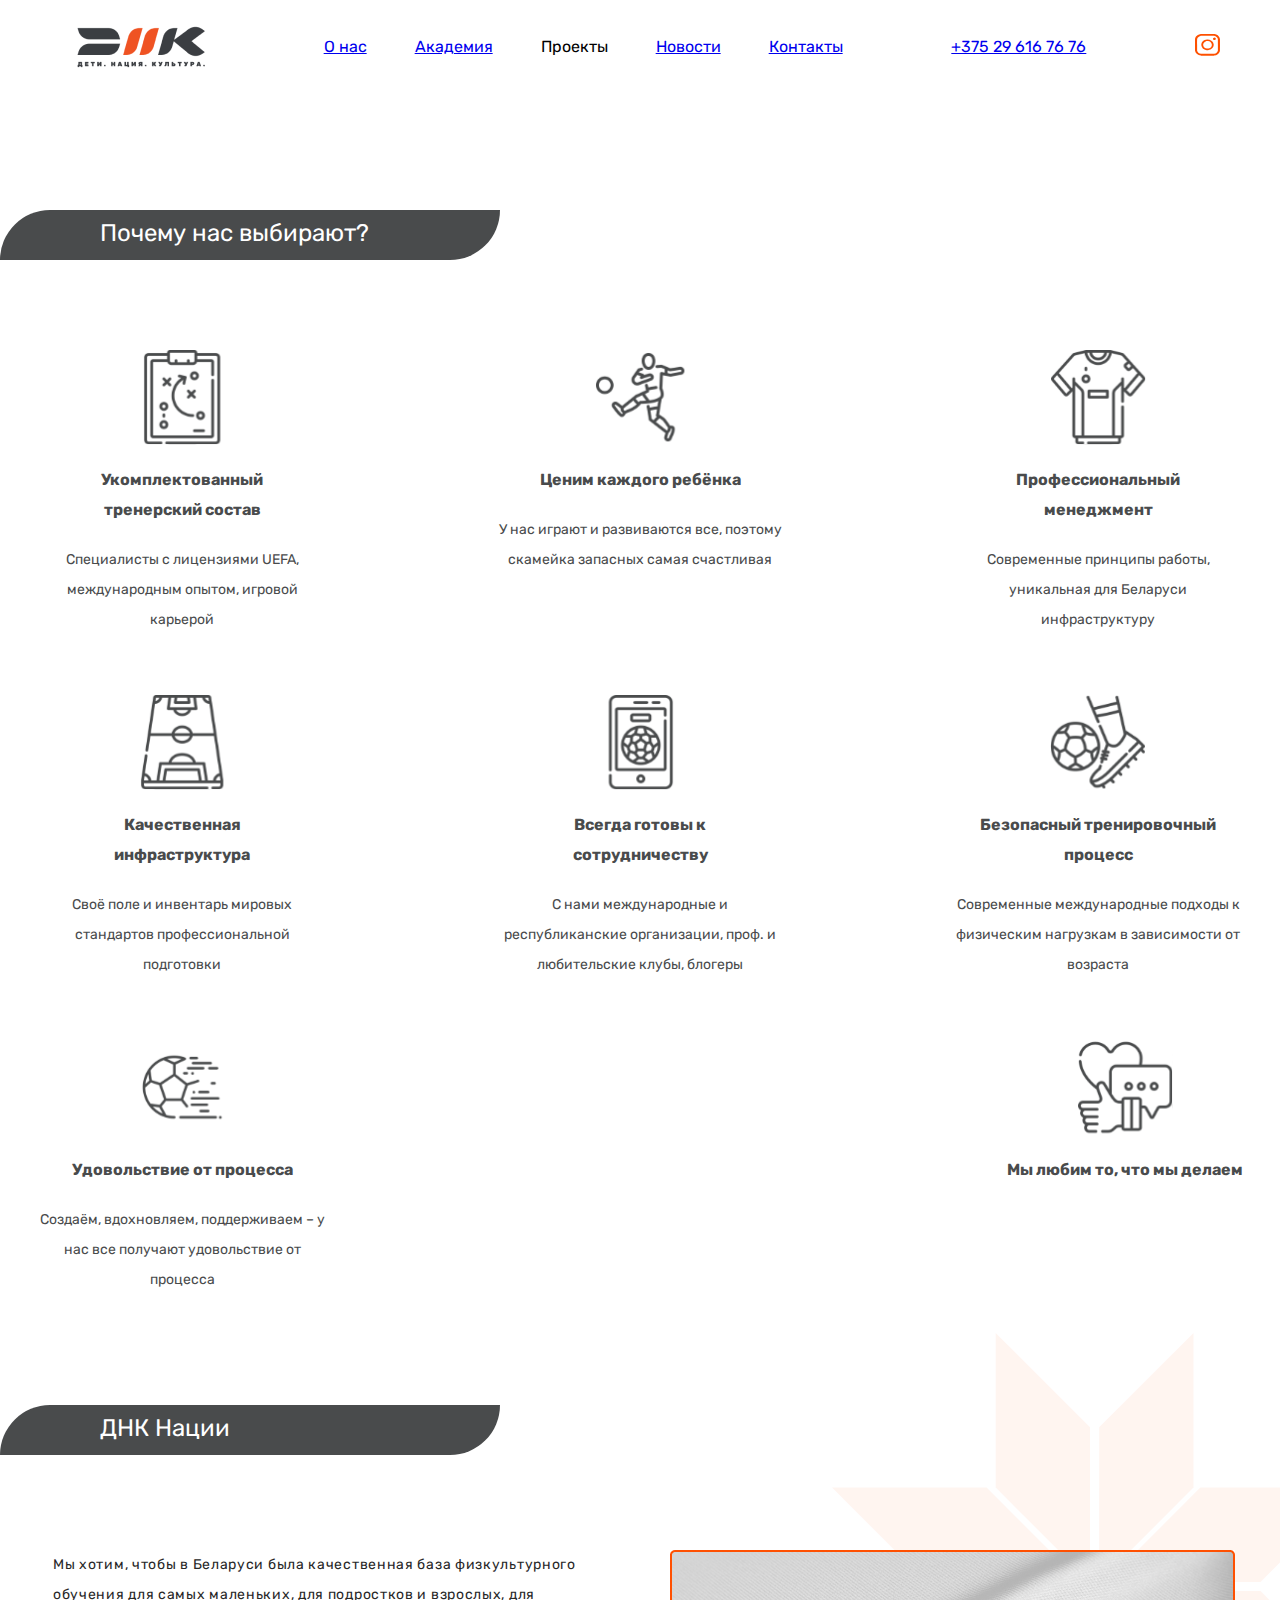
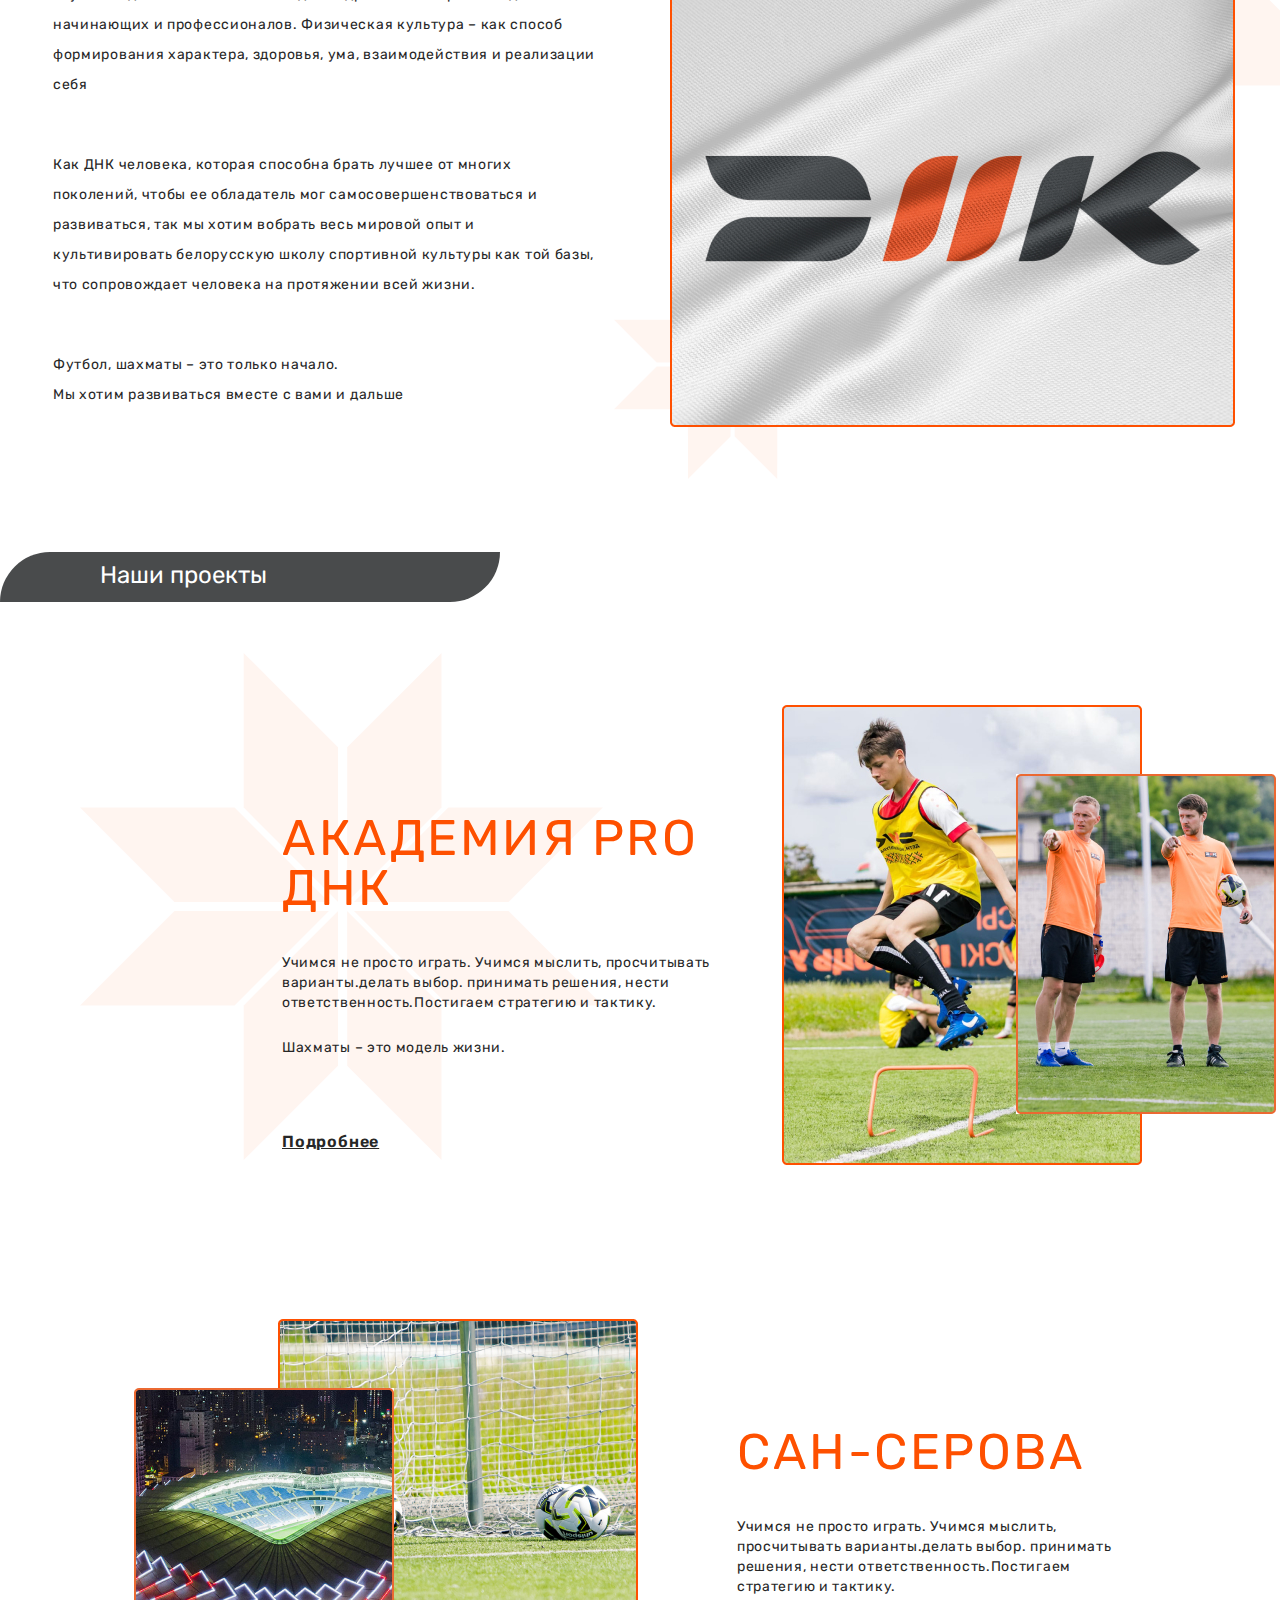
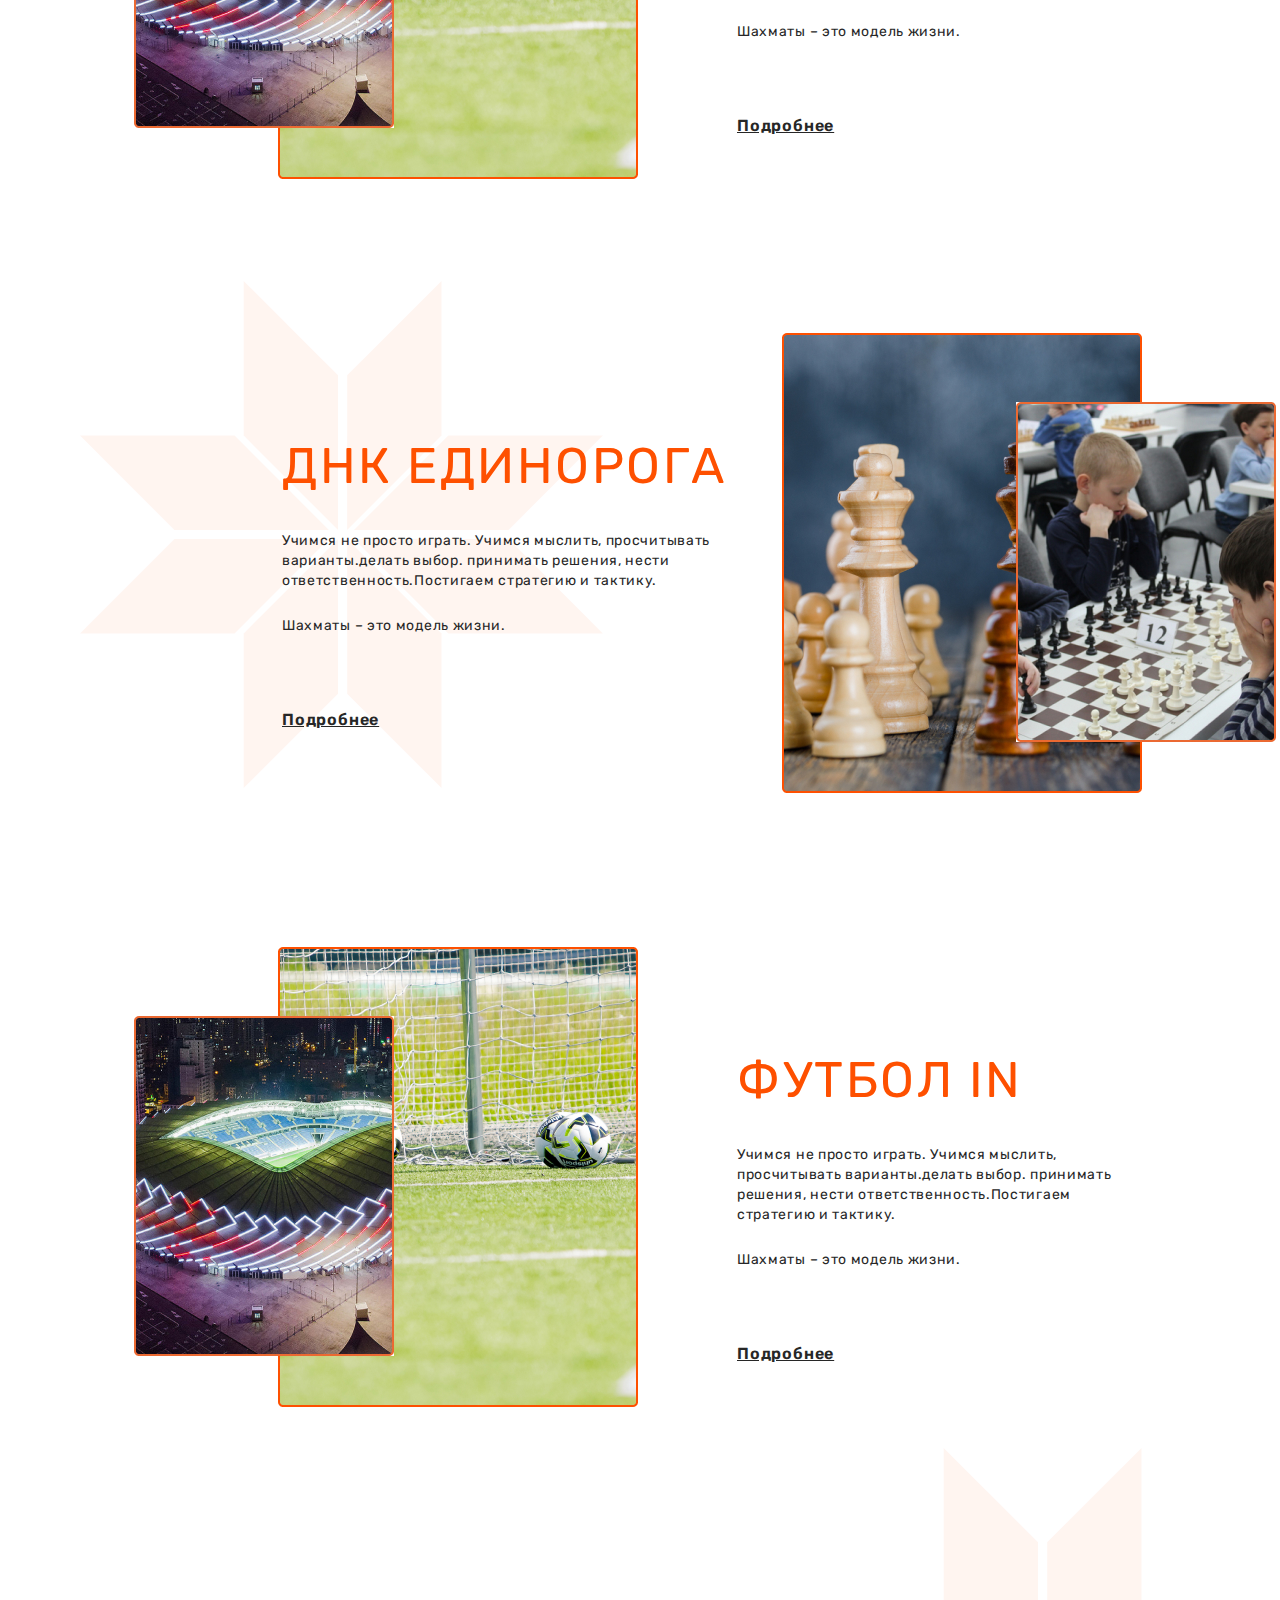
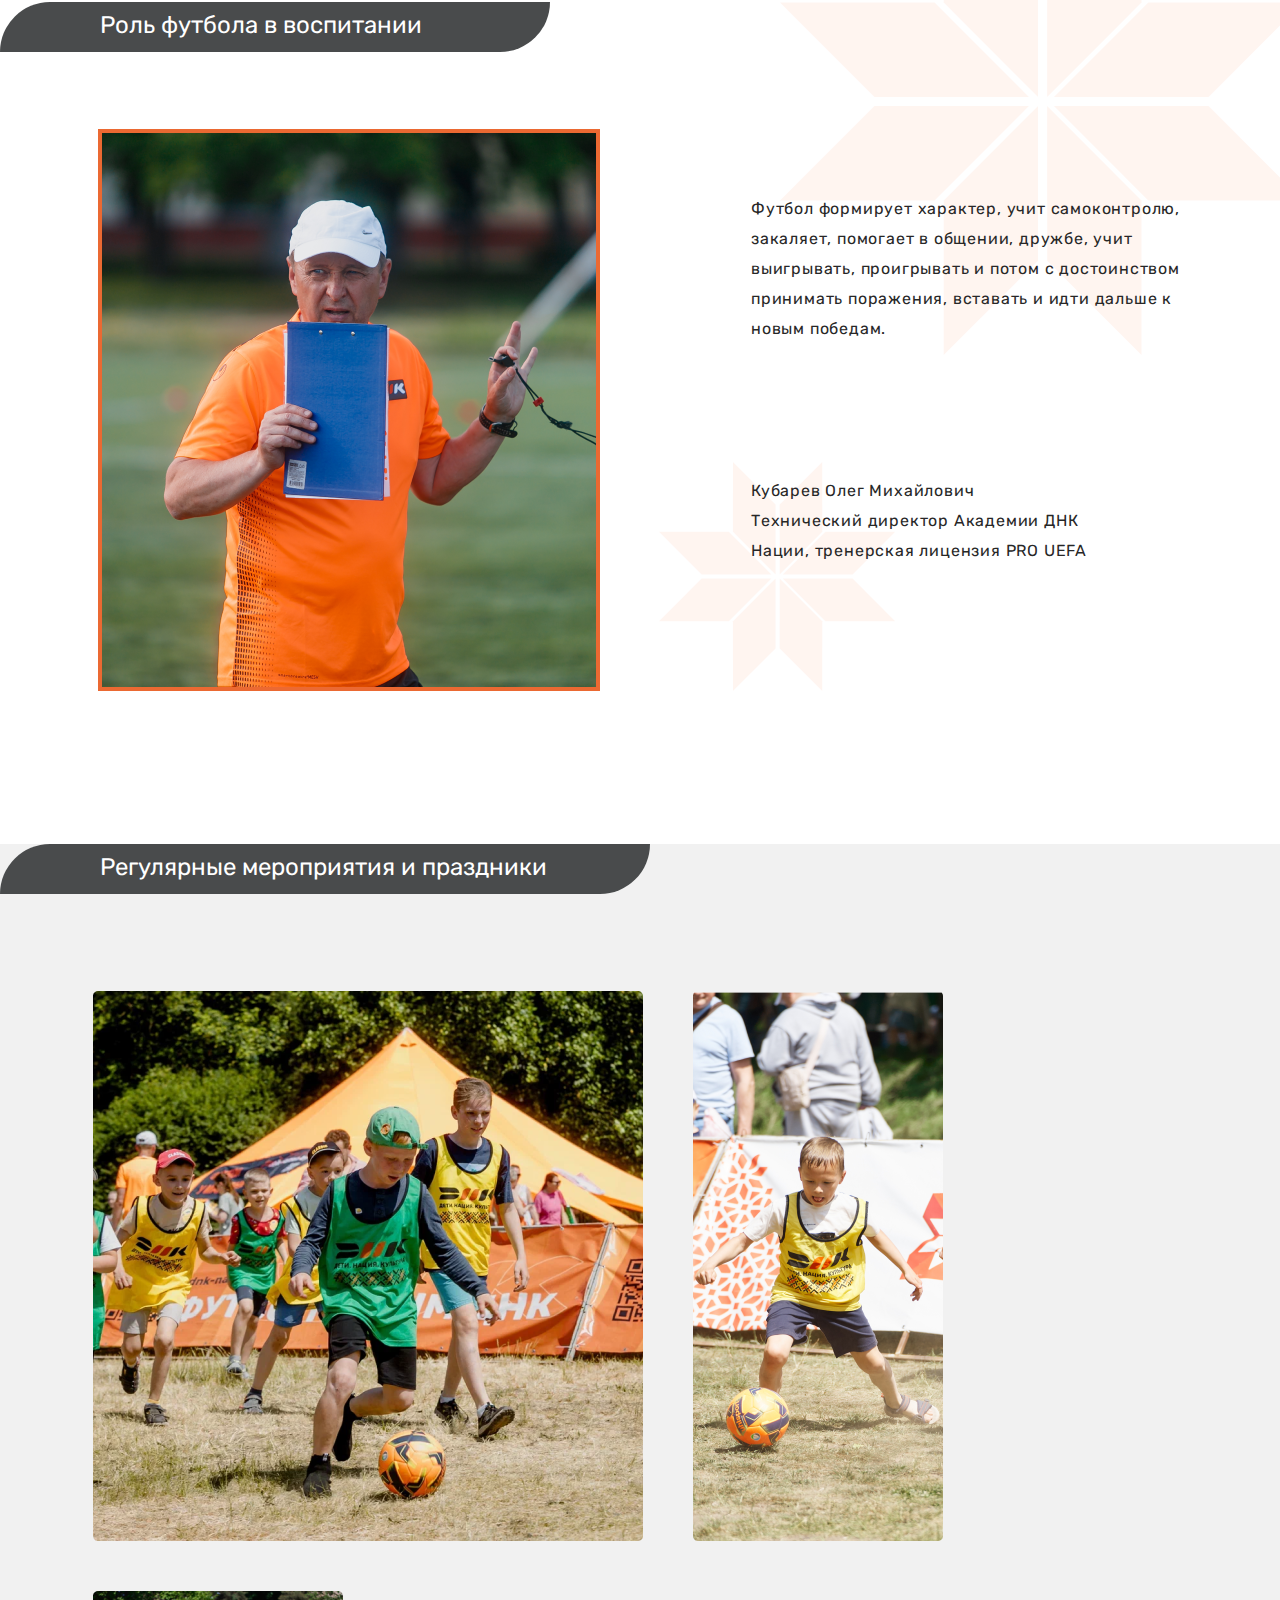
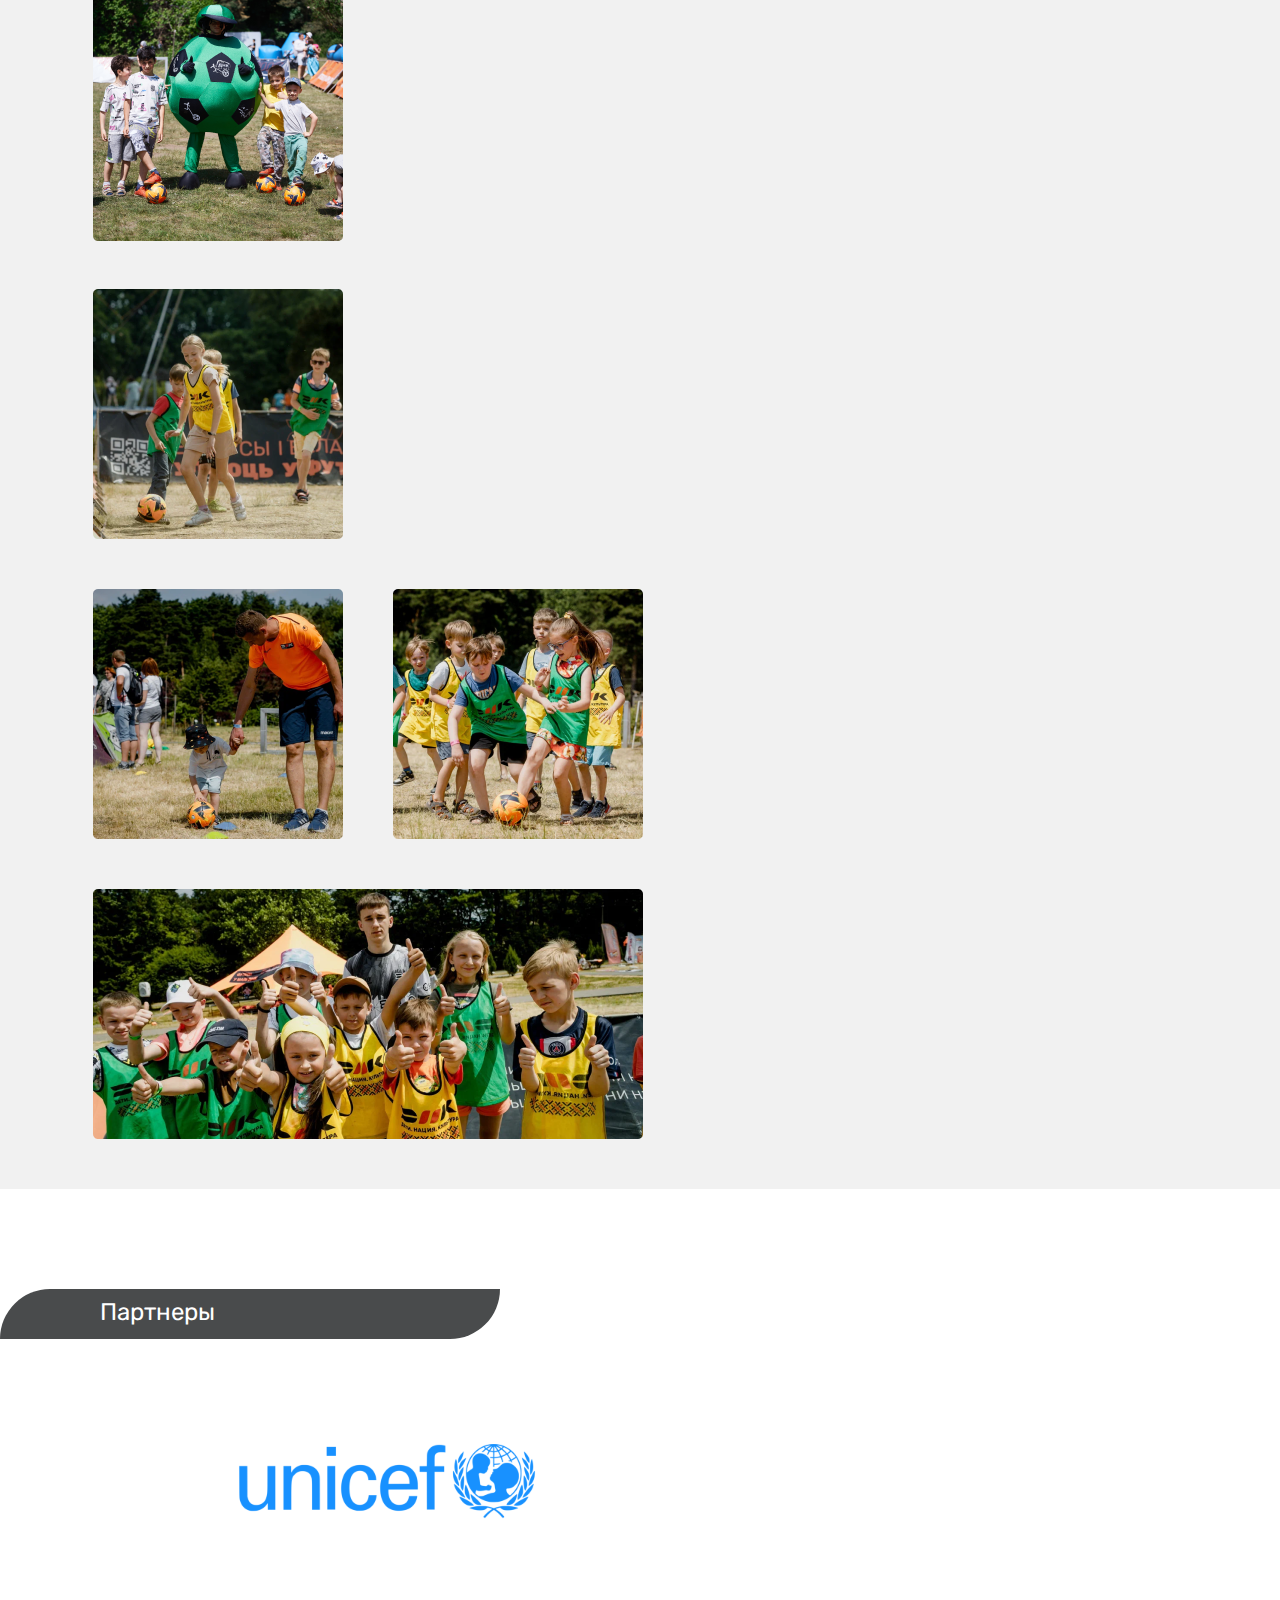
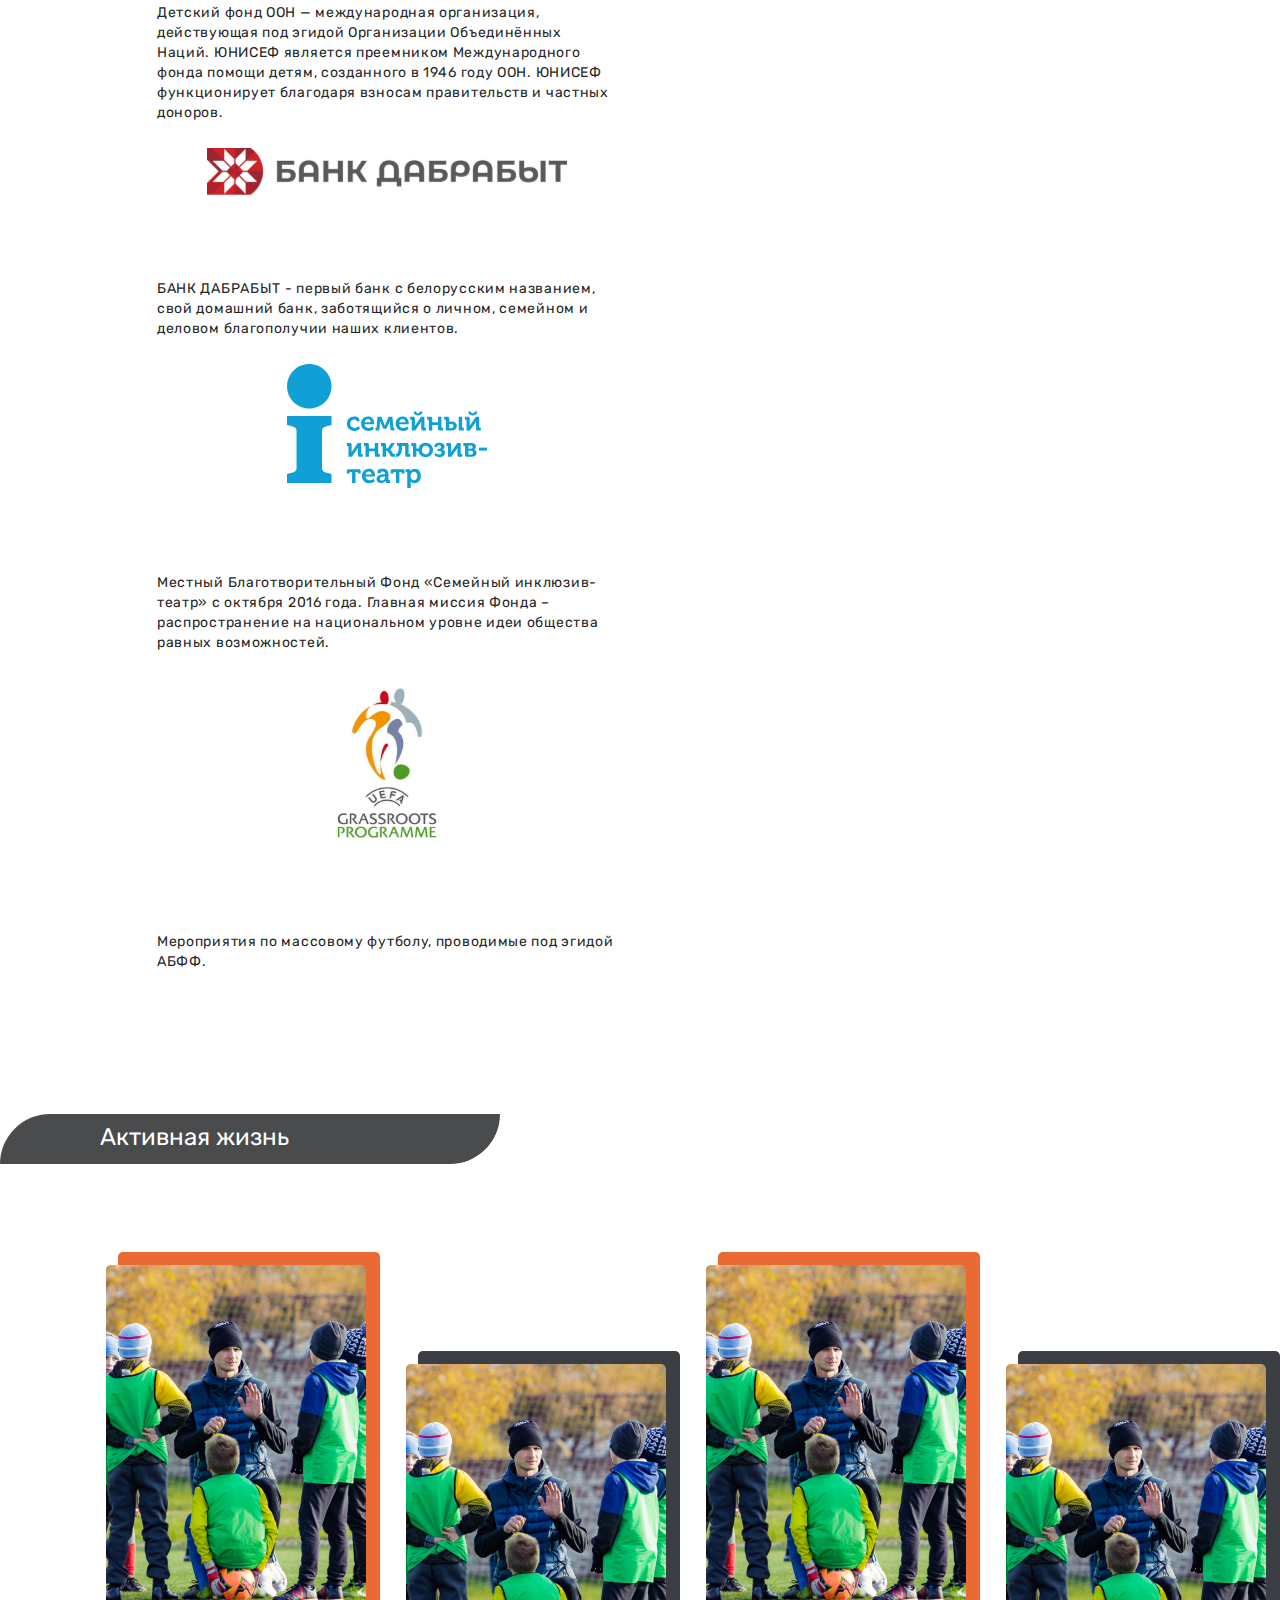
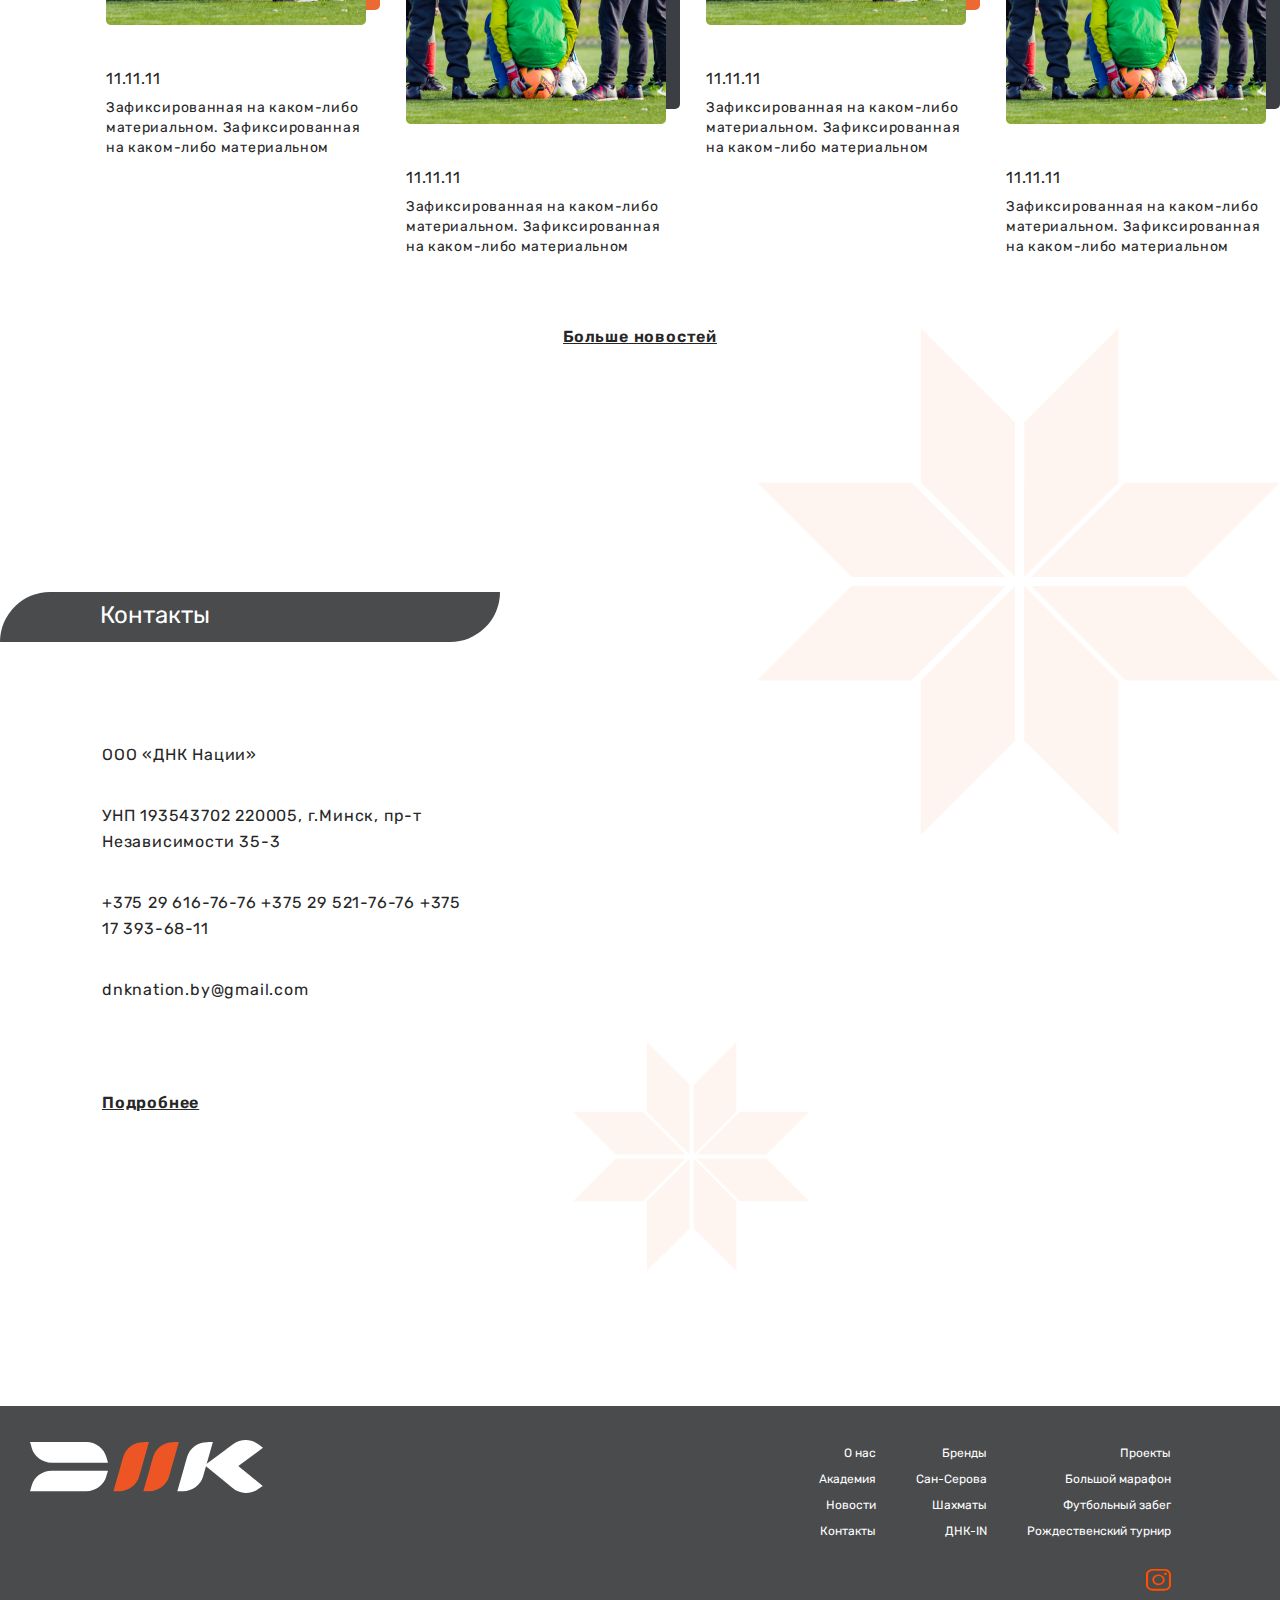
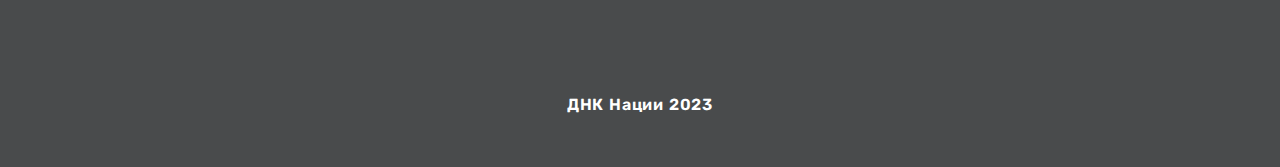
==== index.html @ 90536e95 "did some work with first page" ====
<!DOCTYPE html>
<html lang="en">

<head>
    <meta charset="UTF-8">
    <meta http-equiv="X-UA-Compatible" content="IE=edge">
    <meta name="viewport" content="width=device-width, initial-scale=1.0">
    <link rel="stylesheet" href="styles/global.css">
    <link rel="stylesheet" href="styles/header.css">
    <link rel="stylesheet" href="styles/advantages.css">
    <link rel="stylesheet" href="styles/about.css">
    <link rel="stylesheet" href="styles/projects.css">
    <link rel="stylesheet" href="styles/role.css">
    <link rel="stylesheet" href="styles/events.css">
    <link rel="stylesheet" href="styles/partners.css">
    <link rel="stylesheet" href="styles/activeLife.css">
    <link rel="stylesheet" href="styles/contacts.css">
    <link rel="stylesheet" href="styles/footer.css">
    <link rel="preconnect" href="https://fonts.googleapis.com">
    <link rel="preconnect" href="https://fonts.gstatic.com" crossorigin>
    <link href="https://fonts.googleapis.com/css2?family=Rubik:wght@400;500;600;700&display=swap" rel="stylesheet">
    <title>DNK</title>
</head>

<body>
    <header class="header">
        <img src="images/header-logo.png" alt="logo">
        <nav>
            <ul class="header-list">
                <li><a href="index.html">О нас</a></li>
                <li><a href="acadimia.html">Академия</a></li>
                <li>Проекты</li>
                <li><a href="news.html">Новости</a></li>
                <li><a href="contacts.html">Контакты</a></li>
            </ul>
        </nav>
        <a href="tel:+375296167676">+375 29 616 76 76</a>
        <a href="https://www.instagram.com/danila.knptski/"><img src="images/icons/inst.svg" alt="instagram"></a>
    </header>
    <section class="advantages">
        <div class="title-wrapper">
            <h2 class="advantages-title title">Почему нас выбирают?</h2>
        </div>
        <ul class="advantages-list">
            <li class="advantages-list__item">
                <img class="advantages-list__item-img" src="images/icons/advantages-1.svg" alt="">
                <h3 class="advantages-list__item-title">
                    Укомплектованный тренерский состав
                </h3>
                <p class="advantages-list__item-text">
                    Специалисты с лицензиями UEFA,
                    международным опытом, игровой карьерой
                </p>
            </li>
            <li class="advantages-list__item">
                <img src="images/icons/advantages-2.svg" alt="">
                <h3 class="advantages-list__item-title">
                    Ценим каждого ребёнка
                </h3>
                <p class="advantages-list__item-text">
                    У нас играют и развиваются все, поэтому скамейка запасных самая счастливая
                </p>
            </li>
            <li class="advantages-list__item">
                <img src="images/icons/advantages-3.svg" alt="">
                <h3 class="advantages-list__item-title">
                    Профессиональный менеджмент
                </h3>
                <p class="advantages-list__item-text">
                    Cовременные принципы работы,
                    уникальная для Беларуси инфраструктуру
                </p>
            </li>
            <li class="advantages-list__item">
                <img src="images/icons/advantages-4.svg" alt="">
                <h3 class="advantages-list__item-title">
                    Качественная инфраструктура
                </h3>
                <p class="advantages-list__item-text">
                    Своё поле и инвентарь мировых стандартов профессиональной подготовки
                </p>
            </li>
            <li class="advantages-list__item">
                <img src="images/icons/advantages-5.svg" alt="">
                <h3 class="advantages-list__item-title">
                    Всегда готовы
                    к сотрудничеству
                </h3>
                <p class="advantages-list__item-text">
                    С нами международные и республиканские организации, проф. и любительские клубы, блогеры
                </p>
            </li>
            <li class="advantages-list__item">
                <img src="images/icons/advantages-6.svg" alt="">
                <h3 class="advantages-list__item-title">
                    Безопасный
                    тренировочный процесс
                </h3>
                <p class="advantages-list__item-text">
                    Современные международные подходы
                    к физическим нагрузкам в зависимости
                    от возраста
                </p>
            </li>
            <li class="advantages-list__item">
                <img src="images/icons/advantages-7.svg" alt="">
                <h3 class="advantages-list__item-title">
                    Удовольствие
                    от процесса
                </h3>
                <p class="advantages-list__item-text">
                    Cоздаём, вдохновляем, поддерживаем – у нас все получают удовольствие от процесса
                </p>
            </li>
            <li class="advantages-list__item">
                <img src="images/icons/advantages-8.svg" alt="">
                <h3 class="advantages-list__item-title">
                    Мы любим то, что мы делаем
                </h3>
            </li>
        </ul>
    </section>
    <section class="about">
        <img class="about-mini" src="images/icons/mini-star.svg" alt="">
        <img class="about-big" src="images/icons/big-star.svg" alt="">
        <div class="title-wrapper">
            <h2 class="about-title title">ДНК Нации</h2>
        </div>
        <div class="about-wrapper">
            <div class="about-text">
                <p>
                    Мы хотим, чтобы в Беларуси была качественная база физкультурного обучения для самых маленьких, для
                    подростков и взрослых, для начинающих и профессионалов.
                    Физическая культура – как способ формирования характера, здоровья, ума, взаимодействия и реализации
                    себя
                </p>
                <p>Как ДНК человека, которая способна брать лучшее от многих поколений, чтобы
                    ее обладатель мог
                    самосовершенствоваться и развиваться,
                    так мы хотим вобрать весь мировой опыт и культивировать белорусскую школу спортивной культуры как
                    той
                    базы,
                    что сопровождает человека на протяжении всей жизни.
                </p>
                <p> Футбол, шахматы – это только начало.
                    <br>Мы хотим развиваться вместе с вами и дальше
                </p>
            </div>
            <img src="images/about.jpg" alt="">
        </div>
    </section>
    <section class="projects">
        <div class="title-wrapper">
            <h2 class="title">Наши проекты</h2>
        </div>
        <div class="projects-wrapper">
            <div class="projects-description__block-1">
                <img class="projects-text__star" src="images/icons/big-star.svg" alt="">
                <div class="projects-text">
                    <h2 class="projects-text__title">академия pro днк</h2>
                    <p class="projects-text__desc text">Учимся не просто играть. Учимся мыслить, просчитывать
                        варианты.делать выбор. принимать решения, нести ответственность.Постигаем стратегию и тактику.</p>
                    <p class="text">Шахматы – это модель жизни.</p>
                    <a class="projects-text__link link" href="#">Подробнее</a>
                </div>
                <div class="projects-images">
                    <img src="images/projects-1.jpg" alt="">
                    <img class="projects-2" src="images/projects-2.jpg" alt="">
                </div>
            </div>
            <div class="projects-description__block-2">
                <div class="projects-images">
                    <img src="images/projects-3.jpg" alt="">
                    <img class="projects-1" src="images/projects-4.jpg" alt="">
                </div>
                <div class="projects-text">
                    <h2 class="projects-text__title">сан-серова</h2>
                    <p class="projects-text__desc text">Учимся не просто играть. Учимся мыслить, просчитывать
                        варианты.делать выбор. принимать решения, нести ответственность.Постигаем стратегию и тактику.</p>
                    <p class="text">Шахматы – это модель жизни.</p>
                    <a class="projects-text__link link" href="#">Подробнее</a>
                </div>
            </div>
            <div class="projects-description__block-1">
                <img class="projects-text__star" src="images/icons/big-star.svg" alt="">
                <div class="projects-text">
                    <h2 class="projects-text__title">днк
                        единорога</h2>
                    <p class="projects-text__desc text">Учимся не просто играть. Учимся мыслить, просчитывать
                        варианты.делать выбор. принимать решения, нести ответственность.Постигаем стратегию и тактику.</p>
                    <p class="text">Шахматы – это модель жизни.</p>
                    <a class="projects-text__link link" href="#">Подробнее</a>
                </div>
                <div class="projects-images">
                    <img src="images/projects-5.jpg" alt="">
                    <img class="projects-2" src="images/projects-6.jpg" alt="">
                </div>
            </div>
            <div class="projects-description__block-2">
                <div class="projects-images">
                    <img src="images/projects-7.jpg" alt="">
                    <img class="projects-1" src="images/projects-8.jpg" alt="">
                </div>
                <div class="projects-text">
                    <h2 class="projects-text__title">Футбол IN</h2>
                    <p class="projects-text__desc text">Учимся не просто играть. Учимся мыслить, просчитывать
                        варианты.делать выбор. принимать решения, нести ответственность.Постигаем стратегию и тактику.</p>
                    <p class="text">Шахматы – это модель жизни.</p>
                    <a class="projects-text__link link" href="#">Подробнее</a>
                </div>
            </div>
        </div>
    </section>
    <section class="role">
        <div class="title-wrapper role-wrapper">
            <h2 class="title">Роль футбола в воспитании</h2>
        </div>
        <div class="role-content">
            <img src="images/role.png" alt="">
            <div class="role-content__text">
                <img class="role-content__text-big" src="images/icons/big-star.svg" alt="">
                <div class="role-content__text-wrapper">
                    <p class="role-content__text-1">Футбол формирует характер, учит самоконтролю, закаляет, помогает в
                        общении, дружбе, учит выигрывать, проигрывать и потом с достоинством принимать поражения,
                        вставать и
                        идти дальше к новым победам. </p>
                </div>
                <p class="role-content__text-2">Кубарев Олег Михайлович<br>
                    Технический директор Академии ДНК Нации, тренерская лицензия PRO UEFA
                </p>
                <img class="role-content__text-mini" src="images/icons/mini-star.svg" alt="">
            </div>
        </div>
    </section>
    <section class="events">
        <div class="title-wrapper events-wrapper">
            <h2 class="title">Регулярные мероприятия и праздники</h2>
        </div>
        <div class="events-list">
            <img class="event-1" src="images/event-1.png" alt="">
            <img class="event-2" src="images/event-2.png" alt="">
            <div class="events-list__block-1">
                <img class="event-3" src="images/event-3.png" alt="">
                <img class="event-4" src="images/event-4.png" alt="">
            </div>
            <div class="events-list__block-2">
                <img class="event-5" src="images/event-5.png" alt="">
                <img class="event-6" src="images/event-6.png" alt="">
                <img class="event-7" src="images/event-7.png" alt="">
            </div>
        </div>
    </section>
    <section class="partners">
        <div class="title-wrapper">
            <h2 class="title">Партнеры</h2>
        </div>
        <ul class="partners-list">
            <li class="partners-list__item">
                <img src="images/icons/partners-1.svg" alt="">
                <p class="partners-list__item-text text">Детский фонд ООН — международная организация, действующая под
                    эгидой Организации Объединённых Наций.
                    ЮНИСЕФ является преемником Международного фонда помощи детям, созданного в 1946 году ООН. ЮНИСЕФ
                    функционирует благодаря взносам правительств и частных доноров.</p>
            </li>
            <li class="partners-list__item">
                <img src="images/icons/partners-2.svg" alt="">
                <p class="partners-list__item-text text">БАНК ДАБРАБЫТ - первый банк с белорусским названием, свой
                    домашний банк, заботящийся о личном,
                    семейном и деловом благополучии наших клиентов.</p>
            </li>
            <li class="partners-list__item">
                <img src="images/icons/partners-3.svg" alt="">
                <p class="partners-list__item-text text">Местный Благотворительный Фонд «Семейный инклюзив-театр» с
                    октября 2016 года. Главная миссия Фонда –
                    распространение на национальном уровне идеи общества равных возможностей.</p>
            </li>
            <li class="partners-list__item">
                <img src="images/icons/partners-4.svg" alt="">
                <p class="partners-list__item-text text">Мероприятия по массовому футболу, проводимые под эгидой АБФФ.
                </p>
            </li>
        </ul>
    </section>
    <section class="activeLife">
        <div class="title-wrapper">
            <h2 class="title">Активная жизнь</h2>
        </div>
        <ul class="activeLife-list">
            <li class="activeLife-list__item">
                <div class="activeLife-list__image-wrapper"><img src="images/activeLife-1.png" alt="">
                    <div class="activeLife-list__image-back"></div>
                </div>
                <p class="activeLife-list__item-data">11.11.11</p>
                <p class="activeLife-list__item-text text">Зафиксированная на каком-либо материальном. Зафиксированная
                    на каком-либо материальном </p>
            </li>
            <li class="activeLife-list__item second">
                <div class="activeLife-list__image-wrapper"><img src="images/activeLife-1.png" alt="">
                    <div class="activeLife-list__image-back sec"></div>
                </div>
                <p class="activeLife-list__item-data">11.11.11</p>
                <p class="activeLife-list__item-text text">Зафиксированная на каком-либо материальном. Зафиксированная
                    на каком-либо материальном </p>
            </li>
            <li class="activeLife-list__item">
                <div class="activeLife-list__image-wrapper"><img src="images/activeLife-1.png" alt="">
                    <div class="activeLife-list__image-back"></div>
                </div>
                <p class="activeLife-list__item-data">11.11.11</p>
                <p class="activeLife-list__item-text text">Зафиксированная на каком-либо материальном. Зафиксированная
                    на каком-либо материальном </p>
            </li>
            <li class="activeLife-list__item second">
                <div class="activeLife-list__image-wrapper"><img src="images/activeLife-1.png" alt="">
                    <div class="activeLife-list__image-back sec"></div>
                </div>
                <p class="activeLife-list__item-data">11.11.11</p>
                <p class="activeLife-list__item-text text">Зафиксированная на каком-либо материальном. Зафиксированная
                    на каком-либо материальном </p>
            </li>
        </ul>
        <a href="#" class="activeLife-link link">Больше новостей</a>
    </section>
    <section class="contacts">
        <img class="contacts-big" src="images/icons/big-star.svg" alt="">
        <div class="title-wrapper">
            <h2 class="contacts-title title">Контакты</h2>
        </div>
        <div class="contacts-wrapper">
            <div class="contacts-content">
                <p>ООО «ДНК Нации»</p>

                <p>
                    УНП 193543702
                    220005, г.Минск, пр-т Независимости 35-3
                </p>

                <p>
                    +375 29 616-76-76
                    +375 29 521-76-76
                    +375 17 393-68-11
                </p>

                <p>dnknation.by@gmail.com</p>
                <a class="contacts-content__link link" href="#">Подробнее</a>
            </div>

            <iframe
                src="https://yandex.ru/map-widget/v1/?um=constructor%3A367e653623deb127f77fef96b96131113038ef31e78b0b1a073032bc90ac327a&amp;source=constructor"
                width="500" height="500" frameborder="0"></iframe>
        </div>
        <img class="contacts-mini" src="images/icons/mini-star.svg" alt="">
    </section>
    <footer class="footer">
        <div class="footer-wrapper">
            <img src="images/icons/footer.svg" alt="">
            <ul class="footer-list">
                <li class="footer-list__item">
                    <p>О нас</p>
                    <p>Академия</p>
                    <p>Новости</p>
                    <p>Контакты</p>
                </li>
                <li class="footer-list__item">
                    <p>Бренды</p>
                    <p>Сан-Серова</p>
                    <p>Шахматы</p>
                    <p>ДНК-IN</p>
                </li>
                <li class="footer-list__item">
                    <p>Проекты</p>
                    <p>Большой марафон</p>
                    <p>Футбольный забег</p>
                    <p>Рождественский турнир</p>
                </li>
            </ul>
        </div>
        <a class="footer-img" href="https://www.instagram.com/danila.knptski/"><img src="images/icons/inst.svg"
                alt="instagram"></a>
        <h3 class="footer-text">ДНК Нации 2023</h3>
    </footer>
</body>

</html>
---- styles/global.css ----
* {
    box-sizing: border-box;
    margin: 0;
    padding: 0;
    list-style: none;
    font-family: 'Rubik', sans-serif;
    font-weight: 400;
}

h1,
h2,
h3,
h4,
h5,
h6 {
    margin: 0;
    padding: 0;
}

.title {
    color: #FFF;
    font-size: 24px;
    padding: 9px 100px 9px 100px;
}

.text {
    color: #272727;
    font-size: 14px;
    font-weight: 400;
    line-height: 20px;
    letter-spacing: 0.7px;
}

.link {
    color: #272727;
    font-size: 16px;
    font-family: Rubik;
    font-style: normal;
    font-weight: 600;
    line-height: normal;
    letter-spacing: 0.8px;
    text-decoration-line: underline;
}

.title-wrapper {
    width: 500px;
    height: 50px;
    border-radius: 100px 0;
    background: #494B4C;
}
---- styles/header.css ----
.header {
    display: flex;
    align-items: center;
    justify-content: space-between;
    padding: 15px 60px 31.6px 65px;
}

.header-list {
    display: flex;
    justify-content: space-between;
    gap: 48px;
}
---- styles/advantages.css ----
.advantages {
    margin-top: 100px;
}

.advantages-list {
    margin-top: 90px;
    gap: 60px 20px;
    display: flex;
    flex-wrap: wrap;
    text-align: center;
    justify-content: space-between;
    align-items: baseline;
    padding: 0 37px;
}

.advantages-list__item {
    max-width: 290px;
    display: flex;
    align-items: center;
    flex-direction: column;
    gap: 20px;
}

.advantages-list__item-title {
    max-width: 240px;
    color: #494B4C;
    text-align: center;
    font-size: 16px;
    font-weight: 700;
    line-height: 30px;
}

.advantages-list__item-text {
    color: #494B4C;
    text-align: center;
    font-size: 14px;
    font-weight: 400;
    line-height: 30px;
}
---- styles/about.css ----
.about {
    margin-top: 110px;
    position: relative;
}

.about-wrapper {
    margin-top: 95px;
    padding: 0 45px 97px 53px;
    display: flex;
    gap: 72px;
}

.about-text {
    display: flex;
    flex-direction: column;
    gap: 50px;
    color: #272727;
    font-size: 14px;
    font-weight: 400;
    line-height: 30px;
    letter-spacing: 0.7px;
}

.about-mini {
    position: absolute;
    top: 62%;
    left: 48%;
    z-index: -1;
}

.about-big {
    position: absolute;
    top: -10%;
    left: 65%;
    z-index: -1;
}
---- styles/projects.css ----
.projects {
    margin-top: 28px;
    position: relative;
}

.projects-wrapper {
    margin-top: 51px;
    display: flex;
    flex-direction: column;
    gap: 98px;
}

.projects-description__block-1 {
    display: flex;
    gap: 40px;
    padding: 0 80px 0 282px;
}

.projects-description__block-2 {
    display: flex;
    gap: 99px;
    padding: 0 163px 0 278px;
}

.projects-images {
    position: relative;
    margin-top: 52px;
}

.projects-2 {
    position: absolute;
    left: 65%;
    top: 15%;
    z-index: 100;
}

.projects-1 {
    position: absolute;
    left: -40%;
    top: 15%;
    z-index: 100;
}

.projects-text {
    position: relative;
    padding-top: 160px;
    max-width: 460px;
}

.projects-text__desc {
    margin-top: 40px;
    margin-bottom: 25px;
}

.projects-text__link {
    display: block;
    margin-top: 74px;
}

.projects-text__star {
    position: absolute;
    left: 80px;
}

.projects-text__title {
    color: #FE5000;
    font-size: 50px;
    font-weight: 400;
    line-height: 50px;
    letter-spacing: 2.5px;
    text-transform: uppercase;
}
---- styles/role.css ----
.role {
    margin-top: 191px;
}

.role-wrapper {
    width: 550px;
}

.role-content {
    margin-top: 77px;
    display: flex;
    gap: 85px;
    padding: 0 80px 43px 98px;
}

.role-content__text {
    position: relative;
    color: #272727;
    font-size: 16px;
    font-weight: 400;
    line-height: 30px;
    letter-spacing: 0.8px;
    display: flex;
    flex-direction: column;
    gap: 80px;
}

.role-content__text-mini {
    position: absolute;
    z-index: -1;
    bottom: 0;
    left: -5%;
}

.role-content__text-big {
    position: absolute;
    right: -20%;
    top: -50%;
    z-index: -1;
}

.role-content__text-1 {
    max-width: 510px;
}

.role-content__text-2 {
    max-width: 428px;
   padding-left: 66px; 
}

.role-content__text-wrapper {
    position: relative;
    padding: 65px 0 52px 66px;
}

.role-content__text-wrapper ::before {
    position: absolute;
    content: url(/DNK/images/icons/kav.svg);
    top: 26px;
    left: 0;
}

.role-content__text-wrapper ::after {
    position: absolute;
    content: url(/DNK/images/icons/kav.svg);
    bottom: 0;
    right: 0;
}
---- styles/events.css ----
.events {
    margin-top: 110px;
    background: rgba(235, 235, 235, 0.68);
}

.events-wrapper {
    width: 650px;
}

.events-list {
    margin-top: 97px;
    padding: 0 114px 50px 93px;
    display: flex;
    flex-wrap: wrap;
    gap: 50px;
}

.events-list__block-1 {
    display: flex;
    flex-direction: column;
    gap: 48px;
}

.events-list__block-2 {
    display: flex;
    gap: 50px;
    flex-wrap: wrap;
}
---- styles/partners.css ----
.partners {
    margin-top: 100px;
}

.partners-list {
    text-align: center;
    margin-top: 105px;
    display: flex;
    gap: 25px 148px;
    padding: 0 135px 0 157px;
    flex-wrap: wrap;
    align-items: baseline;
}

.partners-list__item-text {
    max-width: 460px;
    margin-top: 80px;
    text-align: left;
}
---- styles/activeLife.css ----
.activeLife {
    margin-top: 142px;
}

.activeLife-list {
    margin-top: 101px;
    display: flex;
    gap: 40px;
    padding: 0 92px 0 106px;
}

.activeLife-list__image-wrapper {
    position: relative;
}

.activeLife-list__image-back {
    position: absolute;
    top: -13px;
    left: 12px;
    z-index: -1;
    width: 262px;
    height: 358px;
    border-radius: 5px;
    background: #EB6932;
}

.activeLife-list__item-text {
    margin-top: 10px;
    max-width: 260px;
}

.activeLife-list__item-data {
    margin-top: 40px;
    font-size: 16px;
    letter-spacing: 0.8px;
    color: #272727;
}

.activeLife-link {
    display: block;
    margin-top: 70px;
    text-align: center;
}

.second {
    margin-top: 99px;
}

.sec {
    background: #3B3E42;
}
---- styles/contacts.css ----
.contacts {
    position: relative;
    margin-top: 246px;
}

.contacts-big {
    position: absolute;
    z-index: -1;
    top: -264px;
    right: 0px;
}

.contacts-mini {
    position: absolute;
    z-index: -1;
    right: 470px;
    bottom: 135px;
}

.contacts-wrapper {
    display: flex;
    gap: 226px;
    margin-top: 100px;
    padding: 0 110px 164px 102px;
}

.contacts-content {
    display: flex;
    max-width: 372px;
    flex-direction: column;
    gap: 35px;
    color: #272727;
    font-size: 16px;
    line-height: 26px;
    letter-spacing: 0.8px;
    align-items: flex-start;
}

.contacts-content__link {
    display: block;
    margin-top: 55px;
}
---- styles/footer.css ----
.footer {
    background: #494B4C;
}

.footer-wrapper {
    display: flex;
    padding: 34px 109px 0 30px;
    align-items: flex-start;
    justify-content: space-between;
}

.footer-list {
    color: #FFF;
    line-height: 26px;
    font-size: 12px;
    text-align: right;
    display: flex;
    gap: 40px;
}

.footer-img {
    margin-top: 25px;
    margin-right: 109px;
    display: block;
    text-align: right;
}

.footer-text {
    color: #FFF;
    font-size: 16px;
    font-weight: 600;
    letter-spacing: 0.8px;
    text-align: center;
    padding-bottom: 53px;
    margin-top: 100px;
}
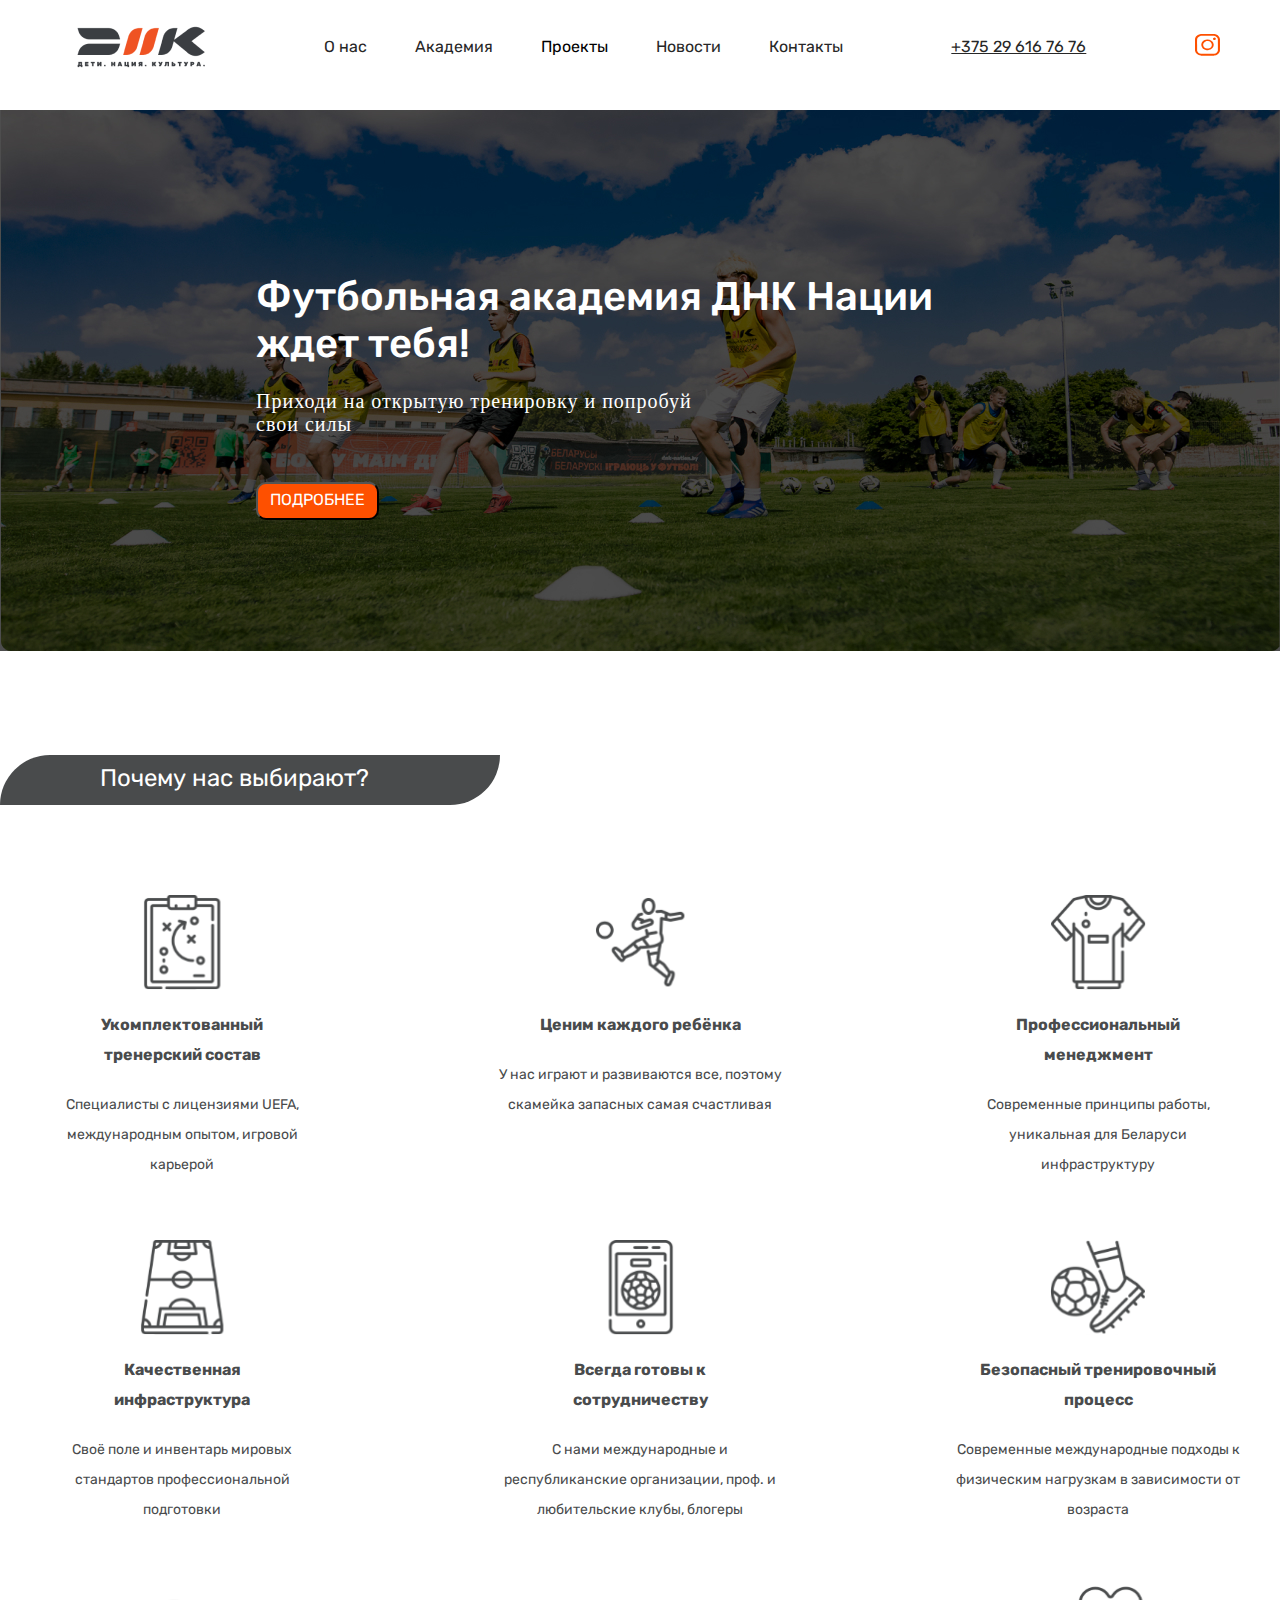
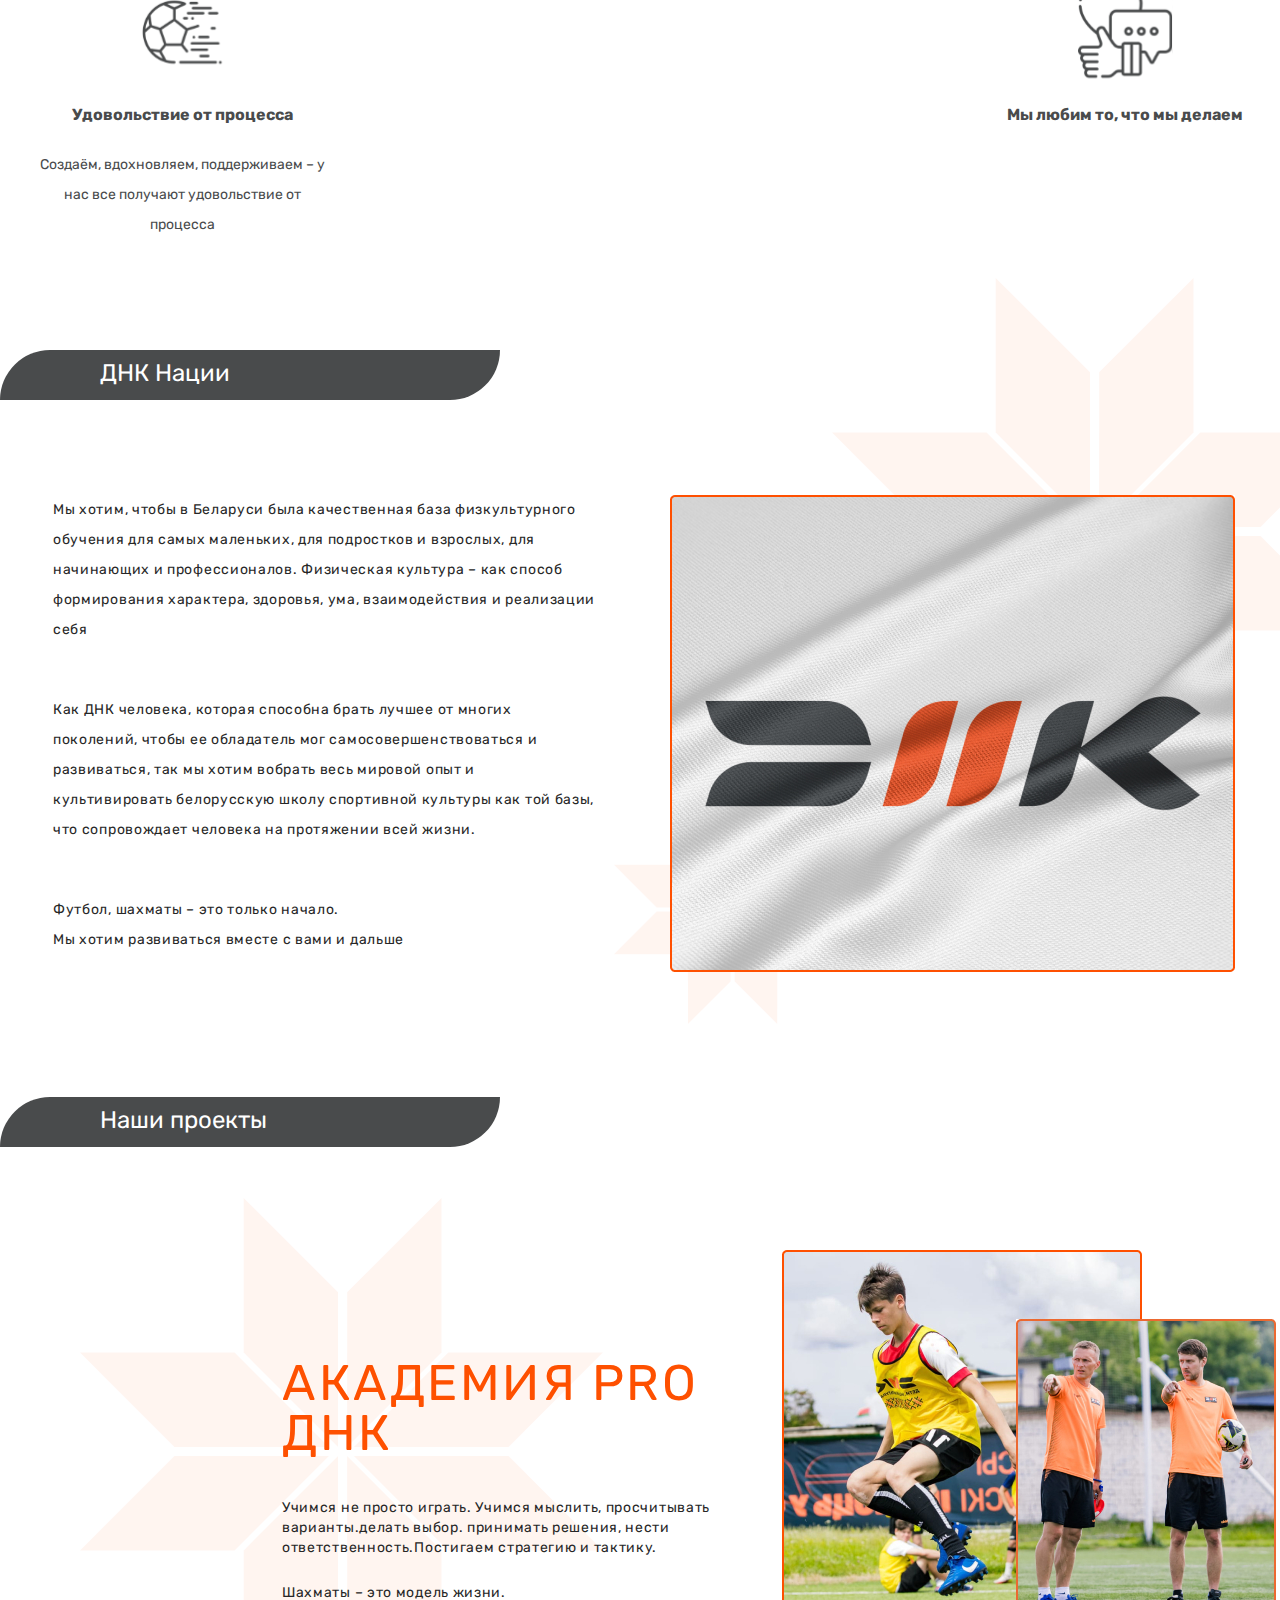
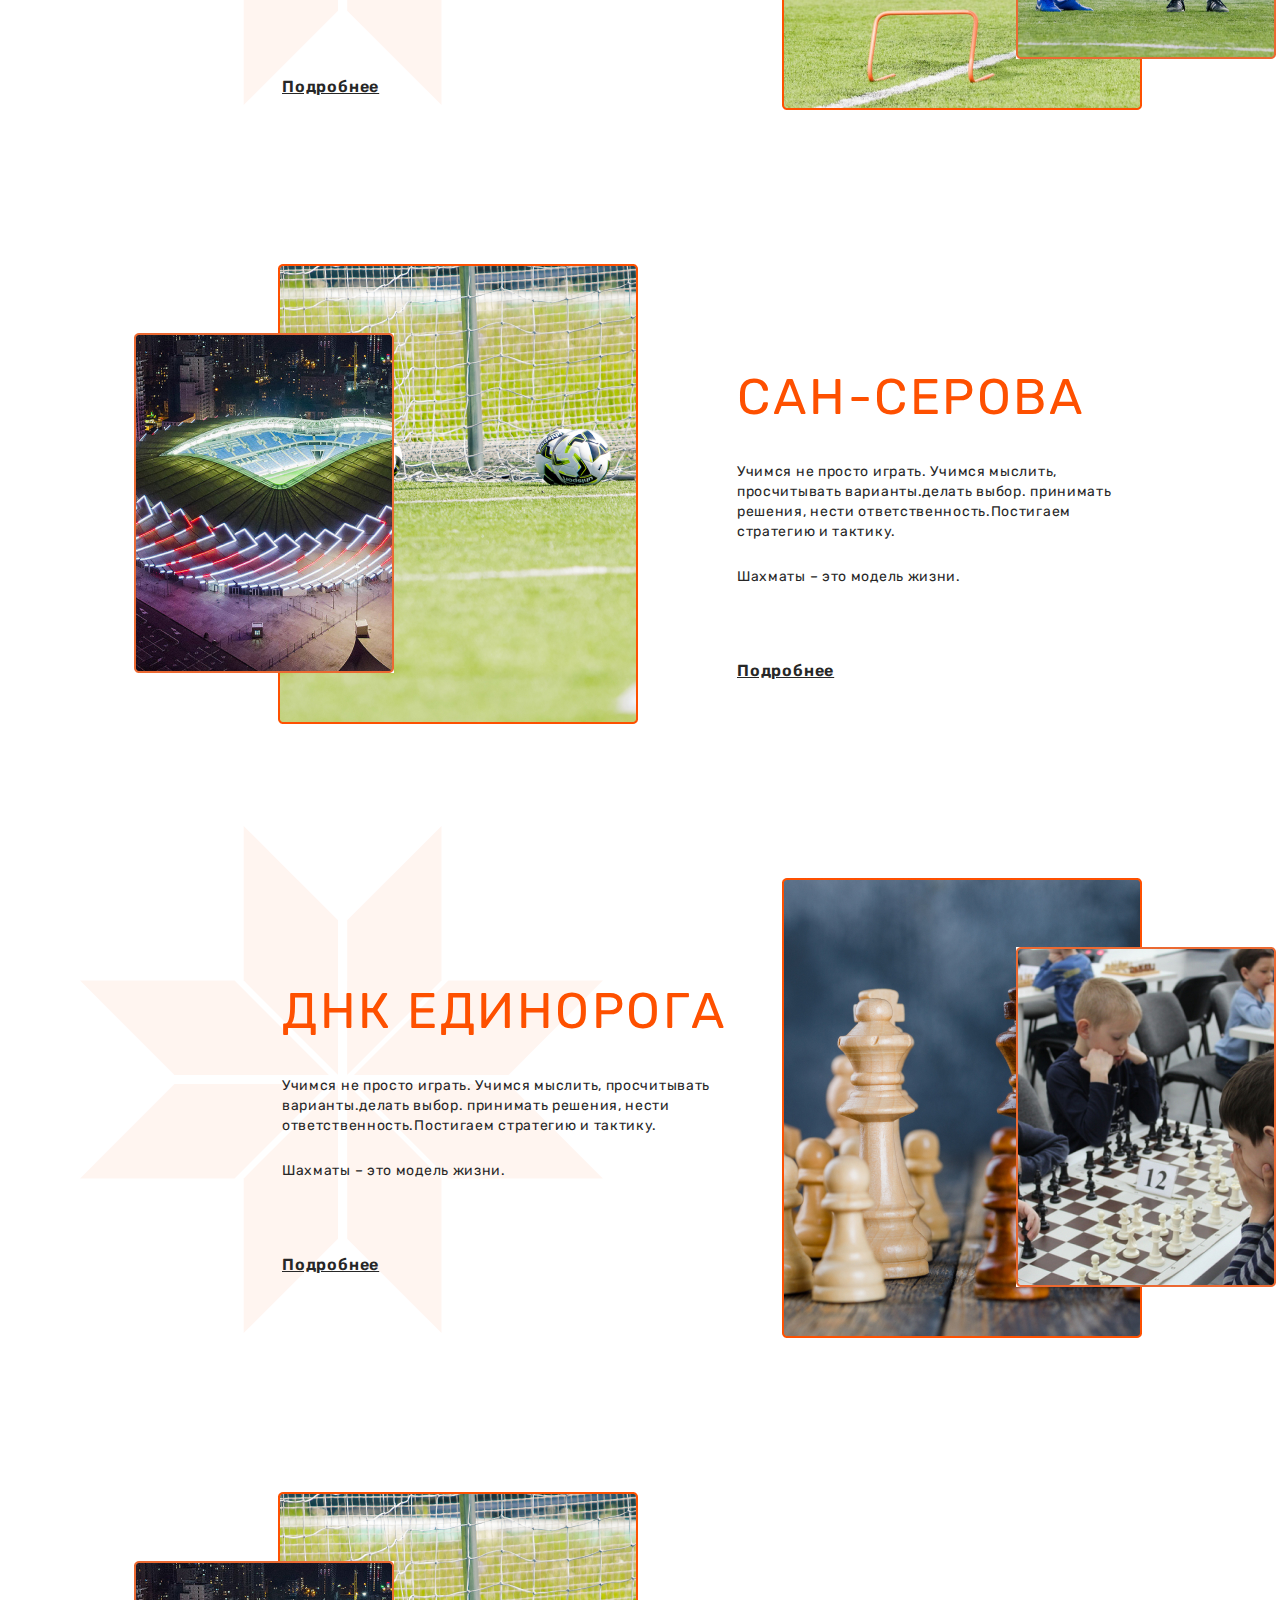
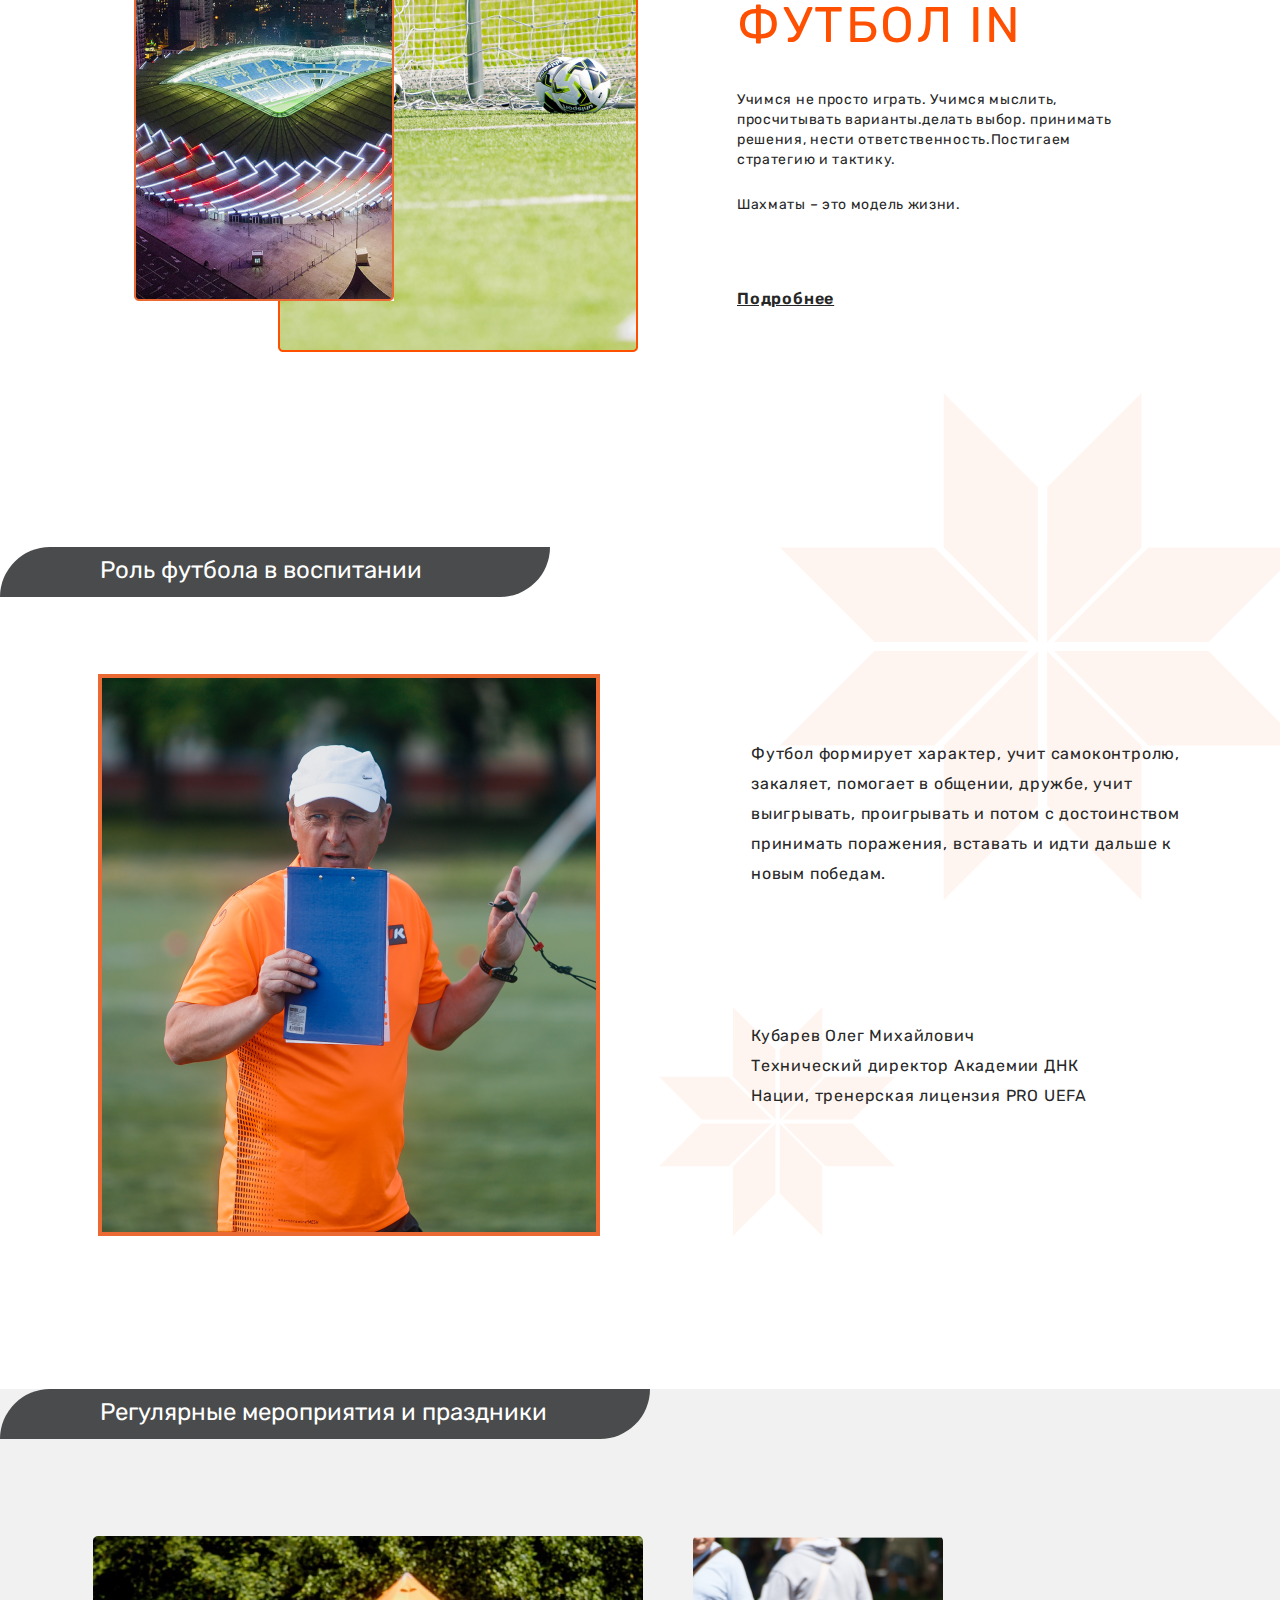
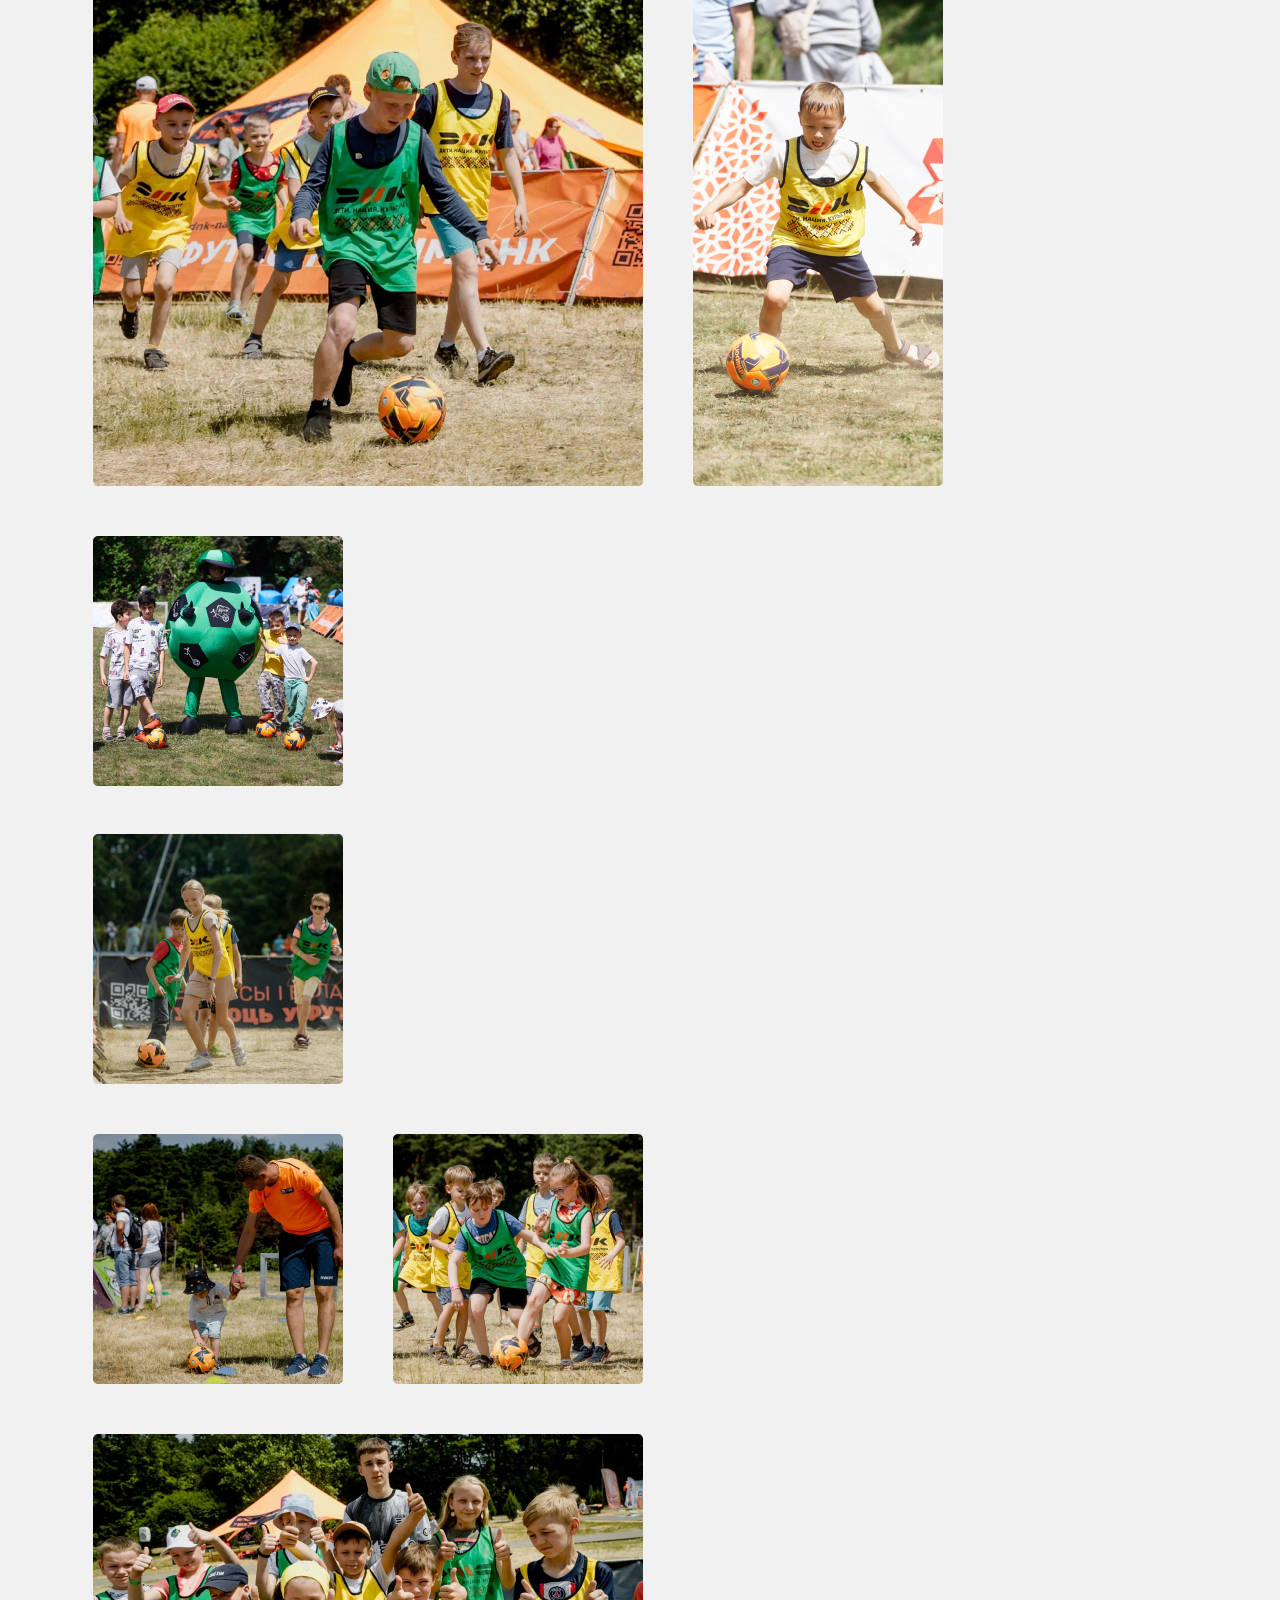
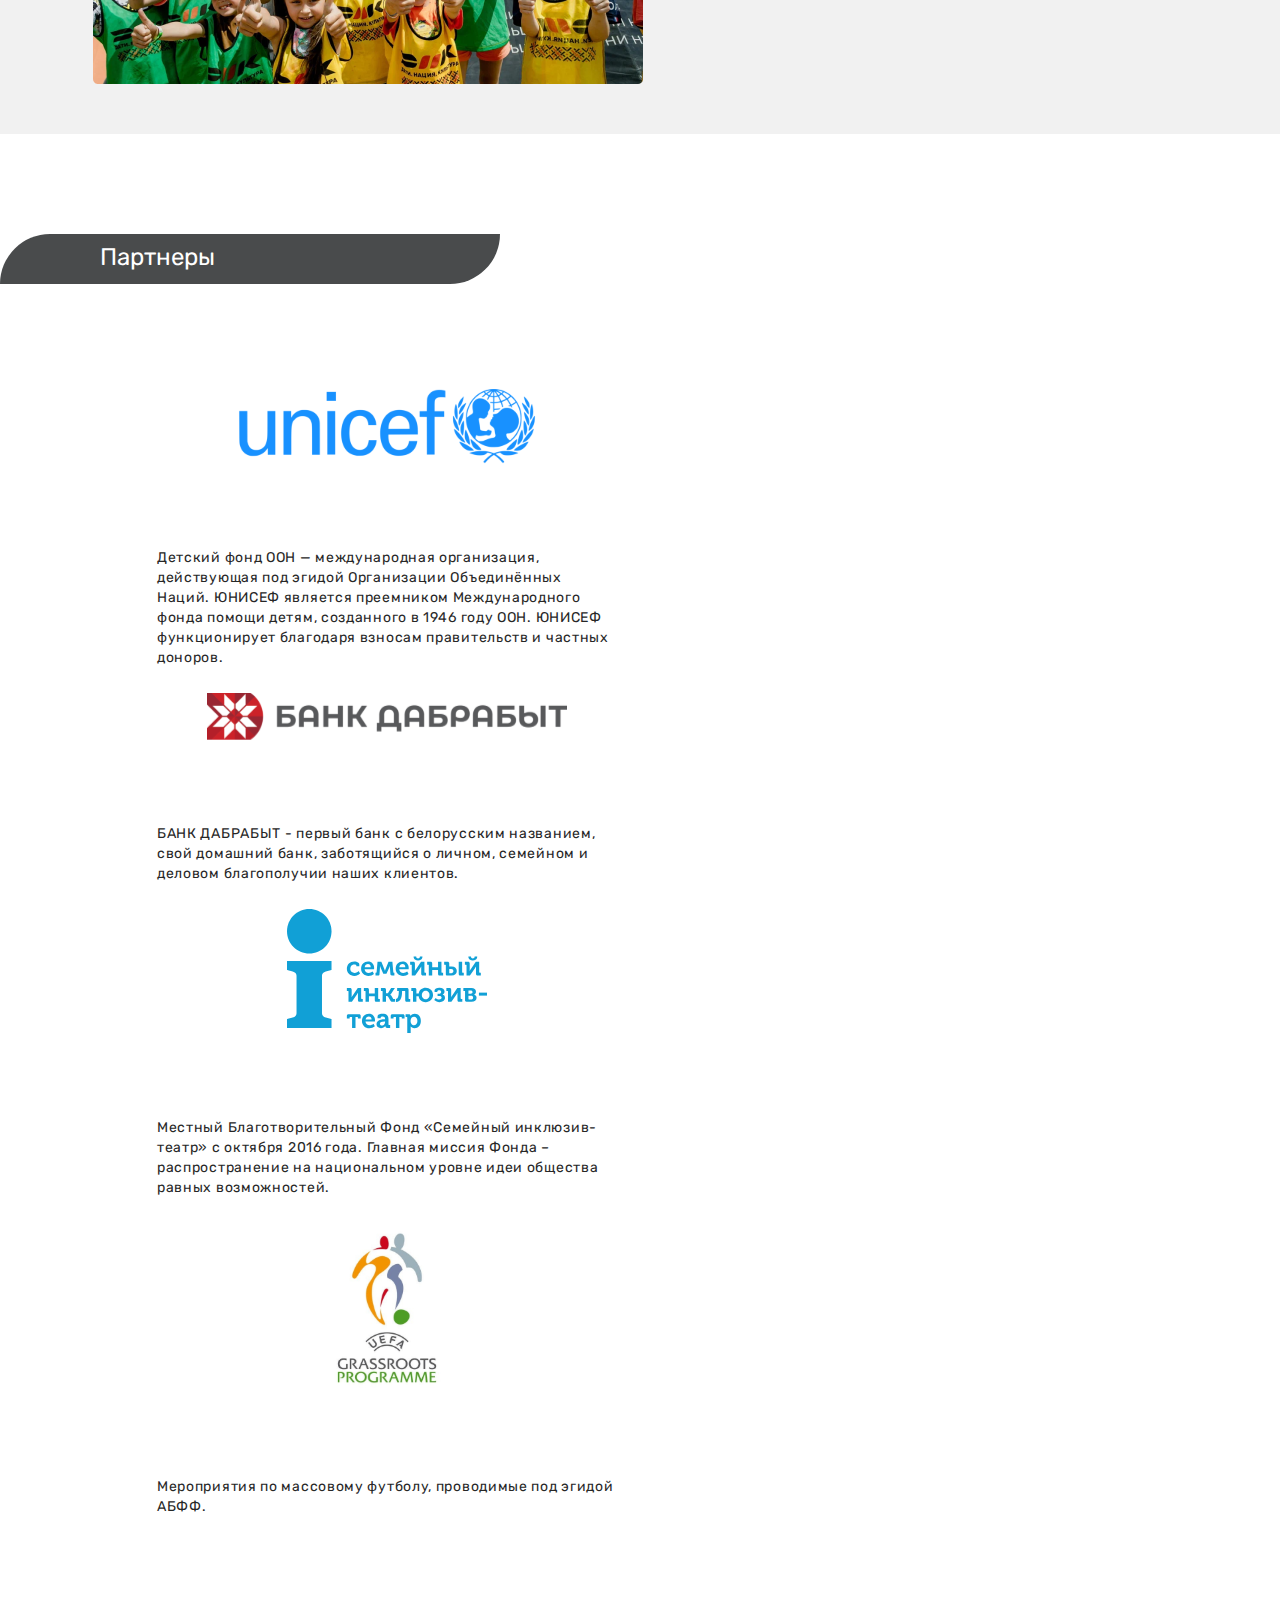
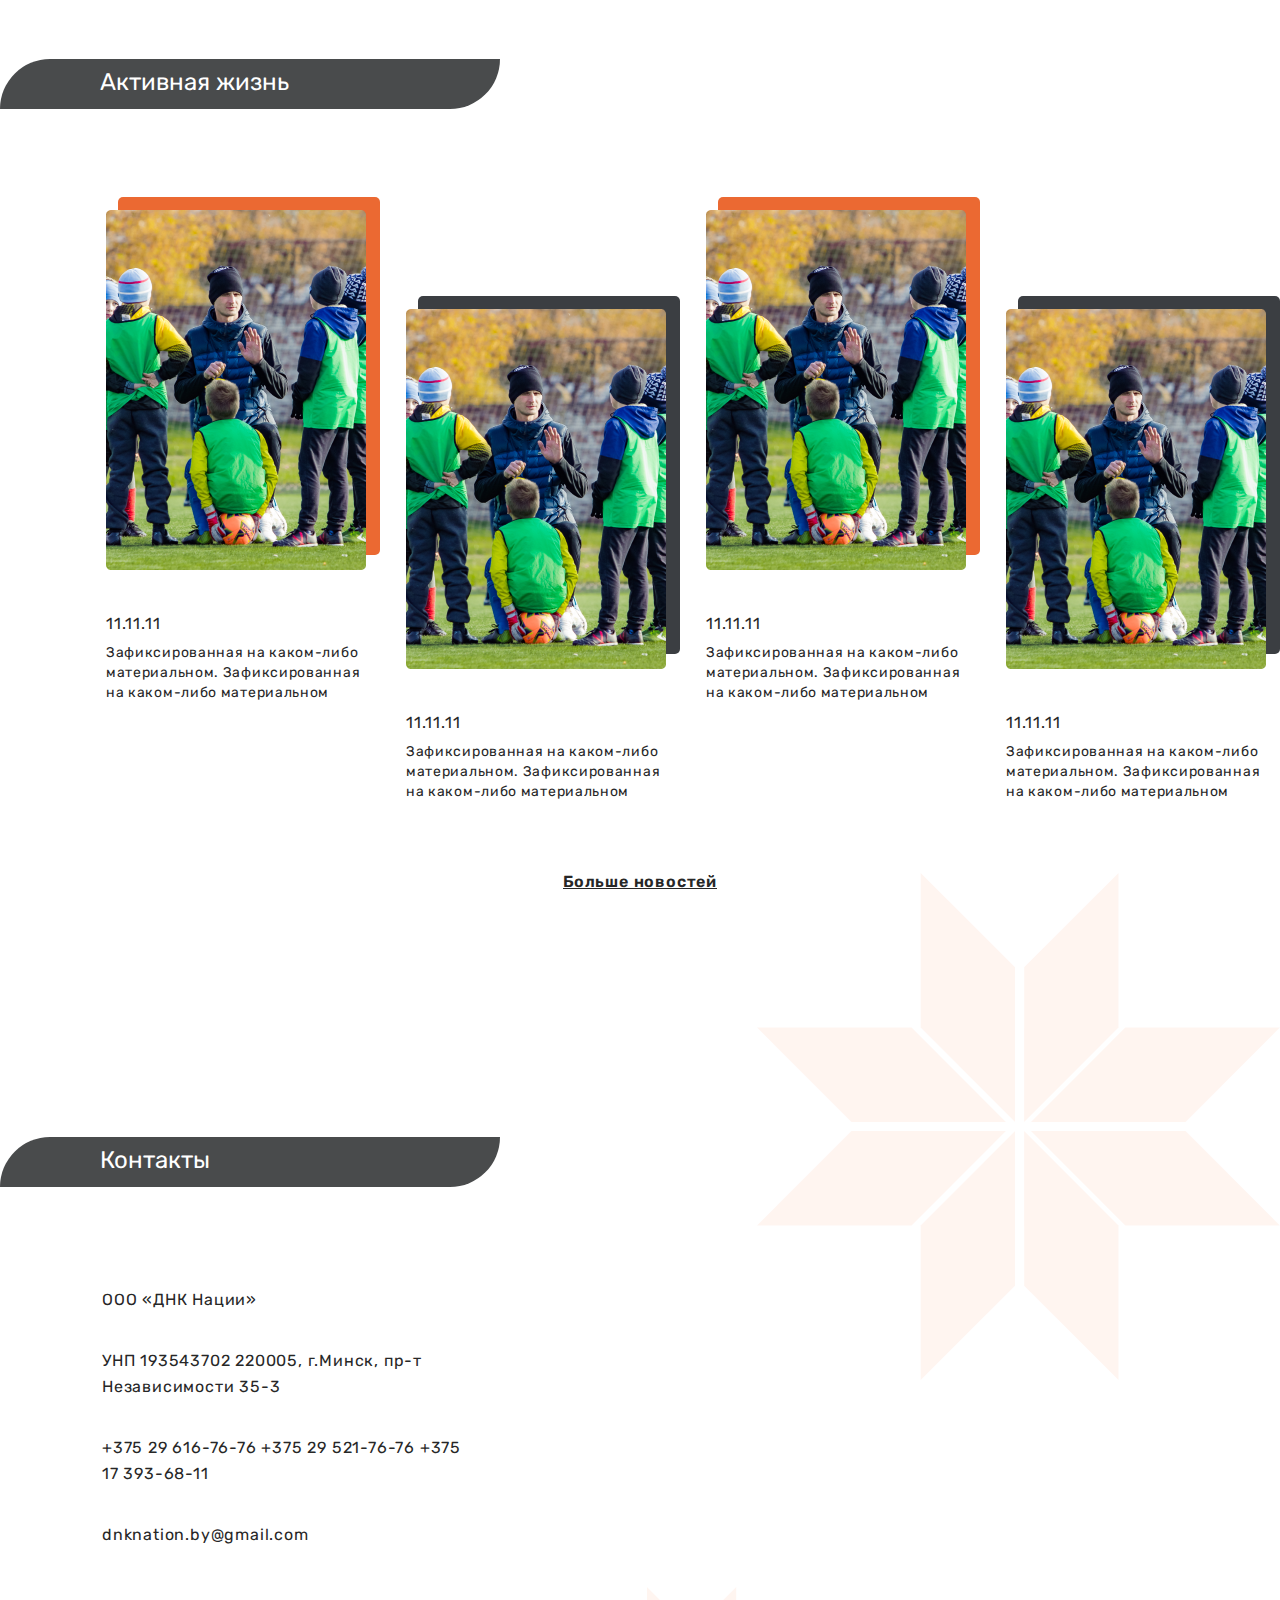
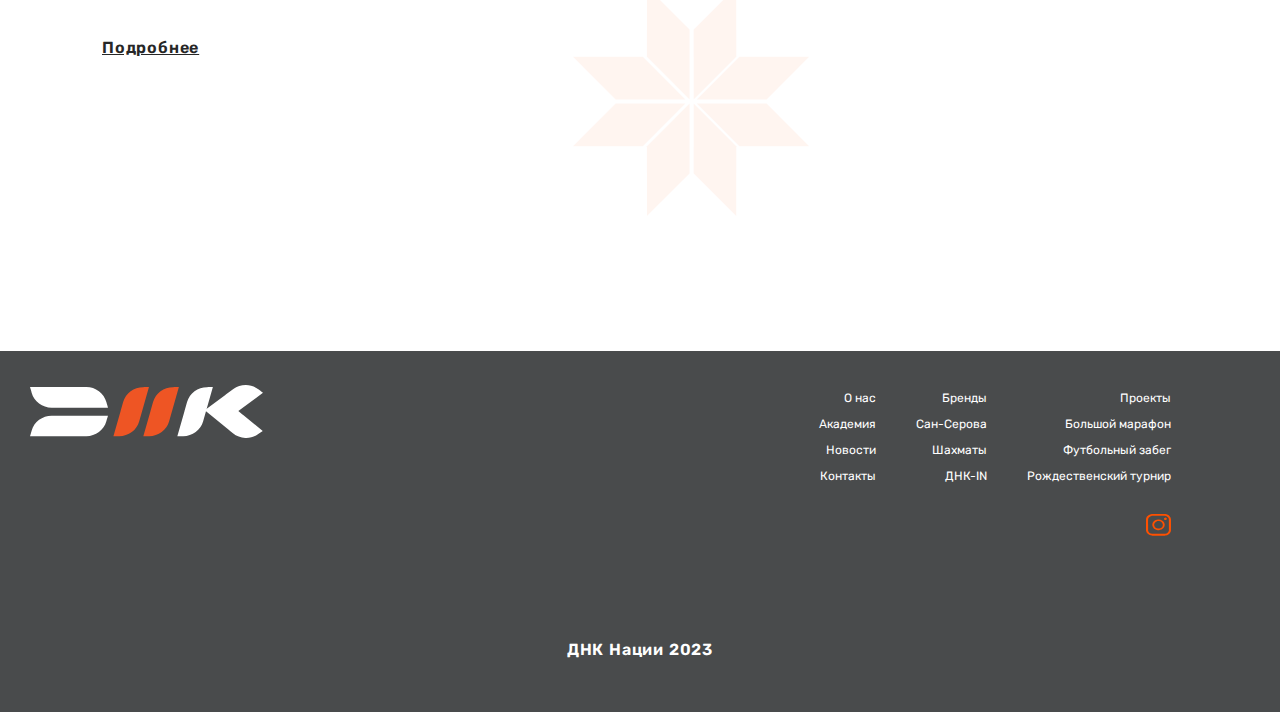
==== commit 7afe8107: "ended first page" ====
--- a/index.html
+++ b/index.html
@@ -5,6 +5,7 @@
     <meta charset="UTF-8">
     <meta http-equiv="X-UA-Compatible" content="IE=edge">
     <meta name="viewport" content="width=device-width, initial-scale=1.0">
+    <link rel="stylesheet" href="https://cdn.jsdelivr.net/npm/swiper@10/swiper-bundle.min.css" />
     <link rel="stylesheet" href="styles/global.css">
     <link rel="stylesheet" href="styles/header.css">
     <link rel="stylesheet" href="styles/advantages.css">
@@ -23,19 +24,59 @@
 </head>
 
 <body>
+
     <header class="header">
-        <img src="images/header-logo.png" alt="logo">
-        <nav>
-            <ul class="header-list">
-                <li><a href="index.html">О нас</a></li>
-                <li><a href="acadimia.html">Академия</a></li>
-                <li>Проекты</li>
-                <li><a href="news.html">Новости</a></li>
-                <li><a href="contacts.html">Контакты</a></li>
-            </ul>
-        </nav>
-        <a href="tel:+375296167676">+375 29 616 76 76</a>
-        <a href="https://www.instagram.com/danila.knptski/"><img src="images/icons/inst.svg" alt="instagram"></a>
+        <div class="header-wrapper">
+            <img src="images/header-logo.png" alt="logo">
+            <nav>
+                <ul class="header-list">
+                    <li><a href="index.html">О нас</a></li>
+                    <li><a href="acadimia.html">Академия</a></li>
+                    <li>Проекты</li>
+                    <li><a href="news.html">Новости</a></li>
+                    <li><a href="contacts.html">Контакты</a></li>
+                </ul>
+            </nav>
+            <a class="tel" href="tel:+375296167676">+375 29 616 76 76</a>
+            <a href="https://www.instagram.com/danila.knptski/"><img src="images/icons/inst.svg" alt="instagram"></a>
+        </div>
+        <div class="image-slider swiper">
+            <!-- Additional required wrapper -->
+            <div class="image-slider__wrapper swiper-wrapper">
+                <!-- Slides -->
+                <div class="image-slider__slide swiper-slide">
+                    <div class="image-slider__image">
+                    <div class="swiper-slide__info">
+                        <h2 class="swiper-slide__info-title">Футбольная академия ДНК Нации ждет тебя!</h2>
+                        <p class="swiper-slide__info-desc">Приходи на открытую тренировку и попробуй свои силы</p>
+                        <button class="swiper-slide__info-btn">Подробнее</button>
+                    </div>
+                    <img src="images/swiper-1.jpg" alt=""></div>
+                </div>
+                <div class="image-slider__slide swiper-slide">
+                    <div class="image-slider__image">
+                    <div class="swiper-slide__info">
+                        <h2 class="swiper-slide__info-title">Футбольная академия ДНК Нации ждет тебя!</h2>
+                        <p class="swiper-slide__info-desc">Приходи на открытую тренировку и попробуй свои силы</p>
+                        <button class="swiper-slide__info-btn">Подробнее</button>
+                    </div>
+                    <img src="images/swiper-1.jpg" alt=""></div>
+                </div>
+                <div class="image-slider__slide swiper-slide">
+                    <div class="image-slider__image">
+                    <div class="swiper-slide__info">
+                        <h2 class="swiper-slide__info-title">Футбольная академия ДНК Нации ждет тебя!</h2>
+                        <p class="swiper-slide__info-desc">Приходи на открытую тренировку и попробуй свои силы</p>
+                        <button class="swiper-slide__info-btn">Подробнее</button>
+                    </div>
+                    <img src="images/swiper-1.jpg" alt=""></div>
+                </div>
+            </div>
+            <div class="swiper-button-prev"></div>
+            <div class="swiper-button-next"></div>
+        </div>
+        <script src="https://cdn.jsdelivr.net/npm/swiper@10/swiper-bundle.min.js"></script>
+        <script src="js/swiper.js"></script>
     </header>
     <section class="advantages">
         <div class="title-wrapper">
@@ -159,7 +200,8 @@
                 <div class="projects-text">
                     <h2 class="projects-text__title">академия pro днк</h2>
                     <p class="projects-text__desc text">Учимся не просто играть. Учимся мыслить, просчитывать
-                        варианты.делать выбор. принимать решения, нести ответственность.Постигаем стратегию и тактику.</p>
+                        варианты.делать выбор. принимать решения, нести ответственность.Постигаем стратегию и тактику.
+                    </p>
                     <p class="text">Шахматы – это модель жизни.</p>
                     <a class="projects-text__link link" href="#">Подробнее</a>
                 </div>
@@ -176,7 +218,8 @@
                 <div class="projects-text">
                     <h2 class="projects-text__title">сан-серова</h2>
                     <p class="projects-text__desc text">Учимся не просто играть. Учимся мыслить, просчитывать
-                        варианты.делать выбор. принимать решения, нести ответственность.Постигаем стратегию и тактику.</p>
+                        варианты.делать выбор. принимать решения, нести ответственность.Постигаем стратегию и тактику.
+                    </p>
                     <p class="text">Шахматы – это модель жизни.</p>
                     <a class="projects-text__link link" href="#">Подробнее</a>
                 </div>
@@ -187,7 +230,8 @@
                     <h2 class="projects-text__title">днк
                         единорога</h2>
                     <p class="projects-text__desc text">Учимся не просто играть. Учимся мыслить, просчитывать
-                        варианты.делать выбор. принимать решения, нести ответственность.Постигаем стратегию и тактику.</p>
+                        варианты.делать выбор. принимать решения, нести ответственность.Постигаем стратегию и тактику.
+                    </p>
                     <p class="text">Шахматы – это модель жизни.</p>
                     <a class="projects-text__link link" href="#">Подробнее</a>
                 </div>
@@ -204,7 +248,8 @@
                 <div class="projects-text">
                     <h2 class="projects-text__title">Футбол IN</h2>
                     <p class="projects-text__desc text">Учимся не просто играть. Учимся мыслить, просчитывать
-                        варианты.делать выбор. принимать решения, нести ответственность.Постигаем стратегию и тактику.</p>
+                        варианты.делать выбор. принимать решения, нести ответственность.Постигаем стратегию и тактику.
+                    </p>
                     <p class="text">Шахматы – это модель жизни.</p>
                     <a class="projects-text__link link" href="#">Подробнее</a>
                 </div>
--- a/styles/global.css
+++ b/styles/global.css
@@ -47,4 +47,84 @@
     height: 50px;
     border-radius: 100px 0;
     background: #494B4C;
+}
+
+.image-slider__image {
+    text-align: center;
+    position: relative;
+}
+
+.swiper-slide__info {
+    position: absolute;
+    top: 30%;
+    left: 20%;
+}
+
+.image-slider__image img {
+    max-width: 100%;
+}
+
+.image-slider .swiper-button-prev {
+    margin-left: 14px;
+    content: url(/DNK/images/icons/slider-1.svg);
+    width: 11px;
+    height: 18px;
+    left: 0;
+}
+
+.image-slider .swiper-button-next {
+    margin-right: 14px;
+    content: url(/DNK/images/icons/slider-2.svg);
+    width: 11px;
+    height: 18px;
+    right: 0;
+}
+
+.swiper-slide__info-title {
+    text-align: left;
+    max-width: 686px;
+    color: #FFF;
+    font-family: Rubik;
+    font-size: 40px;
+    font-style: normal;
+    font-weight: 500;
+    line-height: normal;
+}
+
+.swiper-slide__info-desc {
+    text-align: left;
+    max-width: 473px;
+    margin-top: 23px;
+    color: #FFF;
+    font-family: Verdana;
+    font-size: 20px;
+    font-style: normal;
+    font-weight: 400;
+    line-height: normal;
+    letter-spacing: 1px;
+}
+
+.swiper-slide__info-btn {
+    display: block;
+    padding: 8px 12px 10px;
+    margin-top: 46px;
+    color: #FFF;
+    text-transform: uppercase;
+    /* text-align: center; */
+    font-size: 16px;
+    font-weight: 400;
+    line-height: 16px;
+    border-radius: 10px;
+    background: #FE5000;
+    max-width: 130px;
+}
+
+.tel {
+    color: #272727;
+    font-family: Rubik;
+    font-size: 16px;
+    font-style: normal;
+    font-weight: 400;
+    line-height: 18px;
+    text-decoration-line: underline;
 }--- a/styles/header.css
+++ b/styles/header.css
@@ -1,4 +1,4 @@
-.header {
+.header-wrapper {
     display: flex;
     align-items: center;
     justify-content: space-between;
@@ -9,4 +9,15 @@
     display: flex;
     justify-content: space-between;
     gap: 48px;
+}
+
+.header-list a {
+    color: #272727;
+    font-family: Rubik;
+    font-size: 16px;
+    font-style: normal;
+    font-weight: 400;
+    line-height: 18px;
+    text-decoration: none;
+    cursor: pointer;
 }--- a/styles/partners.css
+++ b/styles/partners.css
@@ -7,6 +7,7 @@
     margin-top: 105px;
     display: flex;
     gap: 25px 148px;
+    justify-content: space-between;
     padding: 0 135px 0 157px;
     flex-wrap: wrap;
     align-items: baseline;
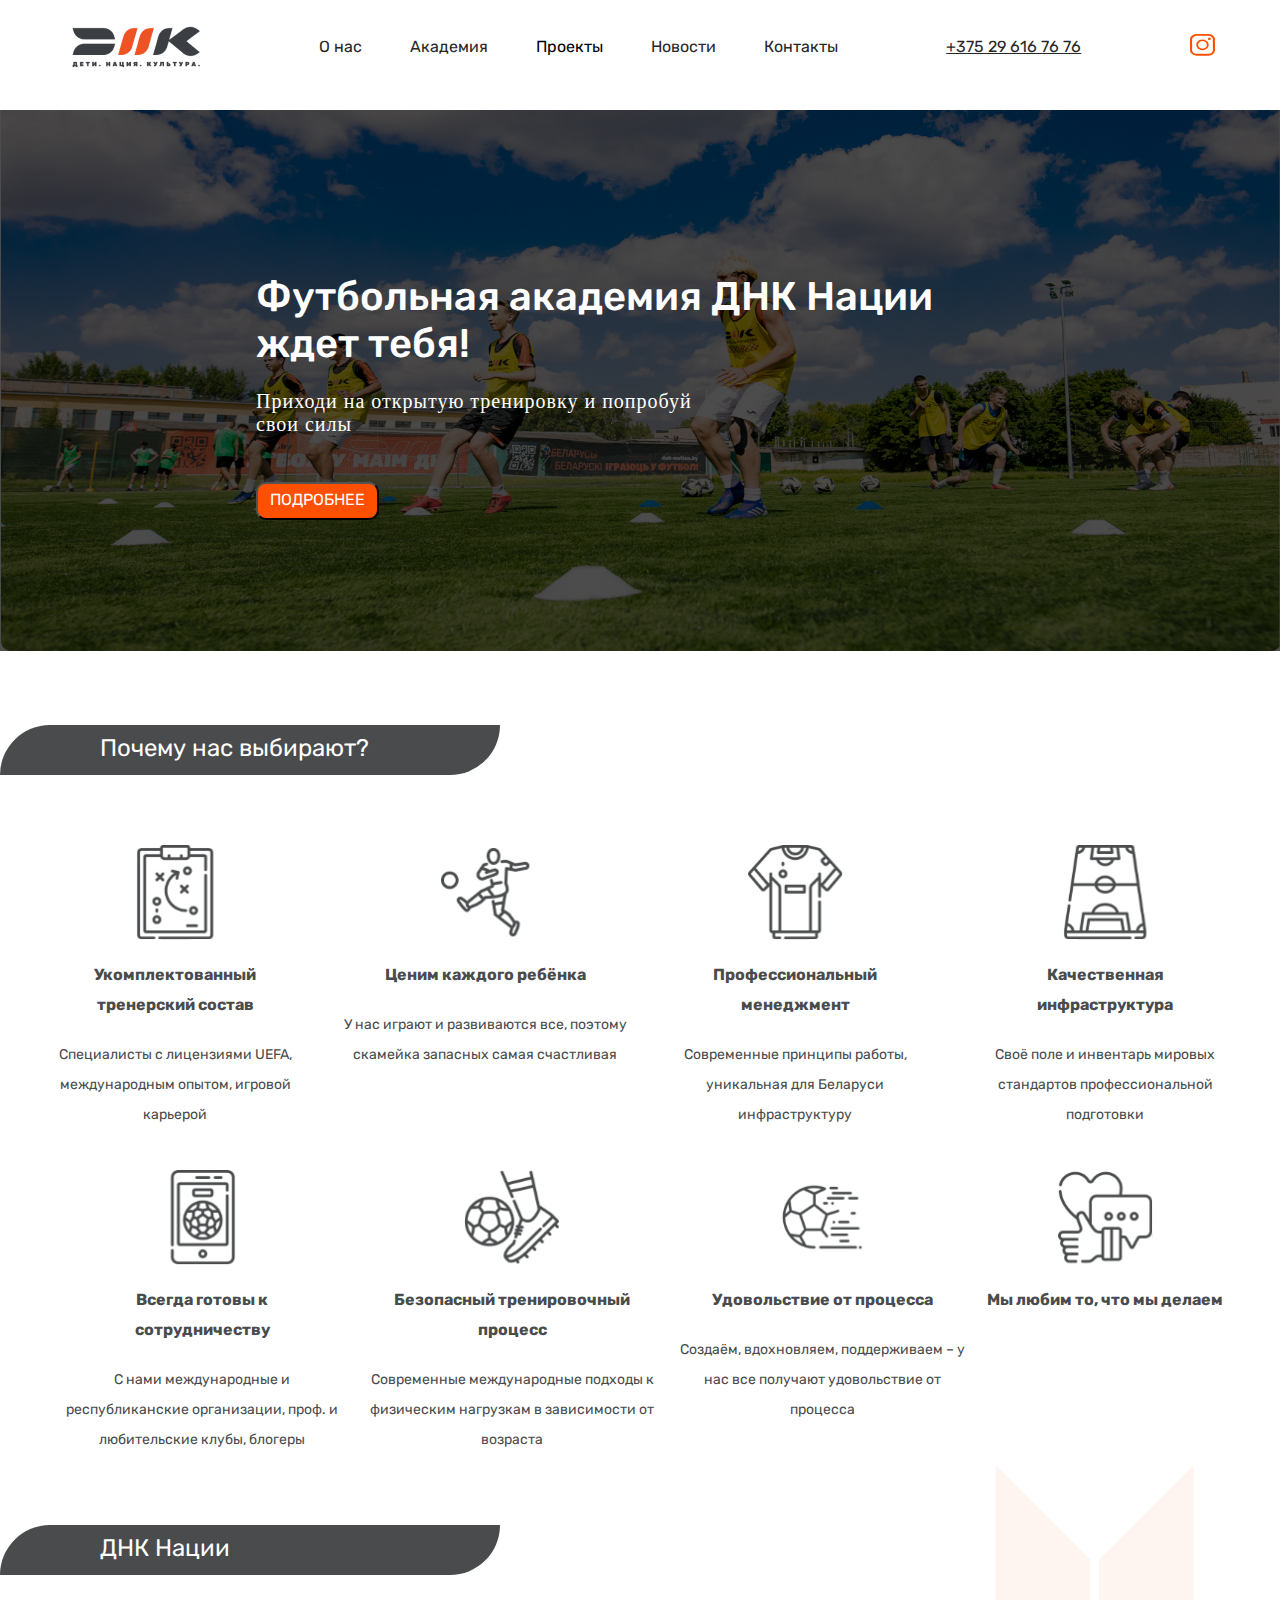
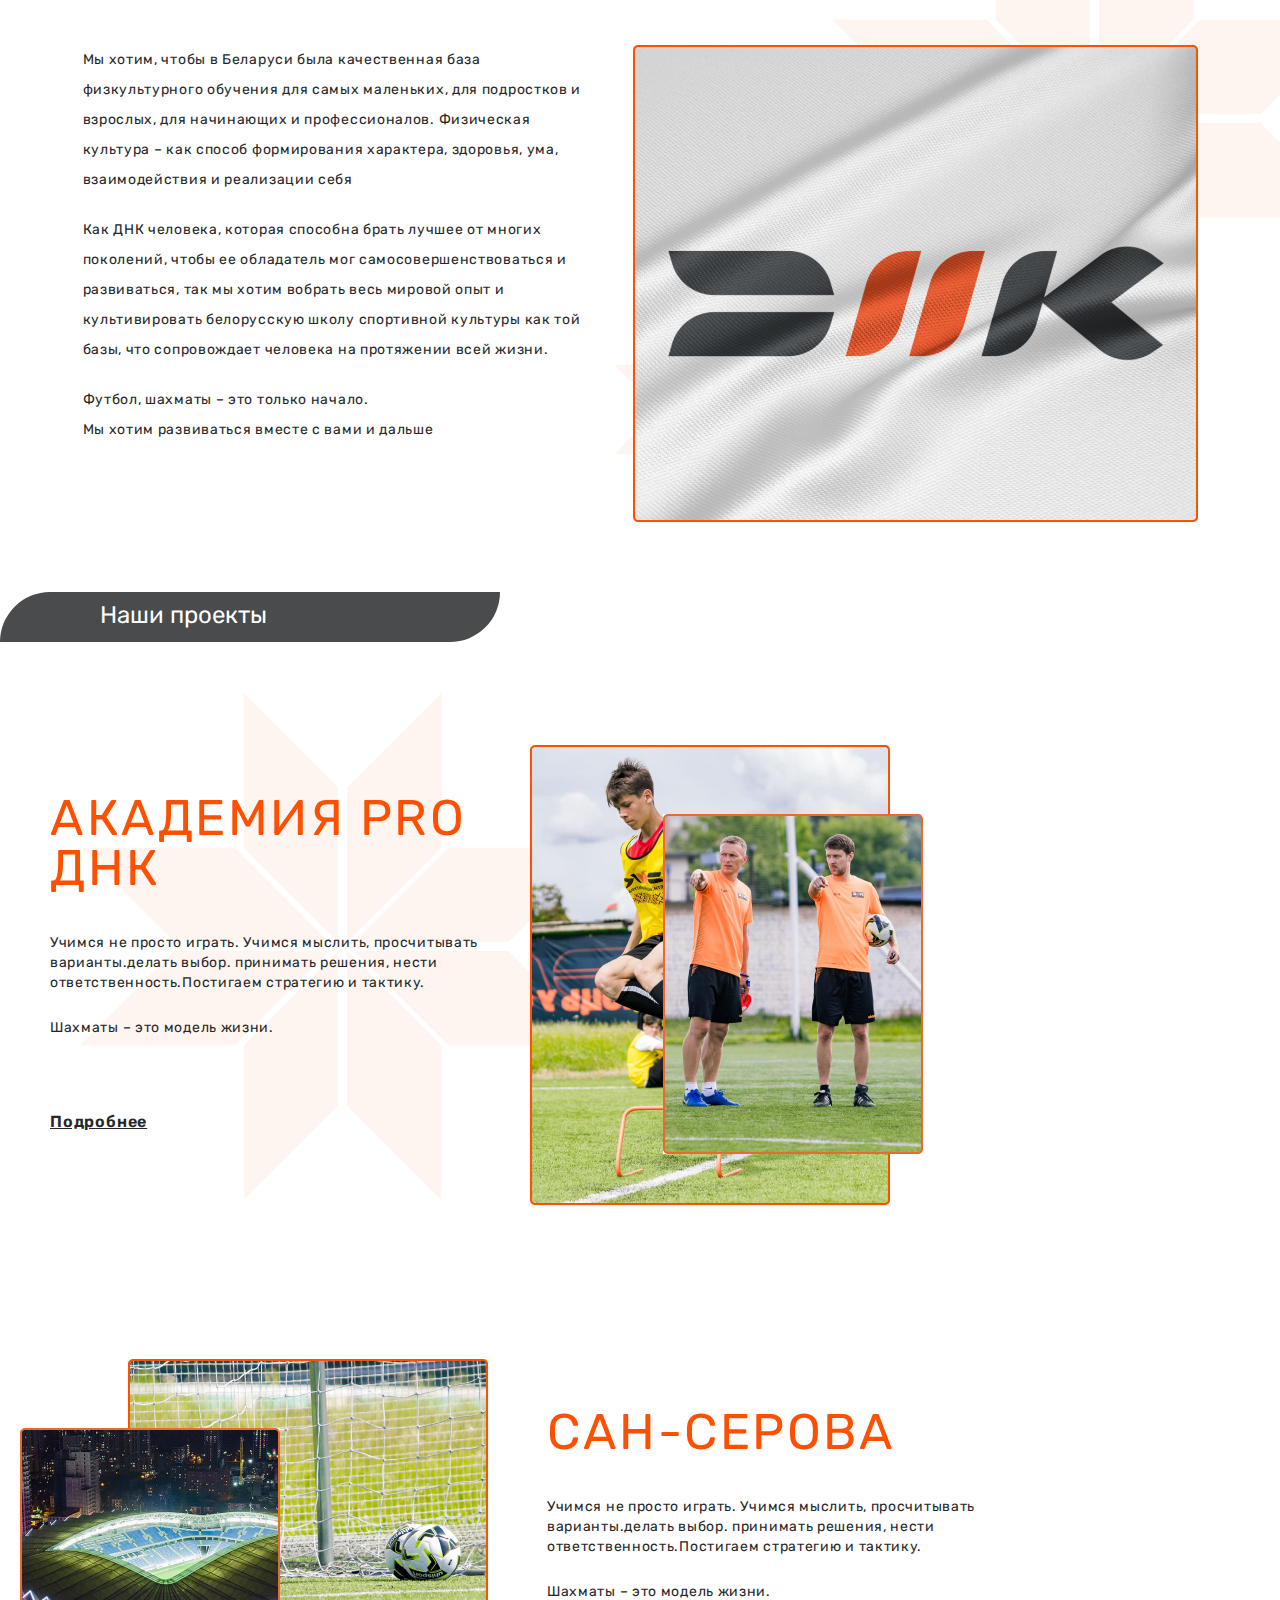
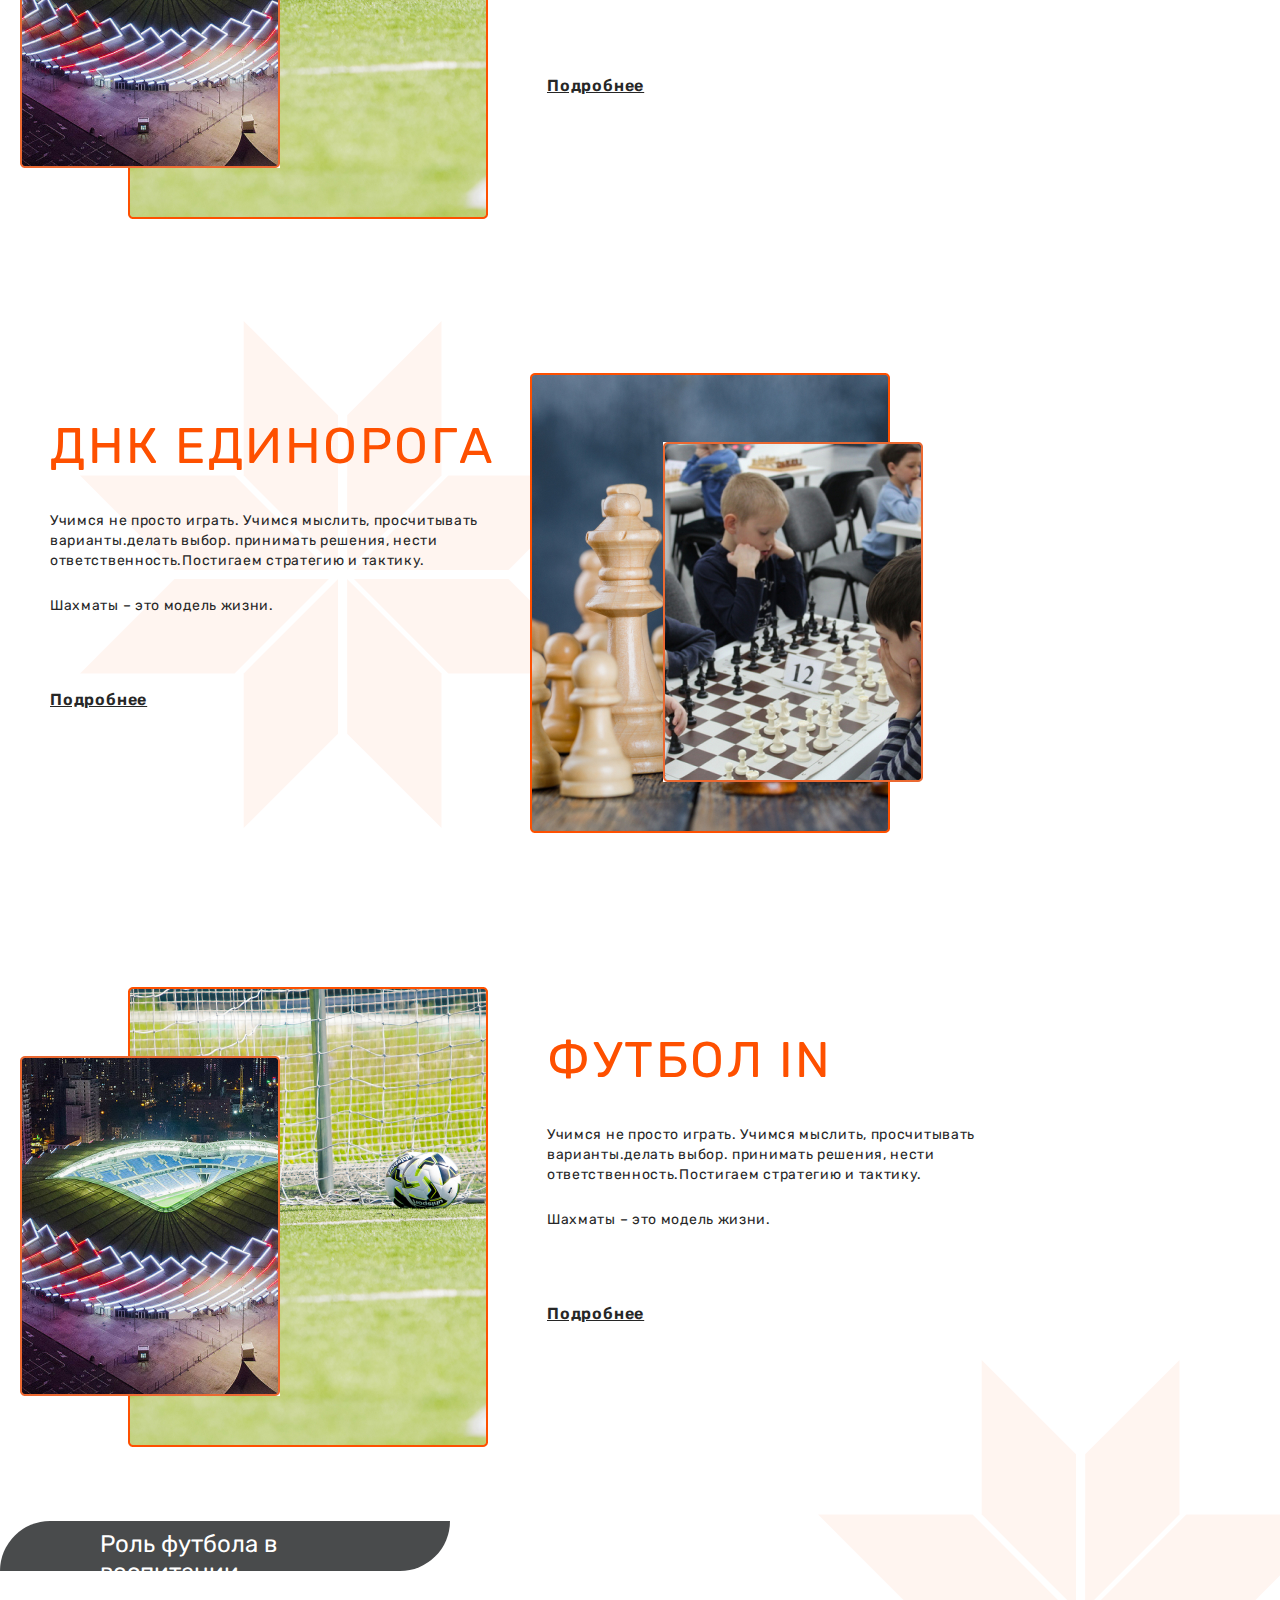
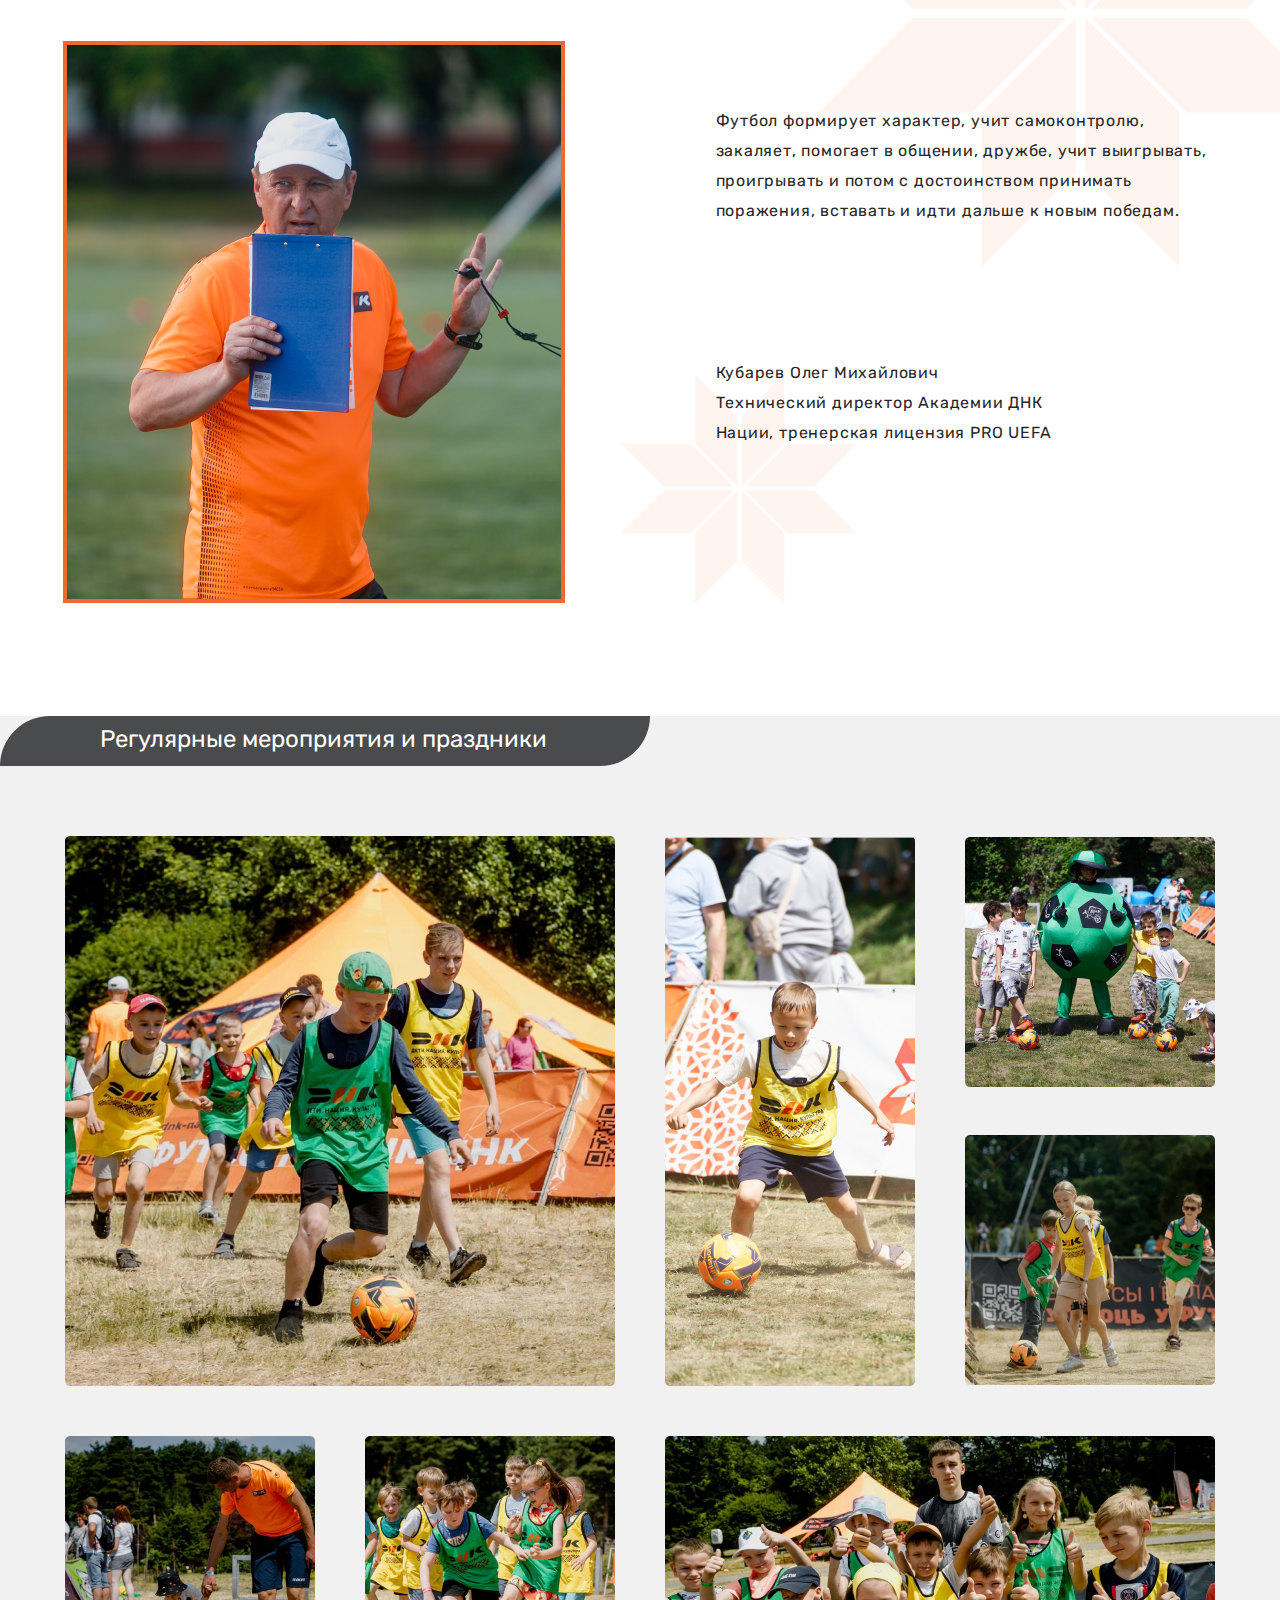
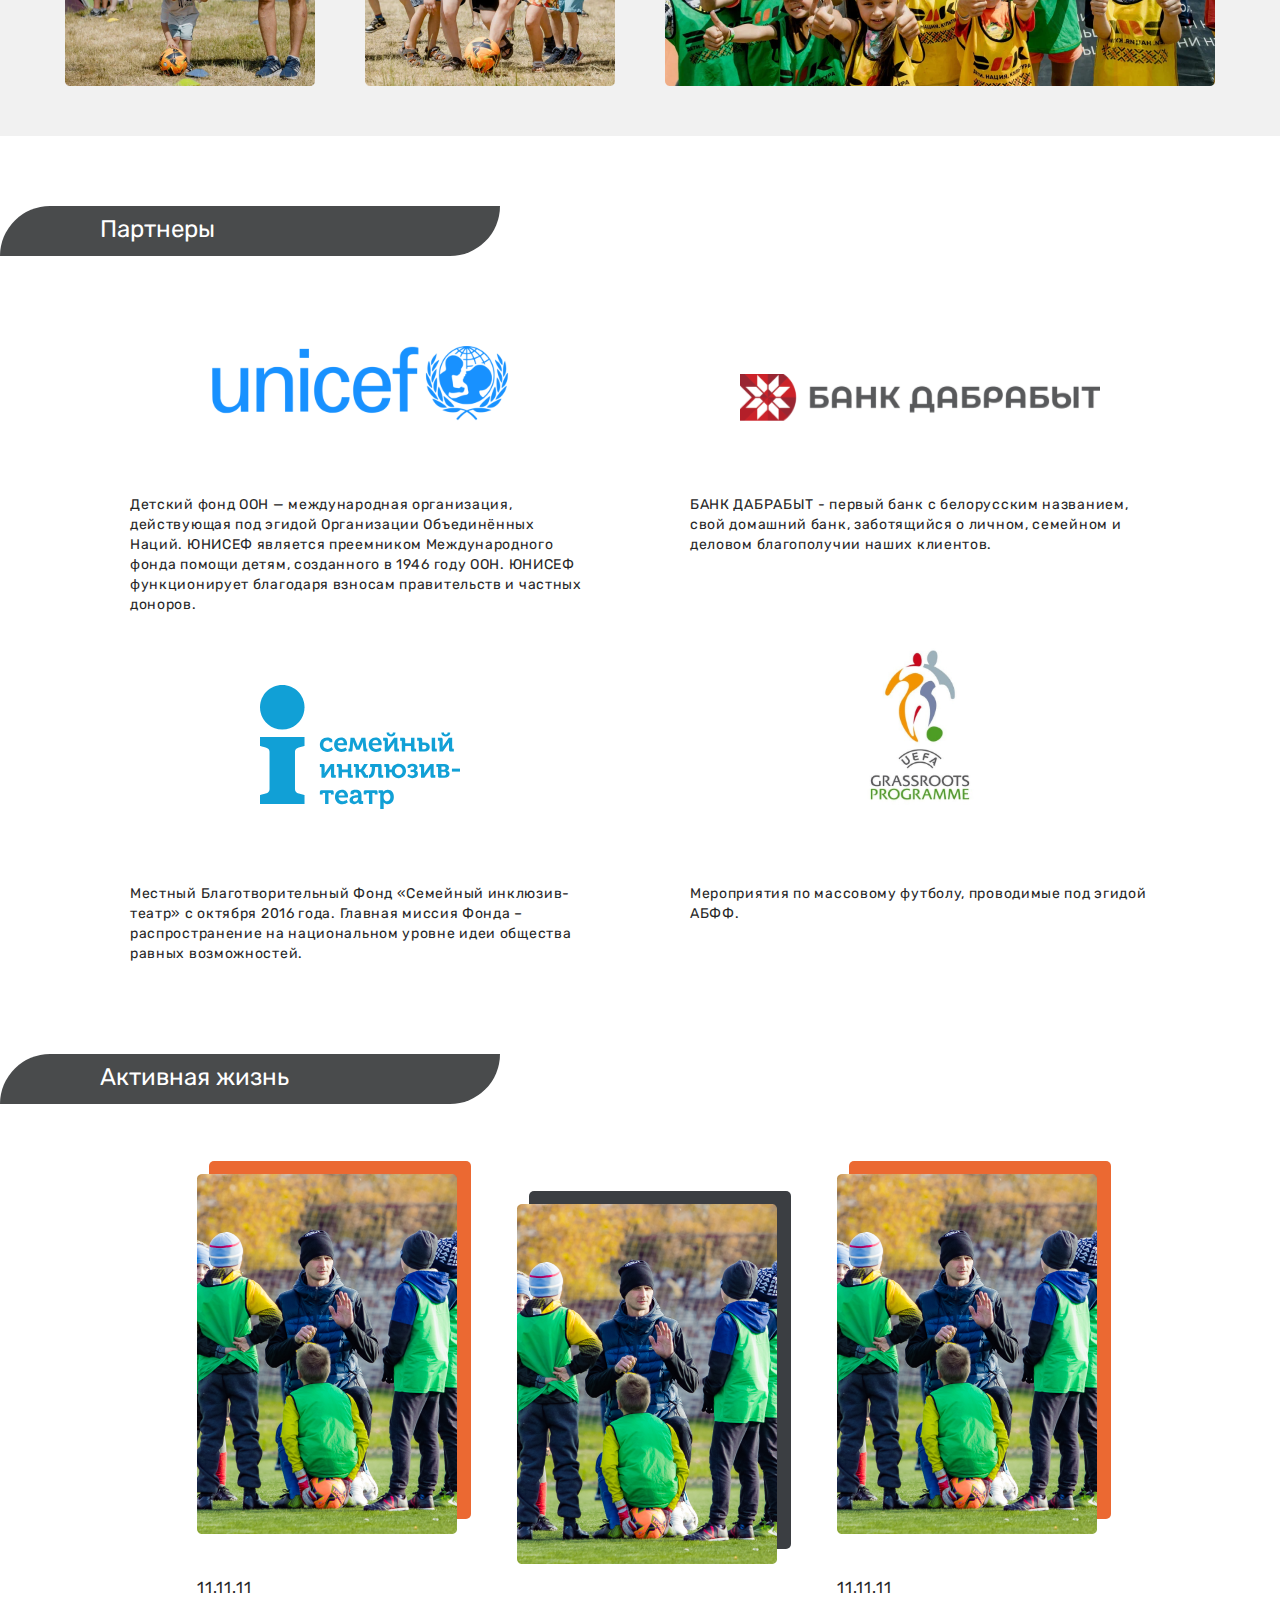
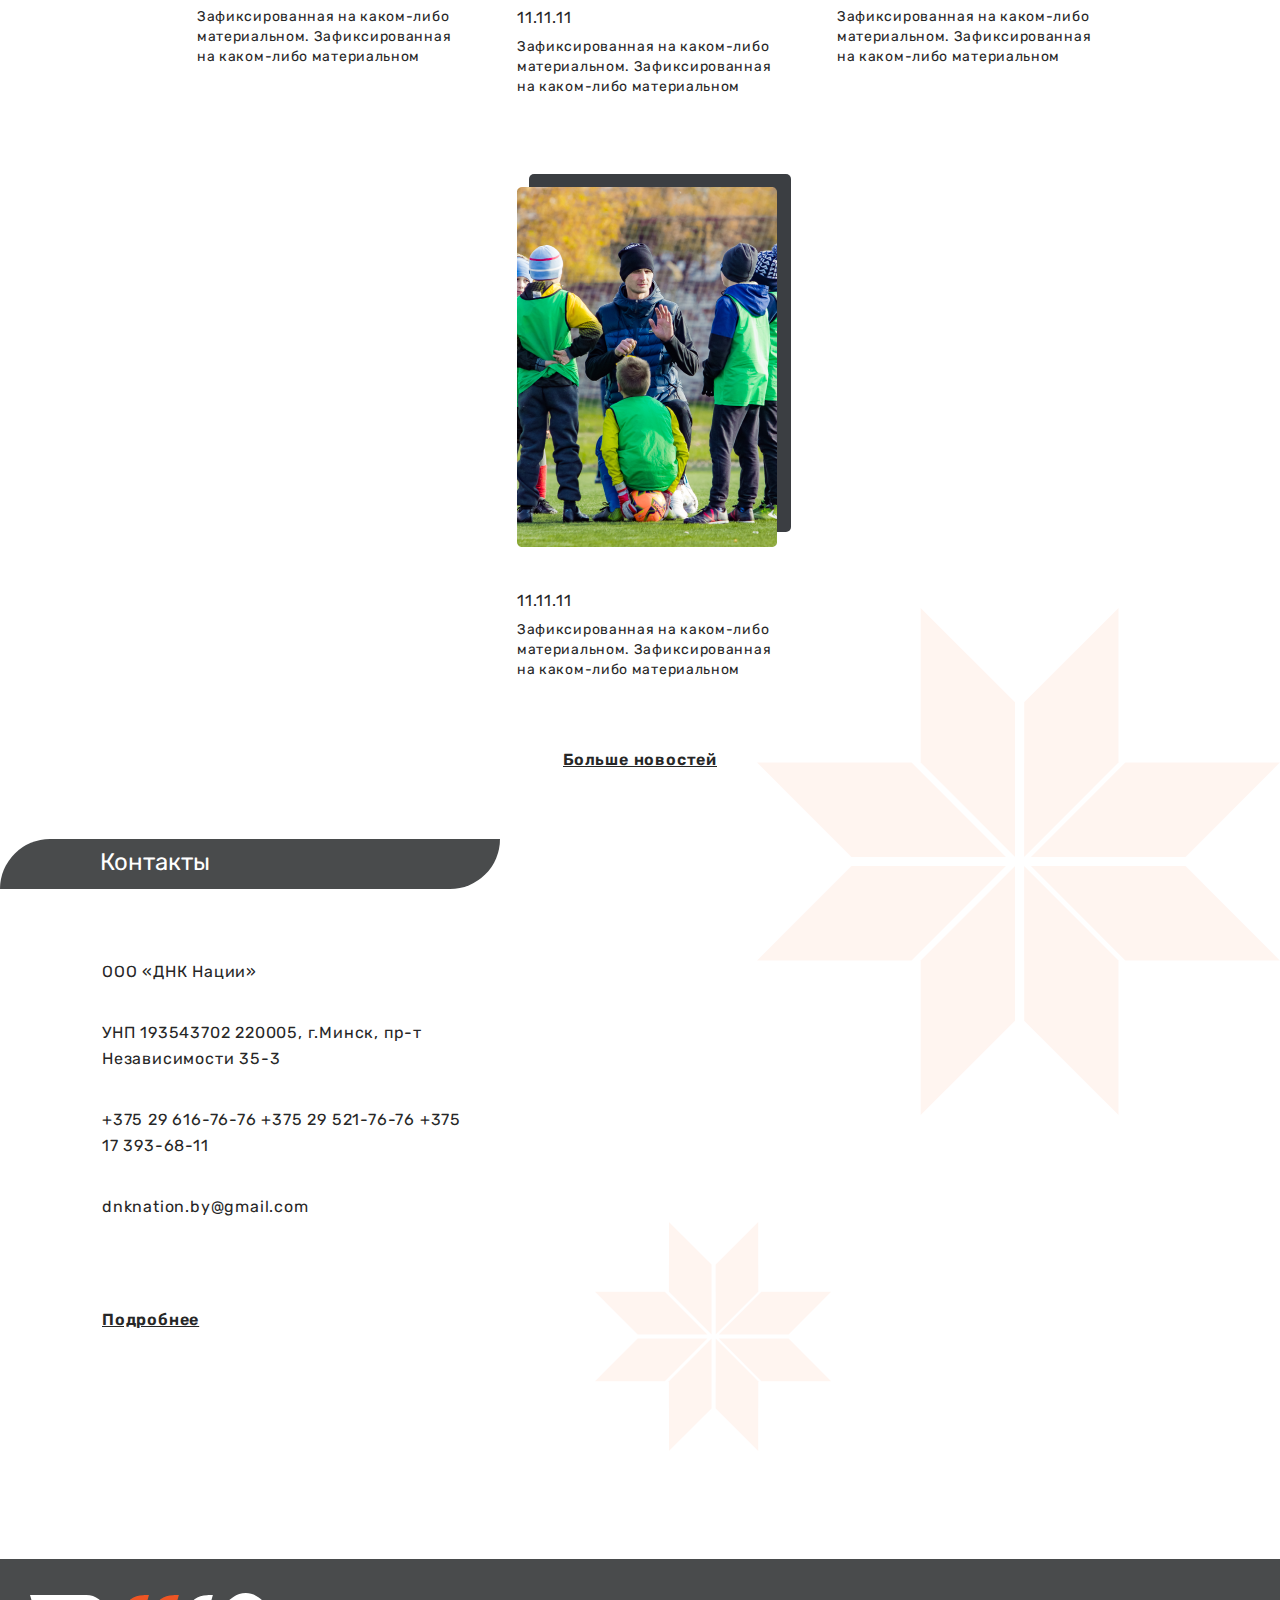
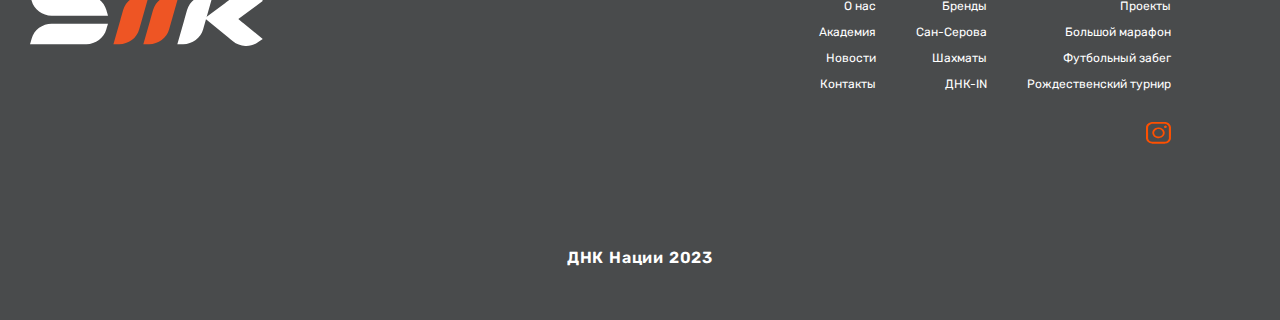
==== commit f57af0cd: "added adaptive layout to the first page" ====
--- a/index.html
+++ b/index.html
@@ -8,14 +8,15 @@
     <link rel="stylesheet" href="https://cdn.jsdelivr.net/npm/swiper@10/swiper-bundle.min.css" />
     <link rel="stylesheet" href="styles/global.css">
     <link rel="stylesheet" href="styles/header.css">
-    <link rel="stylesheet" href="styles/advantages.css">
-    <link rel="stylesheet" href="styles/about.css">
-    <link rel="stylesheet" href="styles/projects.css">
-    <link rel="stylesheet" href="styles/role.css">
-    <link rel="stylesheet" href="styles/events.css">
-    <link rel="stylesheet" href="styles/partners.css">
-    <link rel="stylesheet" href="styles/activeLife.css">
-    <link rel="stylesheet" href="styles/contacts.css">
+    <link rel="stylesheet" href="styles/aboutPage/swiper.css">
+    <link rel="stylesheet" href="styles/aboutPage/advantages.css">
+    <link rel="stylesheet" href="styles/aboutPage/about.css">
+    <link rel="stylesheet" href="styles/aboutPage/projects.css">
+    <link rel="stylesheet" href="styles/aboutPage/role.css">
+    <link rel="stylesheet" href="styles/aboutPage/events.css">
+    <link rel="stylesheet" href="styles/aboutPage/partners.css">
+    <link rel="stylesheet" href="styles/aboutPage/activeLife.css">
+    <link rel="stylesheet" href="styles/aboutPage/contacts.css">
     <link rel="stylesheet" href="styles/footer.css">
     <link rel="preconnect" href="https://fonts.googleapis.com">
     <link rel="preconnect" href="https://fonts.gstatic.com" crossorigin>
@@ -31,10 +32,10 @@
             <nav>
                 <ul class="header-list">
                     <li><a href="index.html">О нас</a></li>
-                    <li><a href="acadimia.html">Академия</a></li>
+                    <li><a href="pages/academy.html">Академия</a></li>
                     <li>Проекты</li>
-                    <li><a href="news.html">Новости</a></li>
-                    <li><a href="contacts.html">Контакты</a></li>
+                    <li><a href="pages/news.html">Новости</a></li>
+                    <li><a href="pages/contacts.html">Контакты</a></li>
                 </ul>
             </nav>
             <a class="tel" href="tel:+375296167676">+375 29 616 76 76</a>
@@ -76,7 +77,7 @@
             <div class="swiper-button-next"></div>
         </div>
         <script src="https://cdn.jsdelivr.net/npm/swiper@10/swiper-bundle.min.js"></script>
-        <script src="js/swiper.js"></script>
+        <script src="js/swiperFirstPage.js"></script>
     </header>
     <section class="advantages">
         <div class="title-wrapper">
@@ -206,13 +207,13 @@
                     <a class="projects-text__link link" href="#">Подробнее</a>
                 </div>
                 <div class="projects-images">
-                    <img src="images/projects-1.jpg" alt="">
+                    <img class="hide" src="images/projects-1.jpg" alt="">
                     <img class="projects-2" src="images/projects-2.jpg" alt="">
                 </div>
             </div>
             <div class="projects-description__block-2">
                 <div class="projects-images">
-                    <img src="images/projects-3.jpg" alt="">
+                    <img class="hide" src="images/projects-3.jpg" alt="">
                     <img class="projects-1" src="images/projects-4.jpg" alt="">
                 </div>
                 <div class="projects-text">
@@ -236,13 +237,13 @@
                     <a class="projects-text__link link" href="#">Подробнее</a>
                 </div>
                 <div class="projects-images">
-                    <img src="images/projects-5.jpg" alt="">
+                    <img class="hide" src="images/projects-5.jpg" alt="">
                     <img class="projects-2" src="images/projects-6.jpg" alt="">
                 </div>
             </div>
             <div class="projects-description__block-2">
                 <div class="projects-images">
-                    <img src="images/projects-7.jpg" alt="">
+                    <img class="hide" src="images/projects-7.jpg" alt="">
                     <img class="projects-1" src="images/projects-8.jpg" alt="">
                 </div>
                 <div class="projects-text">
@@ -282,7 +283,7 @@
             <h2 class="title">Регулярные мероприятия и праздники</h2>
         </div>
         <div class="events-list">
-            <img class="event-1" src="images/event-1.png" alt="">
+            <img class="event-1 hide" src="images/event-1.png" alt="">
             <img class="event-2" src="images/event-2.png" alt="">
             <div class="events-list__block-1">
                 <img class="event-3" src="images/event-3.png" alt="">
@@ -291,7 +292,7 @@
             <div class="events-list__block-2">
                 <img class="event-5" src="images/event-5.png" alt="">
                 <img class="event-6" src="images/event-6.png" alt="">
-                <img class="event-7" src="images/event-7.png" alt="">
+                <img class="event-7 hide" src="images/event-7.png" alt="">
             </div>
         </div>
     </section>
@@ -308,7 +309,7 @@
                     функционирует благодаря взносам правительств и частных доноров.</p>
             </li>
             <li class="partners-list__item">
-                <img src="images/icons/partners-2.svg" alt="">
+                <img class="fix" src="images/icons/partners-2.svg" alt="">
                 <p class="partners-list__item-text text">БАНК ДАБРАБЫТ - первый банк с белорусским названием, свой
                     домашний банк, заботящийся о личном,
                     семейном и деловом благополучии наших клиентов.</p>
@@ -390,7 +391,7 @@
                 <a class="contacts-content__link link" href="#">Подробнее</a>
             </div>
 
-            <iframe
+            <iframe class="hide"
                 src="https://yandex.ru/map-widget/v1/?um=constructor%3A367e653623deb127f77fef96b96131113038ef31e78b0b1a073032bc90ac327a&amp;source=constructor"
                 width="500" height="500" frameborder="0"></iframe>
         </div>
--- a/styles/global.css
+++ b/styles/global.css
@@ -49,82 +49,47 @@
     background: #494B4C;
 }
 
-.image-slider__image {
-    text-align: center;
-    position: relative;
+.tel {
+    color: #272727;
+    font-size: 16px;
+    font-weight: 400;
+    line-height: 18px;
+    text-decoration-line: underline;
 }
 
-.swiper-slide__info {
-    position: absolute;
-    top: 30%;
-    left: 20%;
+.desc {
+    color: #494B4C;
+    font-size: 14px;
+    font-weight: 600;
+    line-height: 27.5px;
+    letter-spacing: 0.7px;
 }
 
-.image-slider__image img {
-    max-width: 100%;
-}
-
-.image-slider .swiper-button-prev {
-    margin-left: 14px;
-    content: url(/DNK/images/icons/slider-1.svg);
-    width: 11px;
-    height: 18px;
-    left: 0;
-}
-
-.image-slider .swiper-button-next {
-    margin-right: 14px;
-    content: url(/DNK/images/icons/slider-2.svg);
-    width: 11px;
-    height: 18px;
-    right: 0;
-}
-
-.swiper-slide__info-title {
-    text-align: left;
-    max-width: 686px;
+.btn {
     color: #FFF;
-    font-family: Rubik;
-    font-size: 40px;
-    font-style: normal;
-    font-weight: 500;
-    line-height: normal;
-}
-
-.swiper-slide__info-desc {
-    text-align: left;
-    max-width: 473px;
-    margin-top: 23px;
-    color: #FFF;
-    font-family: Verdana;
-    font-size: 20px;
-    font-style: normal;
-    font-weight: 400;
-    line-height: normal;
-    letter-spacing: 1px;
-}
-
-.swiper-slide__info-btn {
-    display: block;
-    padding: 8px 12px 10px;
-    margin-top: 46px;
-    color: #FFF;
-    text-transform: uppercase;
-    /* text-align: center; */
+    text-align: center;
     font-size: 16px;
     font-weight: 400;
     line-height: 16px;
     border-radius: 10px;
     background: #FE5000;
-    max-width: 130px;
+    padding: 8px 12px 10px;
+    border-width: 0;
+    display: block;
 }
 
-.tel {
-    color: #272727;
-    font-family: Rubik;
-    font-size: 16px;
-    font-style: normal;
-    font-weight: 400;
-    line-height: 18px;
-    text-decoration-line: underline;
+@media (min-width: 320px) and (max-width: 900px) {
+
+    .title {
+        color: #FFF;
+        font-size: 18px;
+        padding: 9px 50px 9px 50px;
+    }
+
+    .title-wrapper {
+        width: 320px;
+        height: 40px;
+        border-radius: 100px 0;
+        background: #494B4C;
+    }
 }--- a/styles/header.css
+++ b/styles/header.css
@@ -2,7 +2,7 @@
     display: flex;
     align-items: center;
     justify-content: space-between;
-    padding: 15px 60px 31.6px 65px;
+    padding: 15px 65px 31.6px 60px;
 }
 
 .header-list {
@@ -12,12 +12,40 @@
 }
 
 .header-list a {
+    padding: 20px 0 24.43px;
     color: #272727;
-    font-family: Rubik;
     font-size: 16px;
-    font-style: normal;
     font-weight: 400;
     line-height: 18px;
     text-decoration: none;
     cursor: pointer;
-}+}
+
+@media (max-width: 1100px) {
+   
+    .header-wrapper {
+        padding: 15px 35px 31.6px 30px;
+    }
+}
+
+@media (max-width: 960px) {
+    .header-wrapper {
+        padding: 15px 35px 31.6px 30px;
+    }
+
+    .tel {
+        display: none;
+    }
+}
+
+@media (max-width: 768px) {
+    .header-wrapper {
+        padding: 0;
+    }
+
+    .header-list {
+        gap: 30px;
+    }
+}
+
+/* burger <660px*/--- a/styles/aboutPage/advantages.css
+++ b/styles/aboutPage/advantages.css
@@ -0,0 +1,117 @@
+.advantages {
+    margin-top: 100px;
+}
+
+.advantages-list {
+    margin-top: 90px;
+    gap: 60px 20px;
+    display: flex;
+    flex-wrap: wrap;
+    text-align: center;
+    justify-content: space-between;
+    align-items: baseline;
+    padding: 0 37px;
+}
+
+.advantages-list__item {
+    max-width: 290px;
+    display: flex;
+    align-items: center;
+    flex-direction: column;
+    gap: 20px;
+}
+
+.advantages-list__item-title {
+    max-width: 240px;
+    color: #494B4C;
+    text-align: center;
+    font-size: 16px;
+    font-weight: 700;
+    line-height: 30px;
+}
+
+.advantages-list__item-text {
+    color: #494B4C;
+    text-align: center;
+    font-size: 14px;
+    font-weight: 400;
+    line-height: 30px;
+}
+
+@media (min-width: 320px) and (max-width: 768px) {
+
+    .advantages {
+        margin-top: 50px;
+    }
+    
+    .advantages-list {
+        margin-top: 50px;
+        gap: 40px 20px;
+        text-align: center;
+        justify-content: center;
+        align-items: baseline;
+        padding: 0 30px;
+    }
+    
+    .advantages-list__item {
+        max-width: 290px;
+        display: flex;
+        align-items: center;
+        flex-direction: column;
+        gap: 20px;
+    }
+    
+    .advantages-list__item-title {
+        max-width: 240px;
+        text-align: center;
+        font-size: 16px;
+        font-weight: 700;
+        line-height: 30px;
+    }
+    
+    .advantages-list__item-text {
+        text-align: center;
+        font-size: 14px;
+        font-weight: 400;
+        line-height: 30px;
+    }
+}
+
+@media (min-width: 769px) and (max-width: 1359px) {
+
+    .advantages {
+        margin-top: 70px;
+    }
+    
+    .advantages-list {
+        margin-top: 70px;
+        gap: 40px 20px;
+        text-align: center;
+        justify-content: center;
+        align-items: baseline;
+        padding: 0 30px;
+    }
+    
+    .advantages-list__item {
+        max-width: 290px;
+        display: flex;
+        align-items: center;
+        flex-direction: column;
+        gap: 20px;
+    }
+    
+    .advantages-list__item-title {
+        max-width: 240px;
+        text-align: center;
+        font-size: 16px;
+        font-weight: 700;
+        line-height: 30px;
+    }
+    
+    .advantages-list__item-text {
+        text-align: center;
+        font-size: 14px;
+        font-weight: 400;
+        line-height: 30px;
+    }
+}--- a/styles/aboutPage/about.css
+++ b/styles/aboutPage/about.css
@@ -0,0 +1,119 @@
+.about {
+    margin-top: 110px;
+    position: relative;
+}
+
+.about-wrapper {
+    margin-top: 95px;
+    padding: 0 45px 97px 53px;
+    display: flex;
+    gap: 72px;
+    justify-content: space-between;
+}
+
+.about-text {
+    display: flex;
+    flex-direction: column;
+    gap: 50px;
+    color: #272727;
+    font-size: 14px;
+    font-weight: 400;
+    line-height: 30px;
+    letter-spacing: 0.7px;
+}
+
+.about-mini {
+    position: absolute;
+    top: 62%;
+    left: 48%;
+    z-index: -1;
+}
+
+.about-big {
+    position: absolute;
+    top: -10%;
+    left: 65%;
+    z-index: -1;
+}
+
+@media (min-width: 320px) and (max-width: 768px) {
+    .about {
+        margin-top: 50px;
+        position: relative;
+    }
+    
+    .about-wrapper {
+        margin-top: 50px;
+        padding: 0 30px;
+        display: flex;
+        flex-direction: column;
+        gap: 50px;
+    }
+    
+    .about-text {
+        display: flex;
+        flex-direction: column;
+        gap: 20px;
+        color: #272727;
+        font-size: 14px;
+        font-weight: 400;
+        line-height: 30px;
+        letter-spacing: 0.7px;
+    }
+    
+    .about-mini {
+        position: absolute;
+        top: 62%;
+        left: 48%;
+        z-index: -1;
+    }
+    
+    .about-big {
+        position: absolute;
+        top: -10%;
+        left: 65%;
+        z-index: -1;
+    }
+}
+
+@media (min-width: 769px) and (max-width: 1359px) {
+    .about {
+        margin-top: 70px;
+        position: relative;
+    }
+    
+    .about-wrapper {
+        margin-top: 70px;
+        padding: 0 30px;
+        display: flex;
+        flex-wrap: wrap;
+        justify-content: center;
+        gap: 50px;
+    }
+    
+    .about-text {
+        max-width: 500px;
+        display: flex;
+        flex-direction: column;
+        gap: 20px;
+        color: #272727;
+        font-size: 14px;
+        font-weight: 400;
+        line-height: 30px;
+        letter-spacing: 0.7px;
+    }
+    
+    .about-mini {
+        position: absolute;
+        top: 62%;
+        left: 48%;
+        z-index: -1;
+    }
+    
+    .about-big {
+        position: absolute;
+        top: -10%;
+        left: 65%;
+        z-index: -1;
+    }
+}--- a/styles/aboutPage/projects.css
+++ b/styles/aboutPage/projects.css
@@ -0,0 +1,237 @@
+.projects {
+    margin-top: 28px;
+    position: relative;
+}
+
+.projects-wrapper {
+    margin-top: 51px;
+    display: flex;
+    flex-direction: column;
+    gap: 98px;
+}
+
+.projects-description__block-1 {
+    display: flex;
+    gap: 40px;
+    padding: 0 80px 0 282px;
+}
+
+.projects-description__block-2 {
+    display: flex;
+    gap: 99px;
+    padding: 0 163px 0 278px;
+}
+
+.projects-images {
+    position: relative;
+    margin-top: 52px;
+}
+
+.projects-2 {
+    position: absolute;
+    left: 65%;
+    top: 15%;
+    z-index: 100;
+}
+
+.projects-1 {
+    position: absolute;
+    left: -40%;
+    top: 15%;
+    z-index: 100;
+}
+
+.projects-text {
+    position: relative;
+    padding-top: 160px;
+    max-width: 460px;
+}
+
+.projects-text__desc {
+    margin-top: 40px;
+    margin-bottom: 25px;
+}
+
+.projects-text__link {
+    display: block;
+    margin-top: 74px;
+}
+
+.projects-text__star {
+    position: absolute;
+    left: 80px;
+}
+
+.projects-text__title {
+    color: #FE5000;
+    font-size: 50px;
+    font-weight: 400;
+    line-height: 50px;
+    letter-spacing: 2.5px;
+    text-transform: uppercase;
+}
+
+@media (min-width: 320px) and (max-width: 768px) {
+
+    .projects {
+        margin-top: 50px;
+        position: relative;
+    }
+    
+    .projects-wrapper {
+        margin-top: 50px;
+        display: flex;
+        justify-content: center;
+        flex-direction: column;
+        gap: 20px;
+        padding: 0 30px;
+    }
+    
+    .projects-description__block-1 {
+        display: flex;
+        flex-direction: column;
+        justify-content: center;
+        align-items: center;
+        gap: 0;
+        padding: 0;
+    }
+    
+    .projects-description__block-2 {
+        display: flex;
+        gap: 40px;
+        flex-direction: column;
+        justify-content: center;
+        align-items: center;
+        padding: 0;
+    }
+    
+    .projects-images {
+        position: relative;
+        margin-top: 30px;
+    }
+    
+    .projects-2 {
+        position: relative;
+        left: 0;
+        top: 0;
+        z-index: 100;
+    }
+    
+    .projects-1 {
+        position: relative;;
+        left: 0;
+        top: 0;
+        z-index: 100;
+    }
+    
+    .projects-text {
+        position: relative;
+        padding-top: 10px;
+        max-width: 460px;
+    }
+    
+    .projects-text__desc {
+        margin-top: 40px;
+        margin-bottom: 25px;
+    }
+    
+    .projects-text__link {
+        display: block;
+        margin-top: 50px;
+    }
+    
+    .projects-text__star {
+        position: absolute;
+        left: 80px;
+    }
+    
+    .projects-text__title {
+        color: #FE5000;
+        font-size: 30px;
+        font-weight: 400;
+        line-height: 30px;
+        letter-spacing: 2.5px;
+        text-transform: uppercase;
+    }
+
+    .hide {
+        display: none;
+    }
+}
+
+@media (min-width: 769px) and (max-width: 1359px) {
+    .projects {
+        margin-top: 70px;
+        position: relative;
+    }
+    
+    .projects-wrapper {
+        max-width: 1359px;
+        margin-top: 51px;
+        display: flex;
+        justify-content: center;
+        flex-direction: column;
+        gap: 98px;
+    }
+    
+    .projects-description__block-1 {
+        display: flex;
+        gap: 20px;
+        padding: 0 50px 0 50px;
+    }
+    
+    .projects-description__block-2 {
+        display: flex;
+        gap: 59px;
+        padding: 0 133px 0 128px;
+    }
+    
+    .projects-images {
+        position: relative;
+        margin-top: 52px;
+    }
+    
+    .projects-2 {
+        position: absolute;
+        left: 37%;
+        top: 15%;
+        z-index: 100;
+    }
+    
+    .projects-1 {
+        position: absolute;
+        left: -30%;
+        top: 15%;
+        z-index: 100;
+    }
+    
+    .projects-text {
+        position: relative;
+        padding-top: 100px;
+        max-width: 460px;
+    }
+    
+    .projects-text__desc {
+        margin-top: 40px;
+        margin-bottom: 25px;
+    }
+    
+    .projects-text__link {
+        display: block;
+        margin-top: 74px;
+    }
+    
+    .projects-text__star {
+        position: absolute;
+        left: 80px;
+    }
+    
+    .projects-text__title {
+        color: #FE5000;
+        font-size: 50px;
+        font-weight: 400;
+        line-height: 50px;
+        letter-spacing: 2.5px;
+        text-transform: uppercase;
+    }
+}--- a/styles/aboutPage/role.css
+++ b/styles/aboutPage/role.css
@@ -0,0 +1,219 @@
+.role {
+    margin-top: 191px;
+}
+
+.role-wrapper {
+    width: 550px;
+}
+
+.role-content {
+    margin-top: 77px;
+    display: flex;
+    gap: 85px;
+    padding: 0 80px 43px 98px;
+}
+
+.role-content__text {
+    position: relative;
+    color: #272727;
+    font-size: 16px;
+    font-weight: 400;
+    line-height: 30px;
+    letter-spacing: 0.8px;
+    display: flex;
+    flex-direction: column;
+    gap: 80px;
+}
+
+.role-content__text-mini {
+    position: absolute;
+    z-index: -1;
+    bottom: 0;
+    left: -5%;
+}
+
+.role-content__text-big {
+    position: absolute;
+    right: -20%;
+    top: -50%;
+    z-index: -1;
+}
+
+.role-content__text-1 {
+    max-width: 510px;
+}
+
+.role-content__text-2 {
+    max-width: 428px;
+   padding-left: 66px; 
+}
+
+.role-content__text-wrapper {
+    position: relative;
+    padding: 65px 0 52px 66px;
+}
+
+.role-content__text-wrapper ::before {
+    position: absolute;
+    content: url(/DNK/images/icons/kav.svg);
+    top: 26px;
+    left: 0;
+}
+
+.role-content__text-wrapper ::after {
+    position: absolute;
+    content: url(/DNK/images/icons/kav.svg);
+    bottom: 0;
+    right: 0;
+}
+
+@media (min-width: 320px) and (max-width: 768px) {
+
+    .role {
+        margin-top: 50px;
+    }
+    
+    .role-wrapper {
+        width: 320px;
+    }
+
+    .title {
+        padding: 9px 35px;
+    }
+    
+    .role-content {
+        margin-top: 50px;
+        display: flex;
+        flex-direction: column;
+        gap: 30px;
+        padding: 0 30px;
+        
+    }
+    
+    .role-content__text {
+        position: relative;
+        color: #272727;
+        font-size: 16px;
+        font-weight: 400;
+        line-height: 30px;
+        letter-spacing: 0.8px;
+        display: flex;
+        flex-direction: column;
+        gap: 30px;
+    }
+    
+    .role-content__text-mini {
+        position: absolute;
+        z-index: -1;
+        bottom: 0;
+        left: -5%;
+    }
+    
+    .role-content__text-big {
+        position: absolute;
+        right: -20%;
+        top: -50%;
+        z-index: -1;
+    }
+    
+    .role-content__text-1 {
+        max-width: 510px;
+    }
+    
+    .role-content__text-2 {
+        max-width: 428px;
+       padding-left: 30px; 
+    }
+    
+    .role-content__text-wrapper {
+        position: relative;
+        padding: 30px ;
+    }
+    
+    .role-content__text-wrapper ::before {
+        position: absolute;
+        content: url(/DNK/images/icons/kav.svg);
+        top: 0;
+        left: 0;
+    }
+    
+    .role-content__text-wrapper ::after {
+        position: absolute;
+        content: url(/DNK/images/icons/kav.svg);
+        bottom: 0;
+        right: 0;
+    }
+}
+
+@media (min-width: 769px) and (max-width: 1359px) {
+    .role {
+        margin-top: 70px;
+    }
+    
+    .role-wrapper {
+        width: 450px;
+    }
+    
+    .role-content {
+        margin-top: 70px;
+        display: flex;
+        flex-wrap: wrap;
+        justify-content: center;
+        gap: 85px;
+        padding: 0 50px 43px 58px;
+    }
+    
+    .role-content__text {
+        position: relative;
+        color: #272727;
+        font-size: 16px;
+        font-weight: 400;
+        line-height: 30px;
+        letter-spacing: 0.8px;
+        display: flex;
+        flex-direction: column;
+        gap: 80px;
+    }
+    
+    .role-content__text-mini {
+        position: absolute;
+        z-index: -1;
+        bottom: 0;
+        left: -5%;
+    }
+    
+    .role-content__text-big {
+        position: absolute;
+        right: -20%;
+        top: -50%;
+        z-index: -1;
+    }
+    
+    .role-content__text-1 {
+        max-width: 510px;
+    }
+    
+    .role-content__text-2 {
+        max-width: 428px;
+       padding-left: 66px; 
+    }
+    
+    .role-content__text-wrapper {
+        position: relative;
+        padding: 65px 0 52px 66px;
+    }
+    
+    .role-content__text-wrapper ::before {
+        position: absolute;
+        content: url(/DNK/images/icons/kav.svg);
+        top: 26px;
+        left: 0;
+    }
+    
+    .role-content__text-wrapper ::after {
+        position: absolute;
+        content: url(/DNK/images/icons/kav.svg);
+        bottom: 0;
+        right: 0;
+    }
+}--- a/styles/aboutPage/events.css
+++ b/styles/aboutPage/events.css
@@ -0,0 +1,105 @@
+.events {
+    margin-top: 110px;
+    background: rgba(235, 235, 235, 0.68);
+}
+
+.events-wrapper {
+    width: 650px;
+}
+
+.events-list {
+    margin-top: 97px;
+    padding: 0 114px 50px 93px;
+    display: flex;
+    flex-wrap: wrap;
+    gap: 50px;
+}
+
+.events-list__block-1 {
+    display: flex;
+    flex-direction: column;
+    gap: 48px;
+}
+
+.events-list__block-2 {
+    display: flex;
+    gap: 50px;
+    flex-wrap: wrap;
+}
+
+@media (min-width: 320px) and (max-width: 768px) {
+
+    .events {
+        margin-top: 50px;
+        background: rgba(235, 235, 235, 0.68);
+    }
+
+    .events-wrapper {
+        width: 320px;
+        height: 60px;
+    }
+
+    .title {
+        padding: 9px 30px 9px 45px;
+    }
+
+    .events-list {
+        margin-top: 50px;
+        padding: 0 30px;
+        display: flex;
+        flex-wrap: wrap;
+        gap: 50px;
+        align-items: center;
+        justify-content: center;
+    }
+
+    .events-list__block-1 {
+        display: flex;
+        /* flex-direction: column; */
+        gap: 50px;
+        flex-wrap: wrap;
+    }
+
+    .events-list__block-2 {
+        display: flex;
+        gap: 50px;
+        flex-wrap: wrap;
+        align-items: center;
+        justify-content: center;
+    }
+}
+
+@media (min-width: 769px) and (max-width: 1359px) {
+    .events {
+        margin-top: 70px;
+        background: rgba(235, 235, 235, 0.68);
+    }
+    
+    .events-wrapper {
+        width: 650px;
+    }
+    
+    .events-list {
+        margin-top: 70px;
+        padding: 0 50px 50px 50px;
+        display: flex;
+        flex-wrap: wrap;
+        gap: 50px;
+        align-items: center;
+        justify-content: center;
+    }
+    
+    .events-list__block-1 {
+        display: flex;
+        justify-content: center;
+        flex-wrap: wrap;
+        gap: 48px;
+    }
+    
+    .events-list__block-2 {
+        display: flex;
+        justify-content: center;
+        gap: 50px;
+        flex-wrap: wrap;
+    }
+}--- a/styles/aboutPage/partners.css
+++ b/styles/aboutPage/partners.css
@@ -0,0 +1,73 @@
+.partners {
+    margin-top: 100px;
+}
+
+.partners-list {
+    text-align: center;
+    margin-top: 105px;
+    display: flex;
+    gap: 25px 148px;
+    justify-content: space-between;
+    padding: 0 135px 0 157px;
+    flex-wrap: wrap;
+    align-items: baseline;
+}
+
+.partners-list__item-text {
+    max-width: 460px;
+    margin-top: 80px;
+    text-align: left;
+}
+
+@media (min-width: 320px) and (max-width: 768px) {
+
+    .partners {
+        margin-top: 50px;
+    }
+    
+    .partners-list {
+        text-align: center;
+        margin-top: 50px;
+        display: flex;
+        gap: 30px;
+        padding: 0 30px;
+        flex-wrap: wrap;
+        justify-content: center;
+        align-items: center;
+    }
+    
+    .partners-list__item-text {
+        max-width: 460px;
+        margin-top: 50px;
+        text-align: left;
+    }
+
+    .fix {
+        width: 320px;
+    }
+}
+
+@media (min-width: 769px) and (max-width: 1359px) {
+
+    .partners {
+        margin-top: 70px;
+    }
+    
+    .partners-list {
+        text-align: center;
+        margin-top: 70px;
+        display: flex;
+        gap: 25px 100px;
+        justify-content: center;
+        padding: 20px;
+        flex-wrap: wrap;
+        align-items: baseline;
+    }
+    
+    .partners-list__item-text {
+        max-width: 460px;
+        margin-top: 70px;
+        text-align: left;
+    }
+
+}--- a/styles/aboutPage/activeLife.css
+++ b/styles/aboutPage/activeLife.css
@@ -0,0 +1,164 @@
+.activeLife {
+    margin-top: 142px;
+}
+
+.activeLife-list {
+    margin-top: 101px;
+    display: flex;
+    gap: 40px;
+    padding: 0 92px 0 106px;
+}
+
+.activeLife-list__image-wrapper {
+    position: relative;
+}
+
+.activeLife-list__image-back {
+    position: absolute;
+    top: -13px;
+    left: 12px;
+    z-index: -1;
+    width: 262px;
+    height: 358px;
+    border-radius: 5px;
+    background: #EB6932;
+}
+
+.activeLife-list__item-text {
+    margin-top: 10px;
+    max-width: 260px;
+}
+
+.activeLife-list__item-data {
+    margin-top: 40px;
+    font-size: 16px;
+    letter-spacing: 0.8px;
+    color: #272727;
+}
+
+.activeLife-link {
+    display: block;
+    margin-top: 70px;
+    text-align: center;
+}
+
+.second {
+    margin-top: 99px;
+}
+
+.sec {
+    background: #3B3E42;
+}
+
+@media (min-width: 320px) and (max-width: 768px) {
+
+    .activeLife {
+        margin-top: 50px;
+    }
+    
+    .activeLife-list {
+        margin-top: 50px;
+        display: flex;
+        flex-wrap: wrap;
+        gap: 40px;
+        padding: 0 30px;
+        justify-content: center;
+    }
+    
+    .activeLife-list__image-wrapper {
+        position: relative;
+    }
+    
+    .activeLife-list__image-back {
+        position: absolute;
+        top: -13px;
+        left: 12px;
+        z-index: -1;
+        width: 262px;
+        height: 358px;
+        border-radius: 5px;
+        background: #EB6932;
+    }
+    
+    .activeLife-list__item-text {
+        margin-top: 10px;
+        max-width: 260px;
+    }
+    
+    .activeLife-list__item-data {
+        margin-top: 40px;
+        font-size: 16px;
+        letter-spacing: 0.8px;
+        color: #272727;
+    }
+    
+    .activeLife-link {
+        display: block;
+        margin-top: 50px;
+        text-align: center;
+    }
+    
+    .second {
+        margin-top: 0;
+    }
+    
+    .sec {
+        background: #3B3E42;
+    }
+}
+
+@media (min-width: 769px) and (max-width: 1359px) {
+    .activeLife {
+        margin-top: 70px;
+    }
+    
+    .activeLife-list {
+        margin-top: 70px;
+        display: flex;
+        gap: 60px;
+        flex-wrap: wrap;
+        justify-content: center;
+        padding: 0 92px 0 106px;
+    }
+    
+    .activeLife-list__image-wrapper {
+        position: relative;
+    }
+    
+    .activeLife-list__image-back {
+        position: absolute;
+        top: -13px;
+        left: 12px;
+        z-index: -1;
+        width: 262px;
+        height: 358px;
+        border-radius: 5px;
+        background: #EB6932;
+    }
+    
+    .activeLife-list__item-text {
+        margin-top: 10px;
+        max-width: 260px;
+    }
+    
+    .activeLife-list__item-data {
+        margin-top: 40px;
+        font-size: 16px;
+        letter-spacing: 0.8px;
+        color: #272727;
+    }
+    
+    .activeLife-link {
+        display: block;
+        margin-top: 70px;
+        text-align: center;
+    }
+    
+    .second {
+        margin-top: 30px;
+    }
+    
+    .sec {
+        background: #3B3E42;
+    }
+}--- a/styles/aboutPage/contacts.css
+++ b/styles/aboutPage/contacts.css
@@ -0,0 +1,135 @@
+.contacts {
+    position: relative;
+    margin-top: 246px;
+}
+
+.contacts-big {
+    position: absolute;
+    z-index: -1;
+    top: -32%;
+    right: 0px;
+}
+
+.contacts-mini {
+    position: absolute;
+    z-index: -1;
+    right: 35%;
+    bottom: 15%;
+}
+
+.contacts-wrapper {
+    display: flex;
+    gap: 226px;
+    margin-top: 100px;
+    padding: 0 110px 164px 102px;
+}
+
+.contacts-content {
+    display: flex;
+    max-width: 372px;
+    flex-direction: column;
+    gap: 35px;
+    color: #272727;
+    font-size: 16px;
+    line-height: 26px;
+    letter-spacing: 0.8px;
+    align-items: flex-start;
+}
+
+.contacts-content__link {
+    display: block;
+    margin-top: 55px;
+}
+
+@media (min-width: 320px) and (max-width: 768px) {
+
+    .contacts {
+        position: relative;
+        margin-top: 50px;
+        margin-bottom: 50px;
+    }
+    
+    .contacts-big {
+        position: absolute;
+        z-index: -1;
+        top: -32%;
+        right: 0px;
+    }
+    
+    .contacts-mini {
+        position: absolute;
+        z-index: -1;
+        right: 35%;
+        bottom: 15%;
+    }
+    
+    .contacts-wrapper {
+        display: flex;
+        justify-content: center;
+        gap: 0;
+        margin-top: 50px;
+        padding: 0 30px;
+    }
+    
+    .contacts-content {
+        display: flex;
+        max-width: 372px;
+        flex-direction: column;
+        gap: 30px;
+        color: #272727;
+        font-size: 16px;
+        line-height: 26px;
+        letter-spacing: 0.8px;
+        align-items: flex-start;
+    }
+    
+    .contacts-content__link {
+        display: block;
+        margin-top: 50px;
+    }
+}
+
+@media (min-width: 769px) and (max-width: 1359px) {
+    .contacts {
+        position: relative;
+        margin-top: 70px;
+    }
+    
+    .contacts-big {
+        position: absolute;
+        z-index: -1;
+        top: -32%;
+        right: 0px;
+    }
+    
+    .contacts-mini {
+        position: absolute;
+        z-index: -1;
+        right: 35%;
+        bottom: 15%;
+    }
+    
+    .contacts-wrapper {
+        display: flex;
+        gap: 226px;
+        margin-top: 70px;
+        padding: 0 110px 100px 102px;
+    }
+    
+    .contacts-content {
+        display: flex;
+        max-width: 372px;
+        flex-direction: column;
+        gap: 35px;
+        color: #272727;
+        font-size: 16px;
+        line-height: 26px;
+        letter-spacing: 0.8px;
+        align-items: flex-start;
+    }
+    
+    .contacts-content__link {
+        display: block;
+        margin-top: 55px;
+    }
+}--- a/styles/footer.css
+++ b/styles/footer.css
@@ -33,4 +33,43 @@
     text-align: center;
     padding-bottom: 53px;
     margin-top: 100px;
+}
+
+@media (min-width: 320px) and (max-width: 768px) {
+    
+    .footer-wrapper {
+        display: flex;
+        padding: 30px;
+        align-items: flex-start;
+        justify-content: center;
+        flex-wrap: wrap;
+        gap: 50px;
+    }
+    
+    .footer-list {
+        margin-top: 0;
+        color: #FFF;
+        line-height: 26px;
+        font-size: 12px;
+        text-align: left;
+        display: flex;
+        gap: 40px;
+    }
+    
+    .footer-img {
+        margin-top: 0;
+        margin-right: 0;
+        display: block;
+        text-align: center;
+    }
+    
+    .footer-text {
+        color: #FFF;
+        font-size: 16px;
+        font-weight: 600;
+        letter-spacing: 0.8px;
+        text-align: center;
+        padding-bottom: 50px;
+        margin-top: 50px;
+    }
 }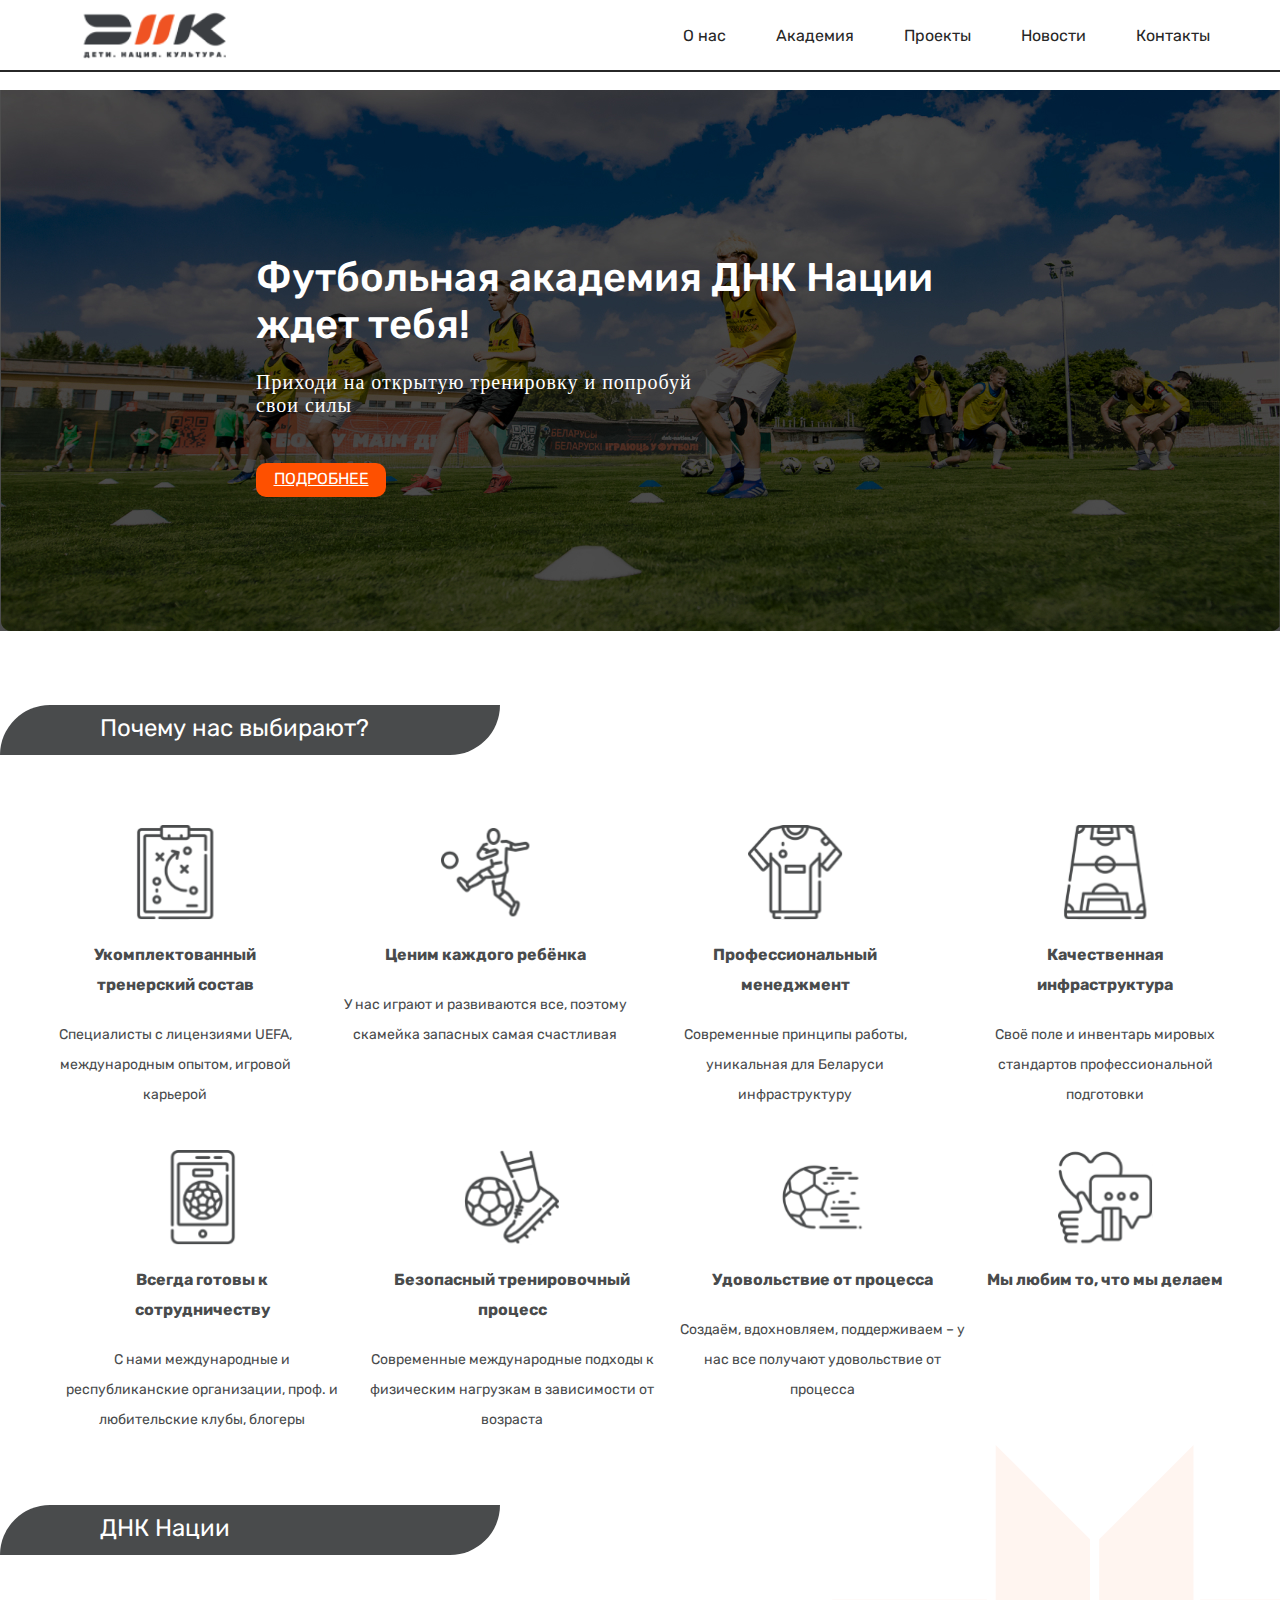
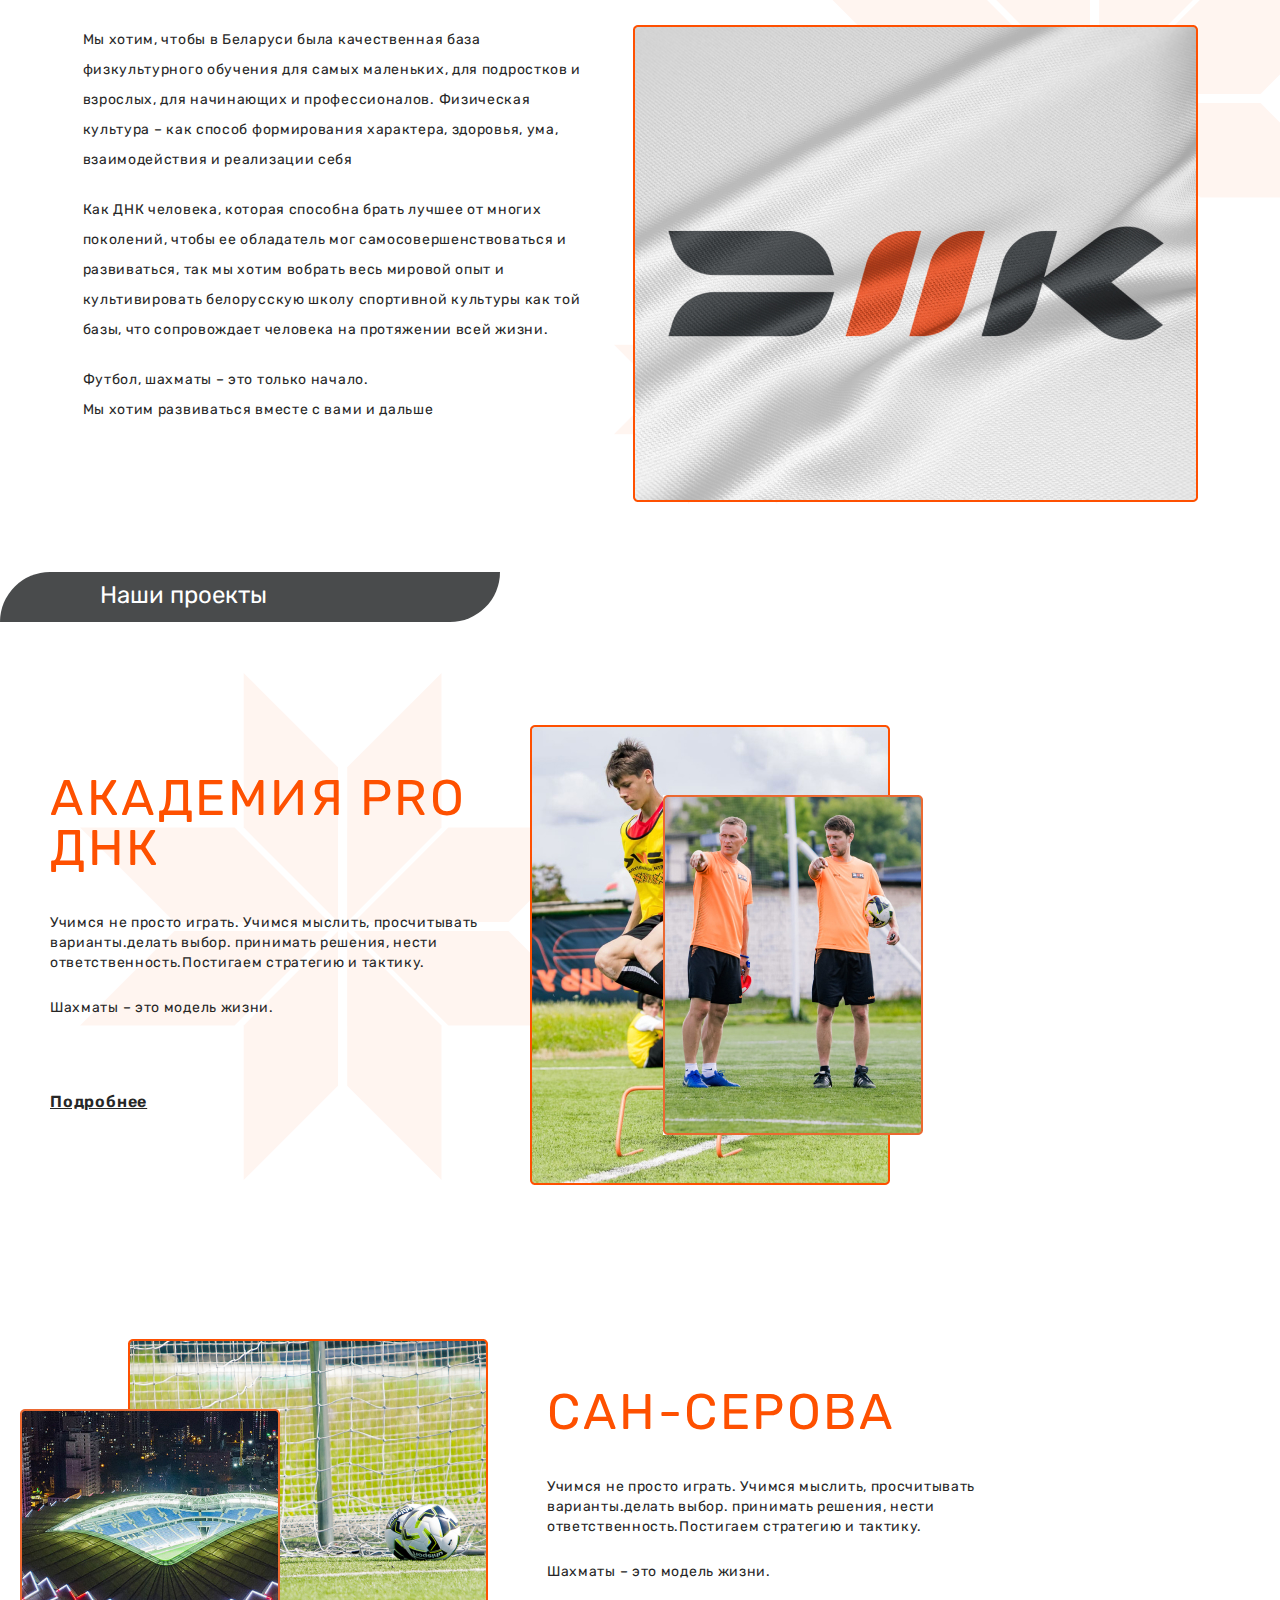
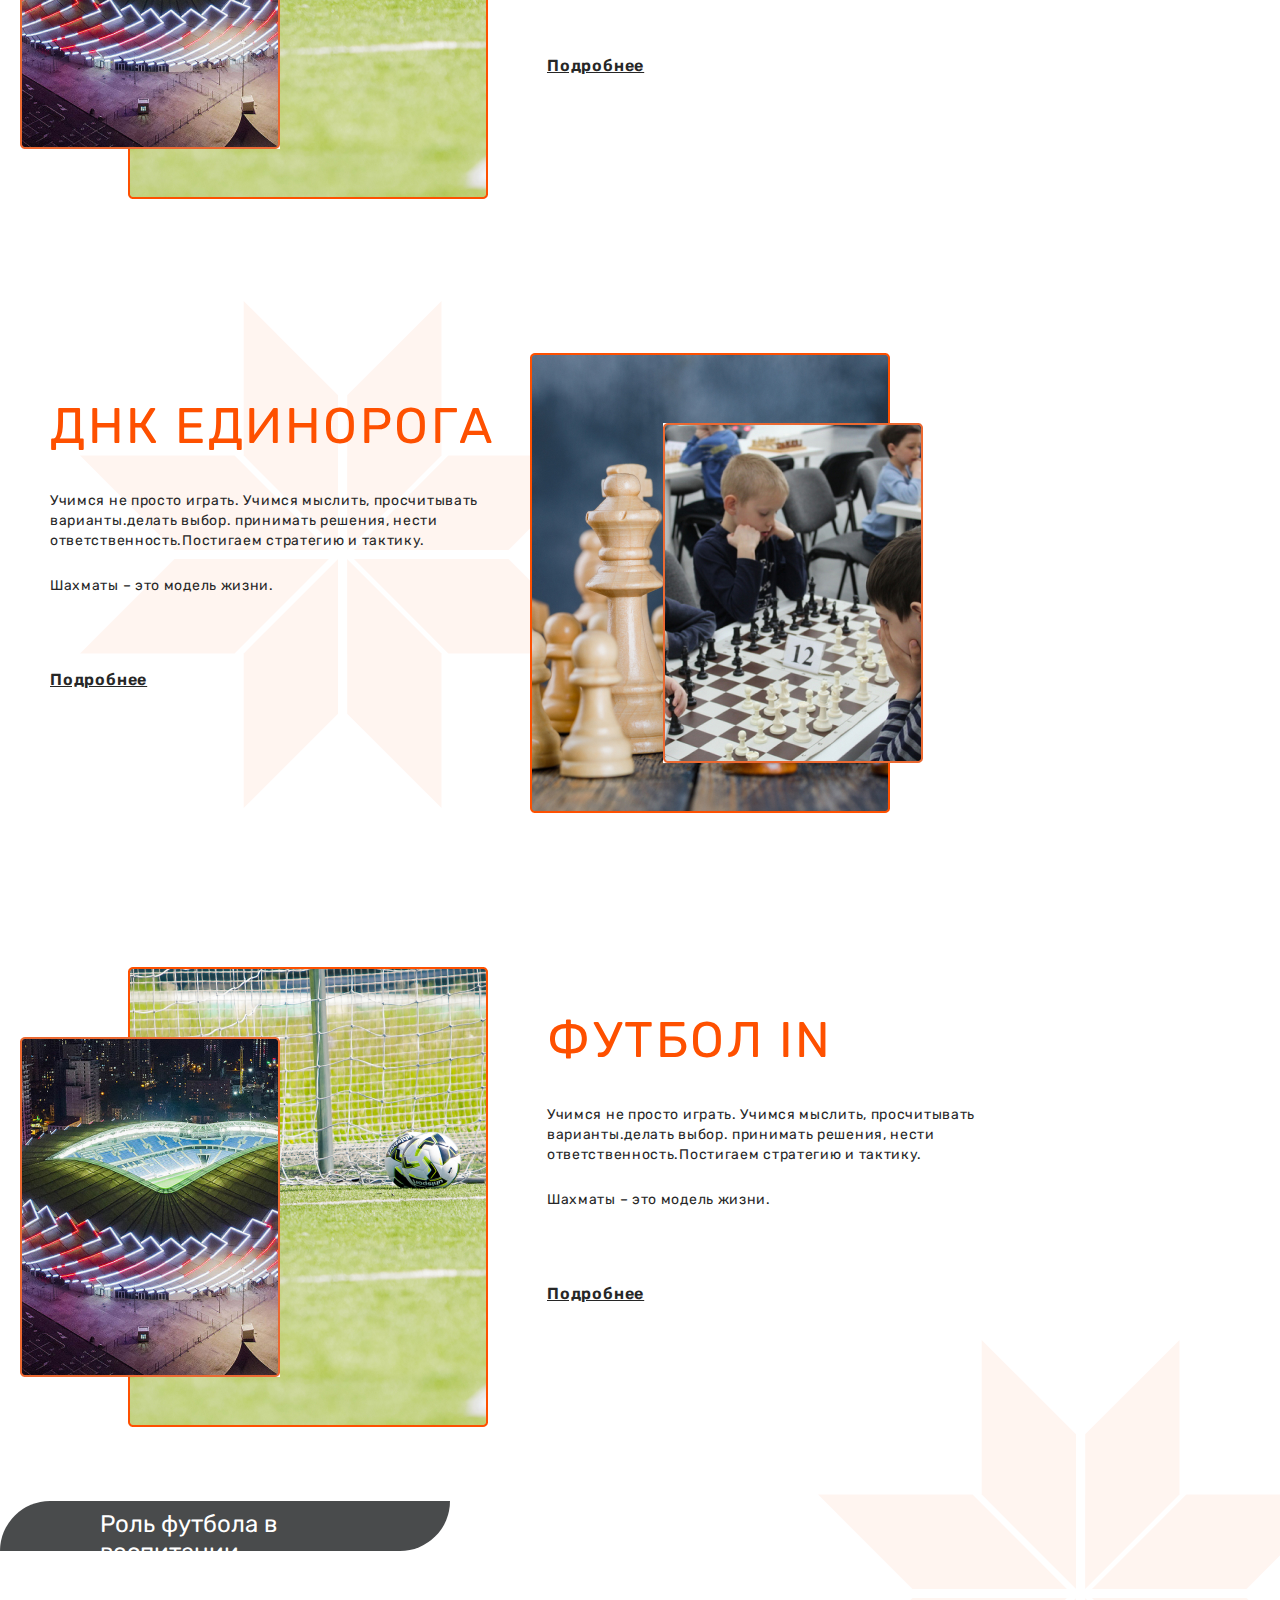
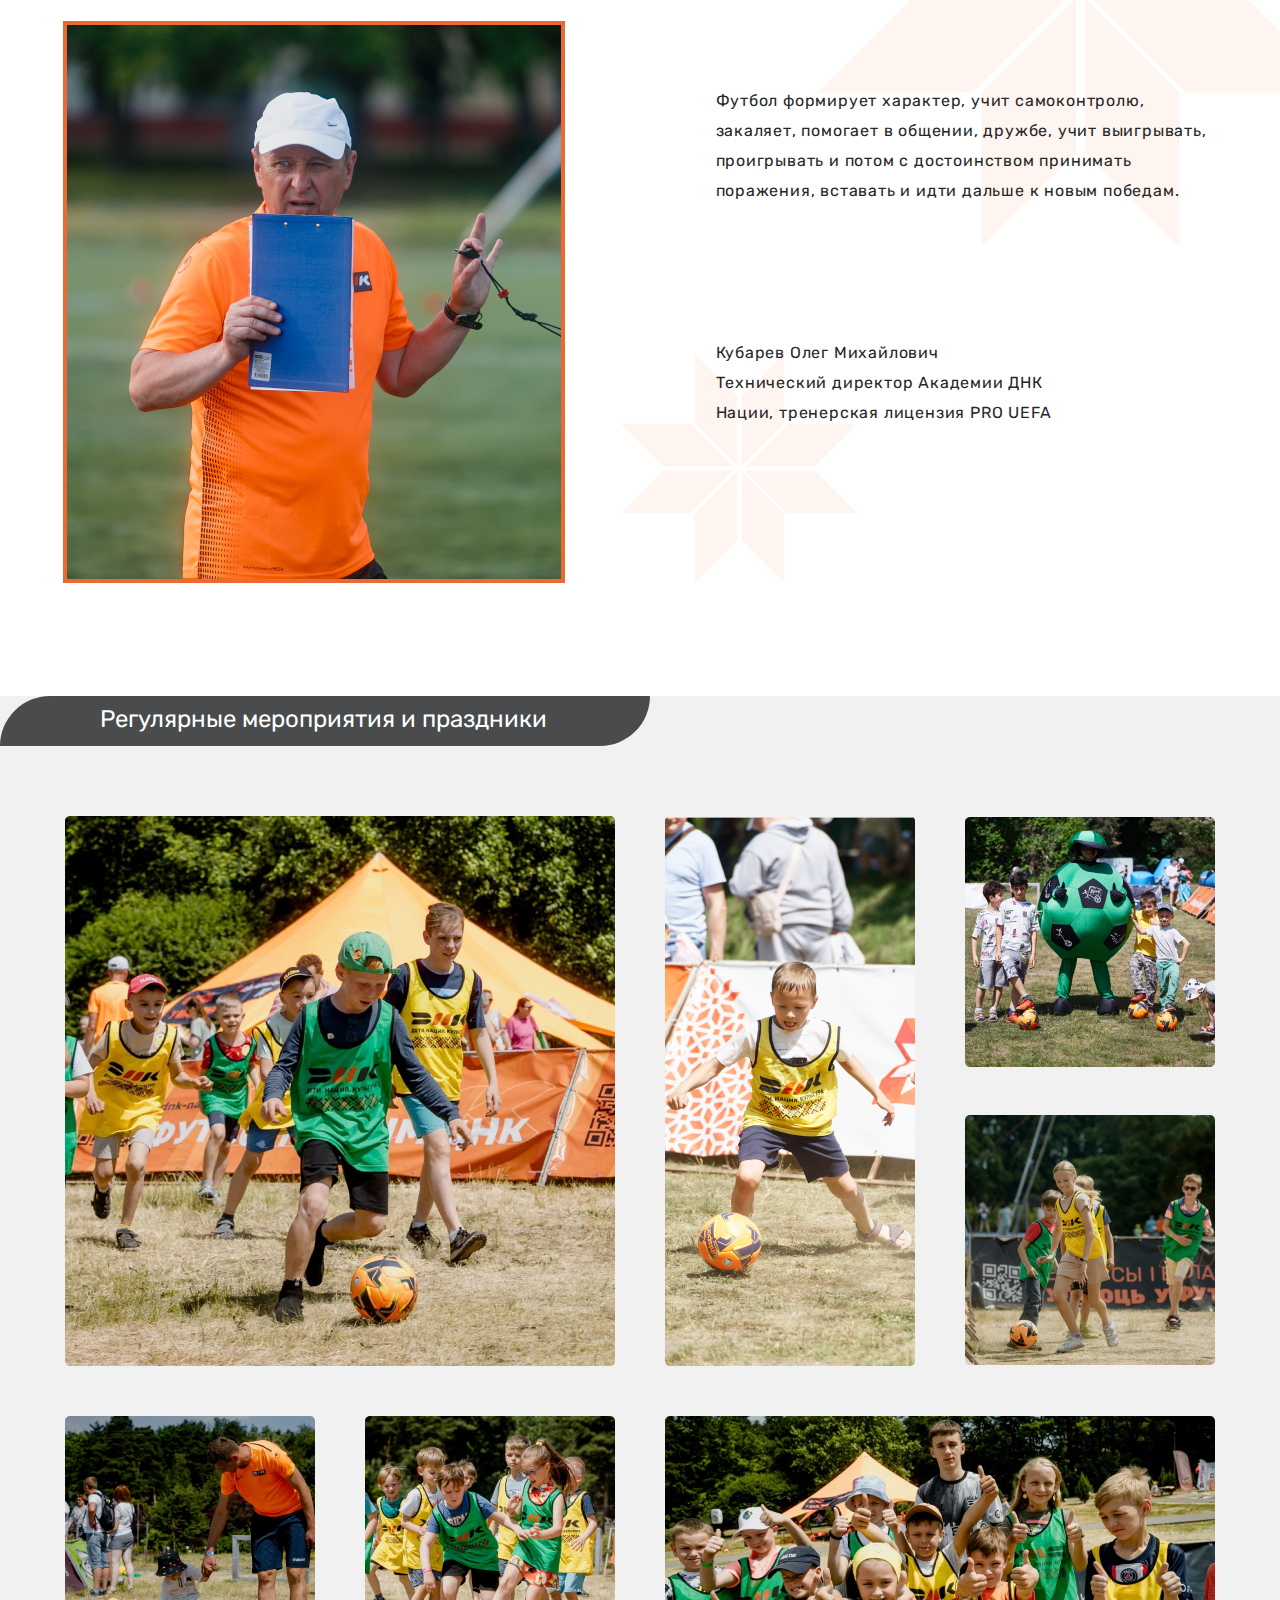
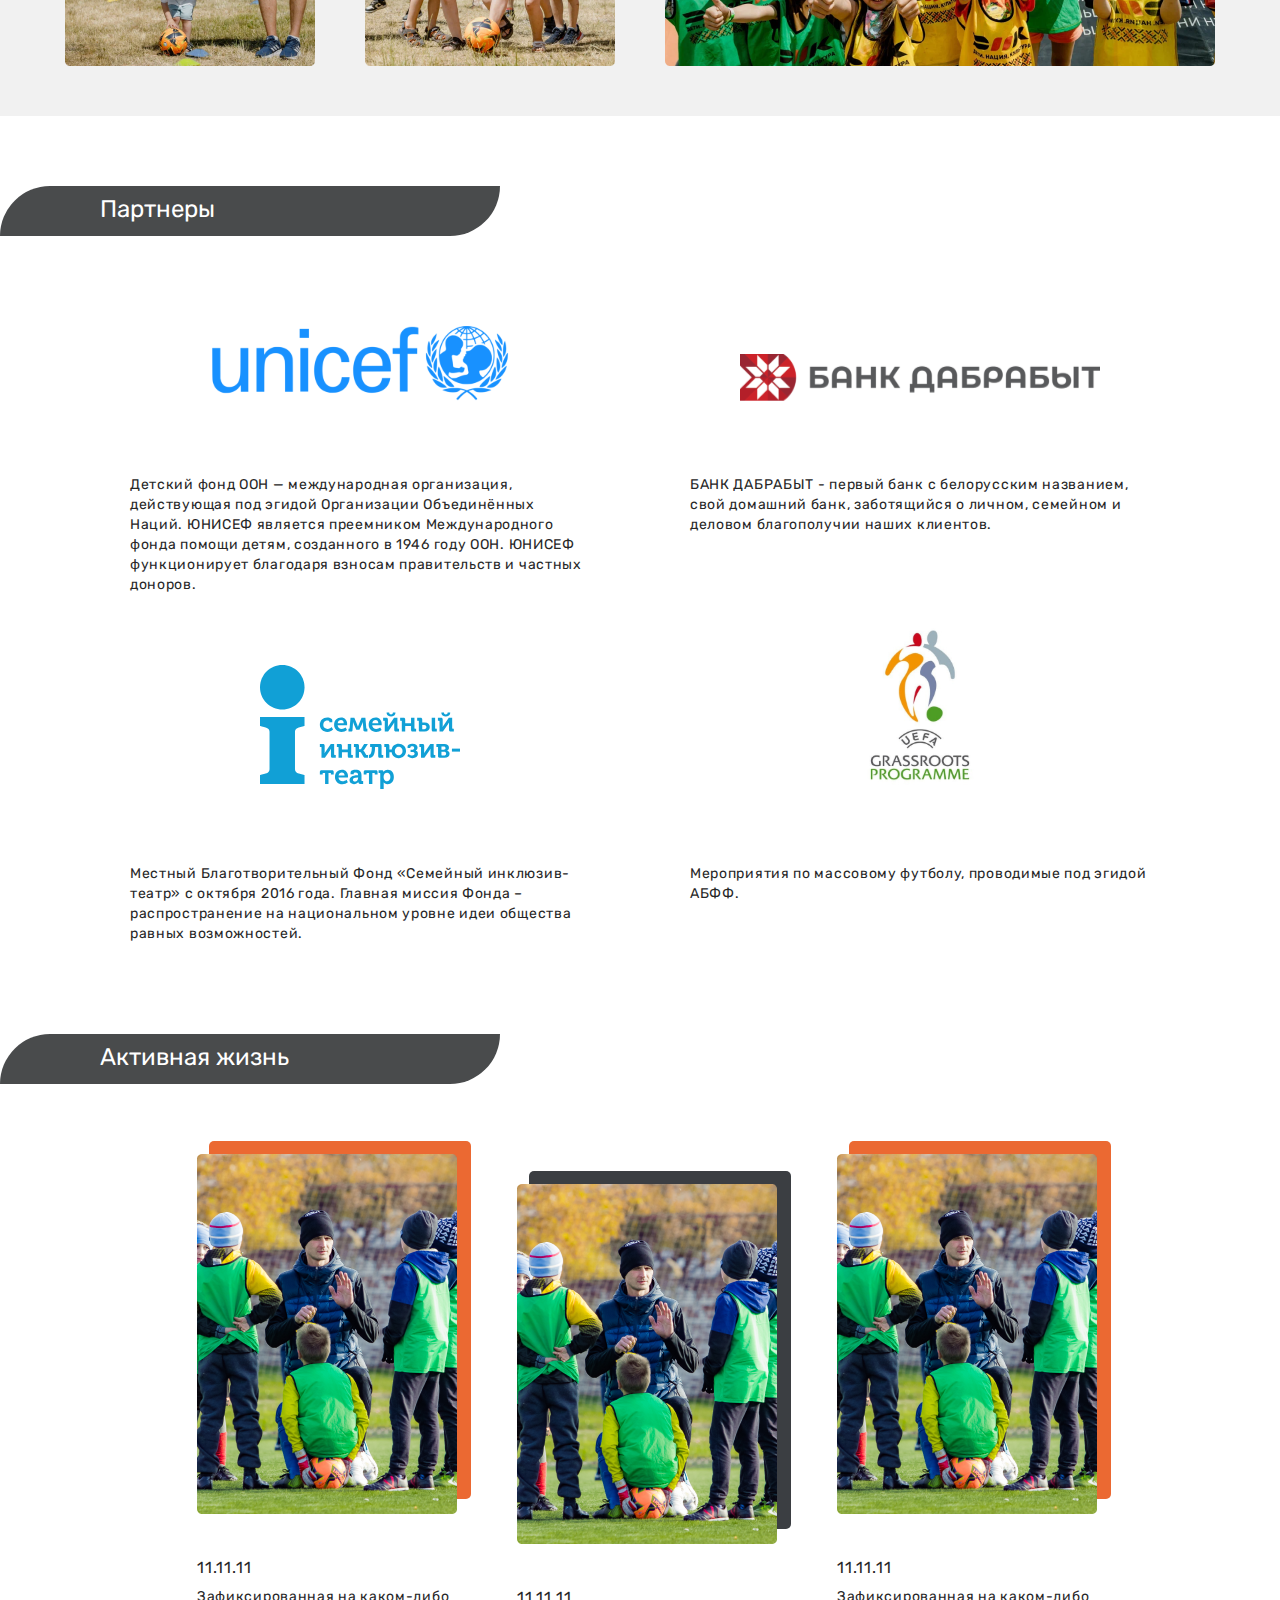
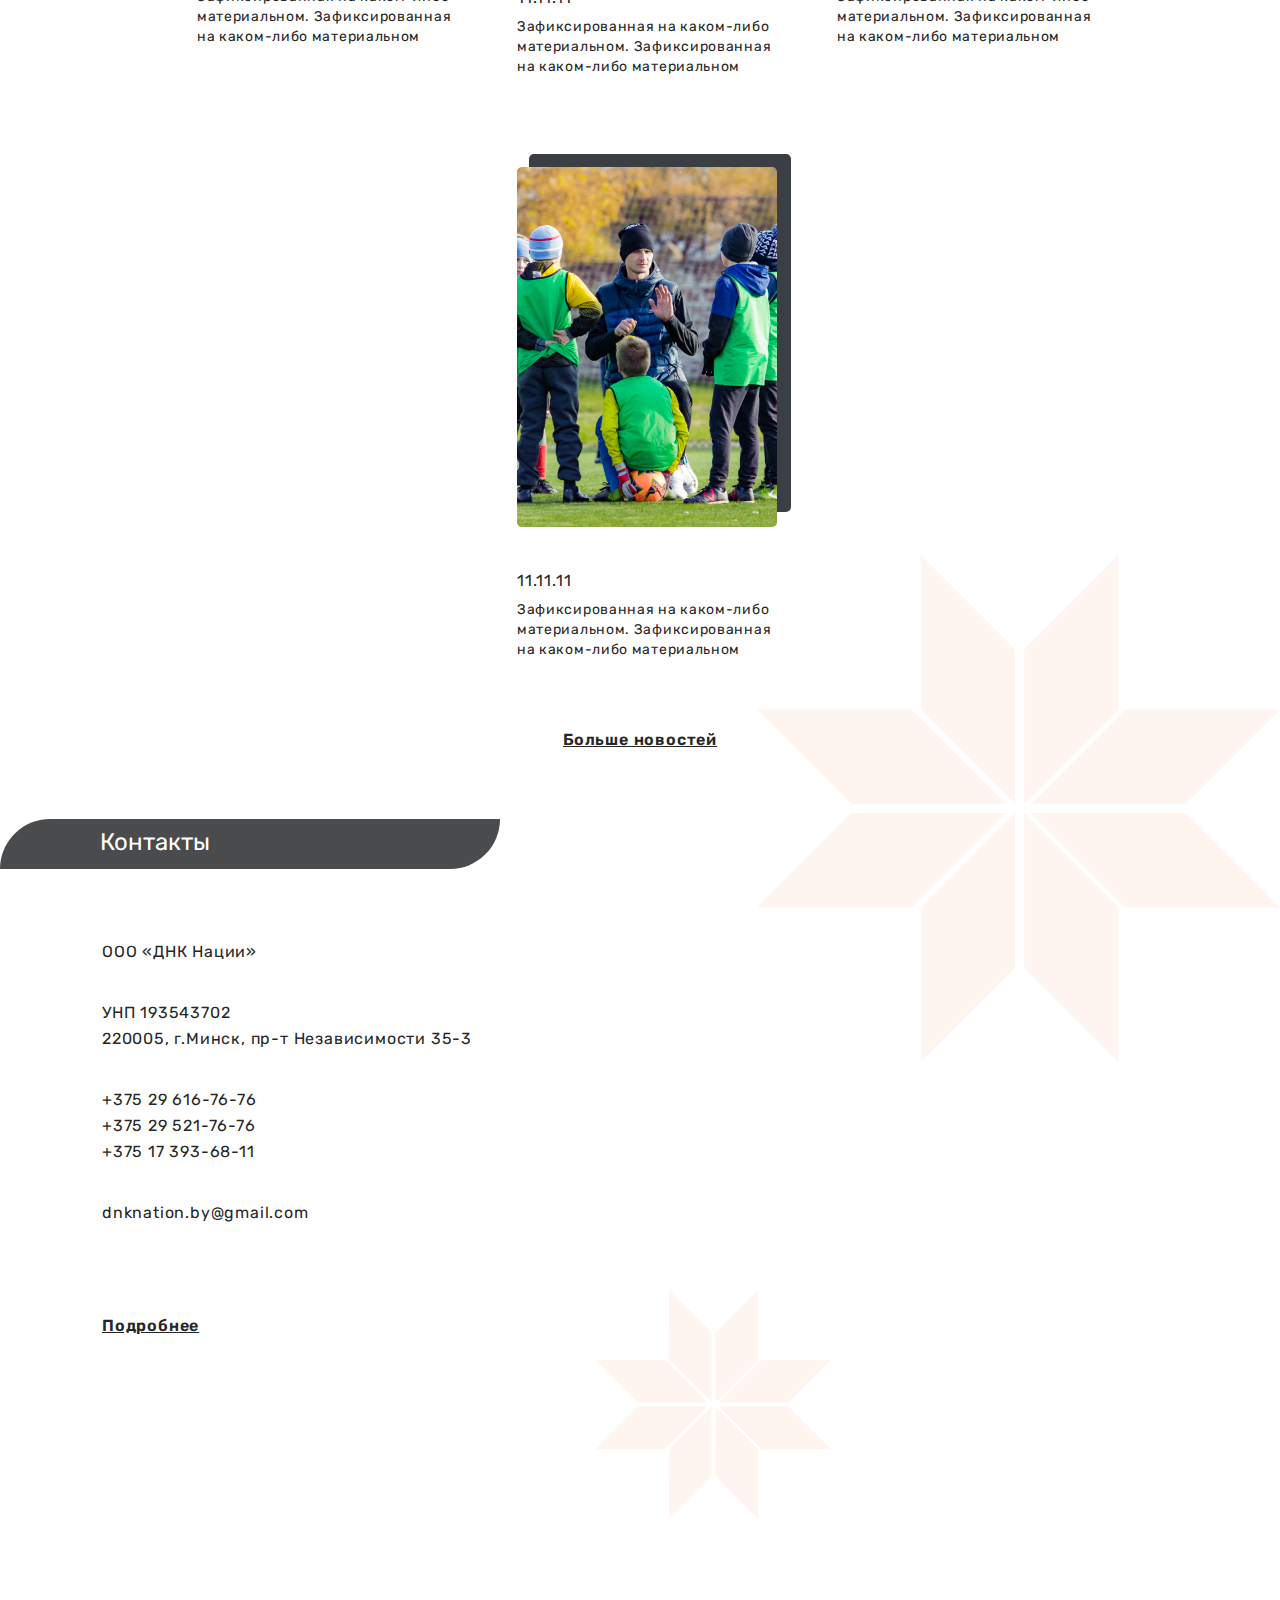
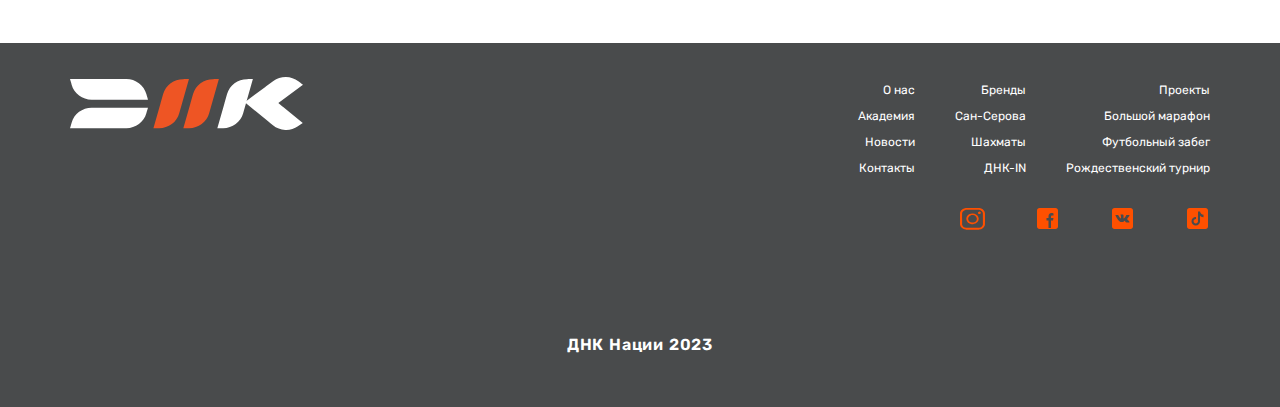
==== commit 7920b990: "added adaptive layout" ====
--- a/index.html
+++ b/index.html
@@ -27,50 +27,62 @@
 <body>
 
     <header class="header">
-        <div class="header-wrapper">
-            <img src="images/header-logo.png" alt="logo">
-            <nav>
-                <ul class="header-list">
-                    <li><a href="index.html">О нас</a></li>
-                    <li><a href="pages/academy.html">Академия</a></li>
-                    <li>Проекты</li>
-                    <li><a href="pages/news.html">Новости</a></li>
-                    <li><a href="pages/contacts.html">Контакты</a></li>
-                </ul>
-            </nav>
-            <a class="tel" href="tel:+375296167676">+375 29 616 76 76</a>
-            <a href="https://www.instagram.com/danila.knptski/"><img src="images/icons/inst.svg" alt="instagram"></a>
-        </div>
+        <div class="header__container">
+            <a class="header__logo" href="/DNK/pages/academy.html">
+                <img src="./images/header-logo.png" alt="header-logo">
+            </a>
+            <div class="header__menu menu">
+                <div class="menu__icon">
+                    <span></span>
+                </div>
+                <nav class="menu__body">
+                    <ul class="menu__list">
+                        <li><a class="menu__link" href="../index.html">О нас</a></li>
+                        <li><a class="menu__link" href="/DNK/pages/academy.html">Академия</a></li>
+                        <li>
+                            <a class="menu__link" href="#">Проекты</a>
+                            <span class="menu__arrow"></span>
+                            <ul class="menu__sub-list">
+                                <li><a class="menu__sub-link" href="http://dnk-football.by/">Наше поле </a></li>
+                                <li><a class="menu__sub-link" href="http://dnk-nation.by/futbol-dla-vseh">Футбол для
+                                        всех</a></li>
+                                <li><a class="menu__sub-link" href="http://dnk-nation.by/footbolnyi-zabeg">Футбольный
+                                        забег </a></li>
+                                <li><a class="menu__sub-link" href="#">Рождественский турнир</a></li>
+                                <li><a class="menu__sub-link" href="https://dnk-chess.by/">Шахматы</a></li>
+                            </ul>
+                        </li>
+                        <li> <a class="menu__link" href="/DNK/pages/news.html">Новости</a></li>
+                        <li><a class="menu__link" href="/DNK/pages/contacts.html">Контакты</a></li>
+                    </ul>
+                </nav>
+            </div>
+        </div>
+    </header>
+    <section class="header-slider">
         <div class="image-slider swiper">
-            <!-- Additional required wrapper -->
+
             <div class="image-slider__wrapper swiper-wrapper">
-                <!-- Slides -->
+
                 <div class="image-slider__slide swiper-slide">
                     <div class="image-slider__image">
-                    <div class="swiper-slide__info">
-                        <h2 class="swiper-slide__info-title">Футбольная академия ДНК Нации ждет тебя!</h2>
-                        <p class="swiper-slide__info-desc">Приходи на открытую тренировку и попробуй свои силы</p>
-                        <button class="swiper-slide__info-btn">Подробнее</button>
+                        <div class="swiper-slide__info">
+                            <h2 class="swiper-slide__info-title">Футбольная академия ДНК Нации ждет тебя!</h2>
+                            <p class="swiper-slide__info-desc">Приходи на открытую тренировку и попробуй свои силы</p>
+                            <a href="/DNK/pages/academy.html" class="swiper-slide__info-btn">Подробнее</a>
+                        </div>
+                        <img src="images/swiper-1.jpg" alt="">
                     </div>
-                    <img src="images/swiper-1.jpg" alt=""></div>
                 </div>
                 <div class="image-slider__slide swiper-slide">
                     <div class="image-slider__image">
-                    <div class="swiper-slide__info">
-                        <h2 class="swiper-slide__info-title">Футбольная академия ДНК Нации ждет тебя!</h2>
-                        <p class="swiper-slide__info-desc">Приходи на открытую тренировку и попробуй свои силы</p>
-                        <button class="swiper-slide__info-btn">Подробнее</button>
+                        <div class="swiper-slide__info">
+                            <h2 class="swiper-slide__info-title">Узнай про активную и насыщенную жизнь Академии</h2>
+                            <p class="swiper-slide__info-desc">Стань частью большой футбольной семьи!</p>
+                            <a href="/DNK/pages/academy.html" class="swiper-slide__info-btn">Подробнее</a>
+                        </div>
+                        <img src="images/swiper-1.jpg" alt="">
                     </div>
-                    <img src="images/swiper-1.jpg" alt=""></div>
-                </div>
-                <div class="image-slider__slide swiper-slide">
-                    <div class="image-slider__image">
-                    <div class="swiper-slide__info">
-                        <h2 class="swiper-slide__info-title">Футбольная академия ДНК Нации ждет тебя!</h2>
-                        <p class="swiper-slide__info-desc">Приходи на открытую тренировку и попробуй свои силы</p>
-                        <button class="swiper-slide__info-btn">Подробнее</button>
-                    </div>
-                    <img src="images/swiper-1.jpg" alt=""></div>
                 </div>
             </div>
             <div class="swiper-button-prev"></div>
@@ -78,7 +90,7 @@
         </div>
         <script src="https://cdn.jsdelivr.net/npm/swiper@10/swiper-bundle.min.js"></script>
         <script src="js/swiperFirstPage.js"></script>
-    </header>
+    </section>
     <section class="advantages">
         <div class="title-wrapper">
             <h2 class="advantages-title title">Почему нас выбирают?</h2>
@@ -163,12 +175,13 @@
         </ul>
     </section>
     <section class="about">
-        <img class="about-mini" src="images/icons/mini-star.svg" alt="">
-        <img class="about-big" src="images/icons/big-star.svg" alt="">
+
         <div class="title-wrapper">
             <h2 class="about-title title">ДНК Нации</h2>
         </div>
         <div class="about-wrapper">
+            <img class="about-mini" src="images/icons/mini-star.svg" alt="">
+            <img class="about-big" src="images/icons/big-star.svg" alt="">
             <div class="about-text">
                 <p>
                     Мы хотим, чтобы в Беларуси была качественная база физкультурного обучения для самых маленьких, для
@@ -204,7 +217,7 @@
                         варианты.делать выбор. принимать решения, нести ответственность.Постигаем стратегию и тактику.
                     </p>
                     <p class="text">Шахматы – это модель жизни.</p>
-                    <a class="projects-text__link link" href="#">Подробнее</a>
+                    <a class="projects-text__link link" href="./pages/academy.html">Подробнее</a>
                 </div>
                 <div class="projects-images">
                     <img class="hide" src="images/projects-1.jpg" alt="">
@@ -222,7 +235,7 @@
                         варианты.делать выбор. принимать решения, нести ответственность.Постигаем стратегию и тактику.
                     </p>
                     <p class="text">Шахматы – это модель жизни.</p>
-                    <a class="projects-text__link link" href="#">Подробнее</a>
+                    <a class="projects-text__link link" href="http://dnk-football.by/">Подробнее</a>
                 </div>
             </div>
             <div class="projects-description__block-1">
@@ -234,7 +247,7 @@
                         варианты.делать выбор. принимать решения, нести ответственность.Постигаем стратегию и тактику.
                     </p>
                     <p class="text">Шахматы – это модель жизни.</p>
-                    <a class="projects-text__link link" href="#">Подробнее</a>
+                    <a class="projects-text__link link" href="https://dnk-chess.by/">Подробнее</a>
                 </div>
                 <div class="projects-images">
                     <img class="hide" src="images/projects-5.jpg" alt="">
@@ -252,7 +265,7 @@
                         варианты.делать выбор. принимать решения, нести ответственность.Постигаем стратегию и тактику.
                     </p>
                     <p class="text">Шахматы – это модель жизни.</p>
-                    <a class="projects-text__link link" href="#">Подробнее</a>
+                    <a class="projects-text__link link" href="http://dnk-nation.by/futbol-dla-vseh">Подробнее</a>
                 </div>
             </div>
         </div>
@@ -365,7 +378,7 @@
                     на каком-либо материальном </p>
             </li>
         </ul>
-        <a href="#" class="activeLife-link link">Больше новостей</a>
+        <a href="./pages/news.html" class="activeLife-link link">Больше новостей</a>
     </section>
     <section class="contacts">
         <img class="contacts-big" src="images/icons/big-star.svg" alt="">
@@ -376,55 +389,66 @@
             <div class="contacts-content">
                 <p>ООО «ДНК Нации»</p>
 
-                <p>
-                    УНП 193543702
-                    220005, г.Минск, пр-т Независимости 35-3
-                </p>
-
-                <p>
-                    +375 29 616-76-76
-                    +375 29 521-76-76
-                    +375 17 393-68-11
-                </p>
-
-                <p>dnknation.by@gmail.com</p>
-                <a class="contacts-content__link link" href="#">Подробнее</a>
-            </div>
-
-            <iframe class="hide"
-                src="https://yandex.ru/map-widget/v1/?um=constructor%3A367e653623deb127f77fef96b96131113038ef31e78b0b1a073032bc90ac327a&amp;source=constructor"
-                width="500" height="500" frameborder="0"></iframe>
-        </div>
+                <div class="contacts-adress">
+                    <p>УНП 193543702</p>
+                    <p>220005, г.Минск, пр-т Независимости 35-3</p>
+                </div>
+                <div>
+                    <p><a class="contacts-requisites__link" href="tel:+375 29 616-76-76">+375 29 616-76-76</a></p>
+                    <p><a class="contacts-requisites__link" href="tel:+375 29 521-76-76">+375 29 521-76-76</a></p>
+                    <p><a class="contacts-requisites__link" href="tel:+375 17 393-68-11">+375 17 393-68-11</a></p>
+                </div>
+                <p><a class="contacts-requisites__link" href="mailto:dnknation.by@gmail.com">dnknation.by@gmail.com</a>
+                </p>
+                <a class="contacts-content__link link" href="./pages/contacts.html">Подробнее</a>
+            </div>
+            <div class="map"><iframe
+                src="https://yandex.ru/map-widget/v1/?um=constructor%3A27073a578ce6a00e80b9878823da29d96584a2b4edda1cd5f8793d74da243d6f&amp;source=constructor"
+                width="100%" height="600" frameborder="0"></iframe></div>
+            </div>
+        </div>
+
+        
         <img class="contacts-mini" src="images/icons/mini-star.svg" alt="">
     </section>
     <footer class="footer">
         <div class="footer-wrapper">
-            <img src="images/icons/footer.svg" alt="">
+            <img src="./images/icons/footer.svg" alt="">
             <ul class="footer-list">
                 <li class="footer-list__item">
-                    <p>О нас</p>
-                    <p>Академия</p>
-                    <p>Новости</p>
-                    <p>Контакты</p>
+                    <p><a class="footer-list__item-link" href="./index.html">О нас</a></p>
+                    <p><a class="footer-list__item-link" href="./pages/academy.html">Академия</a></p>
+                    <p><a class="footer-list__item-link" href="./pages/news.html">Новости</a></p>
+                    <p><a class="footer-list__item-link" href="./pages/contacts.html">Контакты</a></p>
                 </li>
                 <li class="footer-list__item">
                     <p>Бренды</p>
-                    <p>Сан-Серова</p>
-                    <p>Шахматы</p>
-                    <p>ДНК-IN</p>
+                    <p><a class="footer-list__item-link" href="http://dnk-football.by/">Сан-Серова</a></p>
+                    <p><a class="footer-list__item-link" href="https://dnk-chess.by/">Шахматы</a></p>
+                    <p><a class="footer-list__item-link" href="#">ДНК-IN</a></p>
                 </li>
                 <li class="footer-list__item">
                     <p>Проекты</p>
-                    <p>Большой марафон</p>
-                    <p>Футбольный забег</p>
-                    <p>Рождественский турнир</p>
+                    <p><a class="footer-list__item-link" href="#">Большой марафон</a></p>
+                    <p><a class="footer-list__item-link" href="http://dnk-nation.by/footbolnyi-zabeg">Футбольный
+                            забег</a></p>
+                    <p><a class="footer-list__item-link" href="#">Рождественский турнир</a></p>
                 </li>
             </ul>
         </div>
-        <a class="footer-img" href="https://www.instagram.com/danila.knptski/"><img src="images/icons/inst.svg"
-                alt="instagram"></a>
+        <div class="footer-links">
+            <a class="footer-img" href="https://www.instagram.com/dnk_football/"><img src="./images/icons/inst.svg"
+                    alt="instagram"></a>
+            <a class="footer-img" href="https://www.facebook.com/minskfsm/
+            "><img src="./images/icons/facebook.svg" alt="instagram"></a>
+            <a class="footer-img" href="https://m.vk.com/dnknation"><img src="./images/icons/vk.svg"
+                    alt="instagram"></a>
+            <a class="footer-img" href=" https://m.vk.com/dnknation"><img src="./images/icons/tiktok.svg"
+                    alt="instagram"></a>
+        </div>
         <h3 class="footer-text">ДНК Нации 2023</h3>
     </footer>
+    <script src="./js/header.js"></script>
 </body>
 
 </html>--- a/styles/global.css
+++ b/styles/global.css
@@ -15,6 +15,14 @@
 h6 {
     margin: 0;
     padding: 0;
+}
+
+.wrapper {
+    min-height: 100%;
+}
+
+body {
+    height: 100%;
 }
 
 .title {
@@ -59,7 +67,7 @@
 
 .desc {
     color: #494B4C;
-    font-size: 14px;
+    font-size: 16px;
     font-weight: 600;
     line-height: 27.5px;
     letter-spacing: 0.7px;
@@ -78,7 +86,7 @@
     display: block;
 }
 
-@media (min-width: 320px) and (max-width: 900px) {
+@media (min-width: 320px) and (max-width: 768px) {
 
     .title {
         color: #FFF;
@@ -92,4 +100,8 @@
         border-radius: 100px 0;
         background: #494B4C;
     }
+}
+
+.header-slider {
+    margin-top: 90px;
 }--- a/styles/header.css
+++ b/styles/header.css
@@ -1,18 +1,46 @@
-.header-wrapper {
+body._lock {
+    overflow: hidden;
+}
+
+header {
+    position: fixed;
+    top: 0;
+    left: 0;
+    width: 100%;
+    z-index: 10 ;
+    background-color: white;
+    border-bottom: 2px solid#272727;
+}
+
+.header__container {
+    max-width: 1200px;
+    padding: 0 30px;
     display: flex;
     align-items: center;
     justify-content: space-between;
-    padding: 15px 65px 31.6px 60px;
-}
-
-.header-list {
-    display: flex;
-    justify-content: space-between;
-    gap: 48px;
-}
-
-.header-list a {
-    padding: 20px 0 24.43px;
+    margin: 0 auto;
+}
+
+.header__logo {
+    z-index: 5;
+    position: relative;
+    height: 70px;
+}
+
+.header__logo img {
+    height: 100%;
+}
+
+.menu__icon {
+    display: none;
+}
+
+.menu__list>li {
+    position: relative;
+    margin: 0 0 0 20px;
+}
+
+.menu__link {
     color: #272727;
     font-size: 16px;
     font-weight: 400;
@@ -21,31 +49,209 @@
     cursor: pointer;
 }
 
-@media (max-width: 1100px) {
-   
-    .header-wrapper {
-        padding: 15px 35px 31.6px 30px;
-    }
-}
-
-@media (max-width: 960px) {
-    .header-wrapper {
-        padding: 15px 35px 31.6px 30px;
-    }
-
-    .tel {
+.menu__link:hover {
+    text-decoration: underline;
+}
+
+.menu__sub-list {
+    position: absolute;
+    top: 100%;
+    /* right: 0; */
+    background-color: #FE5000;
+    padding: 5px;
+    min-width: 150px;
+}
+
+.menu__sub-list li {
+    margin: 0 0 10px 0;
+}
+
+.menu__sub-list li:last-child {
+    margin: 0;
+}
+
+.menu__sub-link {
+    color: #272727;
+    font-size: 16px;
+    font-weight: 400;
+    line-height: 18px;
+    text-decoration: none;
+    cursor: pointer;
+}
+
+.menu__sub-link:hover {
+    text-decoration: underline;
+}
+
+.menu__arrow {
+    display: none;
+}
+
+body._touch .menu__arrow {
+    display: block;
+    width: 0;
+    height: 0;
+    border-left: 6px solid transparent;
+    border-right: 6px solid transparent;
+    border-top: 10px solid #FE5000;
+    transition: transform 0.3s ease 0s;
+    margin: 0 0 0 5px;
+}
+
+body._touch .menu__list > li {
+    display: flex;
+    align-items: center;
+}
+
+body._touch .menu__link {
+    flex: 1 1 auto;
+}
+
+body._pc .menu__list > li:hover .menu__sub-list {
+    opacity: 1;
+    visibility: visible;
+    transform: translate(0, 0);
+    pointer-events: all;
+}
+
+body._touch .menu__list > li._active .menu__sub-list {
+    opacity: 1;
+    visibility: visible;
+    transform: translate(0, 0);
+    pointer-events: all;
+}
+
+body._touch .menu__list > li._active .menu__arrow {
+    transform: rotate(-180deg);
+}
+
+@media (min-width: 767px) {
+    .menu__list {
+        display: flex;
+        align-items: center;
+        gap: 30px;
+    }
+
+    .menu__list>li {
+        padding: 10px 0;
+    }
+
+    .menu__sub-list {
+        visibility: hidden;
+        transform: translate(0px, 10%);
+        opacity: 0;
+        pointer-events: none;
+        transition: all 0.3s ease 0s;
+    }
+}
+
+@media (max-width: 767px) {
+
+    .menu__icon {
+        z-index: 5;
+        display: block;
+        position: relative;
+        width: 30px;
+        height: 18px;
+        cursor: pointer;
+    }
+
+    .menu__icon span,
+    .menu__icon::before,
+    .menu__icon::after {
+        left: 0;
+        position: absolute;
+        height: 10%;
+        width: 100%;
+        transition: all 0.3s ease 0s;
+        background-color: #FE5000;
+    }
+
+    .menu__icon::before,
+    .menu__icon::after {
+        content: '';
+    }
+    .menu__icon::before {
+        top: 0;
+    }
+
+    .menu__icon::after {
+        bottom: 0;
+    }
+
+     .menu__icon span {
+        top: 50%;
+        transform: scale(1) translate(0px, -50%);
+    }
+
+    .menu__icon._active span {
+        transform: scale(0) translate(0px, -50%);
+    }
+
+    .menu__icon._active::before {
+        top: 50%;
+        transform: rotate(-45deg) translate(0px, -50%);
+    }
+
+    .menu__icon._active::after {
+        bottom: 50%;
+        transform: rotate(45deg) translate(0px, 50%);
+    }
+
+    .menu__body {
+        position: fixed;
+        top: 0;
+        left: -100%;
+        width: 100%;
+        height: 100%;
+        background-color: black;
+        padding: 100px 30px 30px 30px;
+        transition: left 0.3s ease 0s;
+        overflow: auto;
+    }
+
+    .menu__body._active {
+        left: 0;
+    }
+
+    .menu__body::before {
+        content: '';
+        position: fixed;
+        width: 100%;
+        top: 0;
+        left: 0;
+        height: 70px;
+        background-color: white;
+        z-index: 2;
+    }
+
+    .menu__list > li {
+        margin: 0 0 30px 0;
+        flex-wrap: wrap;
+    }
+
+    .menu__list > li:last-child {
+        margin-bottom: 0;
+    }
+
+    .menu__link {
+        font-size: 24px;
+        color: white;
+    }
+
+    .menu__sub-list {
+        position: relative;
+        background-color: #FE5000;
+        flex: 1 1 100%;
+        margin: 20px 0 0 0;
         display: none;
     }
-}
-
-@media (max-width: 768px) {
-    .header-wrapper {
-        padding: 0;
-    }
-
-    .header-list {
-        gap: 30px;
-    }
-}
-
-/* burger <660px*/+
+    .menu__list > li._active .menu__sub-list {
+        display: block;
+    } 
+    
+    .menu__sub-link {
+        font-size: 20px; 
+    }
+} --- a/styles/aboutPage/about.css
+++ b/styles/aboutPage/about.css
@@ -62,17 +62,11 @@
     }
     
     .about-mini {
-        position: absolute;
-        top: 62%;
-        left: 48%;
-        z-index: -1;
+        display: none;
     }
     
     .about-big {
-        position: absolute;
-        top: -10%;
-        left: 65%;
-        z-index: -1;
+        display: none;
     }
 }
 
--- a/styles/aboutPage/projects.css
+++ b/styles/aboutPage/projects.css
@@ -31,14 +31,14 @@
     position: absolute;
     left: 65%;
     top: 15%;
-    z-index: 100;
+    z-index: 1;
 }
 
 .projects-1 {
     position: absolute;
     left: -40%;
     top: 15%;
-    z-index: 100;
+    z-index: 1;
 }
 
 .projects-text {
@@ -114,14 +114,14 @@
         position: relative;
         left: 0;
         top: 0;
-        z-index: 100;
+        z-index: 1;
     }
     
     .projects-1 {
         position: relative;;
         left: 0;
         top: 0;
-        z-index: 100;
+        z-index: 1;
     }
     
     .projects-text {
@@ -195,14 +195,14 @@
         position: absolute;
         left: 37%;
         top: 15%;
-        z-index: 100;
+        z-index: 1;
     }
     
     .projects-1 {
         position: absolute;
         left: -30%;
         top: 15%;
-        z-index: 100;
+        z-index: 1;
     }
     
     .projects-text {
--- a/styles/aboutPage/contacts.css
+++ b/styles/aboutPage/contacts.css
@@ -19,8 +19,9 @@
 
 .contacts-wrapper {
     display: flex;
-    gap: 226px;
+    gap: 30px;
     margin-top: 100px;
+    justify-content: space-between;
     padding: 0 110px 164px 102px;
 }
 
@@ -41,6 +42,20 @@
     margin-top: 55px;
 }
 
+.contacts-requisites__link {
+    color: #272727;
+    font-size: 16px;
+    font-weight: 400;
+    line-height: 26px;
+    text-decoration: none;
+    letter-spacing: 0.8px;
+}
+
+.map {
+    max-width: 600px;
+    width: 100%;
+}
+
 @media (min-width: 320px) and (max-width: 768px) {
 
     .contacts {
@@ -48,21 +63,21 @@
         margin-top: 50px;
         margin-bottom: 50px;
     }
-    
+
     .contacts-big {
         position: absolute;
         z-index: -1;
         top: -32%;
         right: 0px;
     }
-    
+
     .contacts-mini {
         position: absolute;
         z-index: -1;
         right: 35%;
         bottom: 15%;
     }
-    
+
     .contacts-wrapper {
         display: flex;
         justify-content: center;
@@ -70,7 +85,7 @@
         margin-top: 50px;
         padding: 0 30px;
     }
-    
+
     .contacts-content {
         display: flex;
         max-width: 372px;
@@ -82,10 +97,14 @@
         letter-spacing: 0.8px;
         align-items: flex-start;
     }
-    
+
     .contacts-content__link {
         display: block;
         margin-top: 50px;
+    }
+
+    .map {
+        display: none;
     }
 }
 
@@ -94,28 +113,28 @@
         position: relative;
         margin-top: 70px;
     }
-    
+
     .contacts-big {
         position: absolute;
         z-index: -1;
         top: -32%;
         right: 0px;
     }
-    
+
     .contacts-mini {
         position: absolute;
         z-index: -1;
         right: 35%;
         bottom: 15%;
     }
-    
+
     .contacts-wrapper {
         display: flex;
-        gap: 226px;
+        gap: 30px;
         margin-top: 70px;
         padding: 0 110px 100px 102px;
     }
-    
+
     .contacts-content {
         display: flex;
         max-width: 372px;
@@ -127,9 +146,11 @@
         letter-spacing: 0.8px;
         align-items: flex-start;
     }
-    
+
     .contacts-content__link {
         display: block;
         margin-top: 55px;
     }
+
+
 }--- a/styles/footer.css
+++ b/styles/footer.css
@@ -4,7 +4,9 @@
 
 .footer-wrapper {
     display: flex;
-    padding: 34px 109px 0 30px;
+    max-width: 1200px;
+    margin: 0 auto;
+    padding: 34px 30px 0 30px;
     align-items: flex-start;
     justify-content: space-between;
 }
@@ -18,11 +20,18 @@
     gap: 40px;
 }
 
+.footer-links {
+    display: flex;
+    align-items: center;
+    justify-content: flex-end;
+    padding: 0 30px;
+    gap: 50px;
+    max-width: 1200px;
+    margin: 25px auto 0;
+}
+
 .footer-img {
-    margin-top: 25px;
-    margin-right: 109px;
     display: block;
-    text-align: right;
 }
 
 .footer-text {
@@ -35,8 +44,22 @@
     margin-top: 100px;
 }
 
+.footer-list__item-link {
+    text-decoration: none;
+    cursor: pointer;
+    color: #FFF;
+    text-align: right;
+    font-size: 12px;
+    font-weight: 400;
+    line-height: 26px;
+}
+
+.footer-list__item-link:hover {
+    text-decoration: underline;
+}
+
 @media (min-width: 320px) and (max-width: 768px) {
-    
+
     .footer-wrapper {
         display: flex;
         padding: 30px;
@@ -45,7 +68,7 @@
         flex-wrap: wrap;
         gap: 50px;
     }
-    
+
     .footer-list {
         margin-top: 0;
         color: #FFF;
@@ -55,14 +78,19 @@
         display: flex;
         gap: 40px;
     }
-    
+
+    .footer-links {
+        justify-content: center;
+        margin: 0;
+    }
+
     .footer-img {
         margin-top: 0;
         margin-right: 0;
         display: block;
         text-align: center;
     }
-    
+
     .footer-text {
         color: #FFF;
         font-size: 16px;
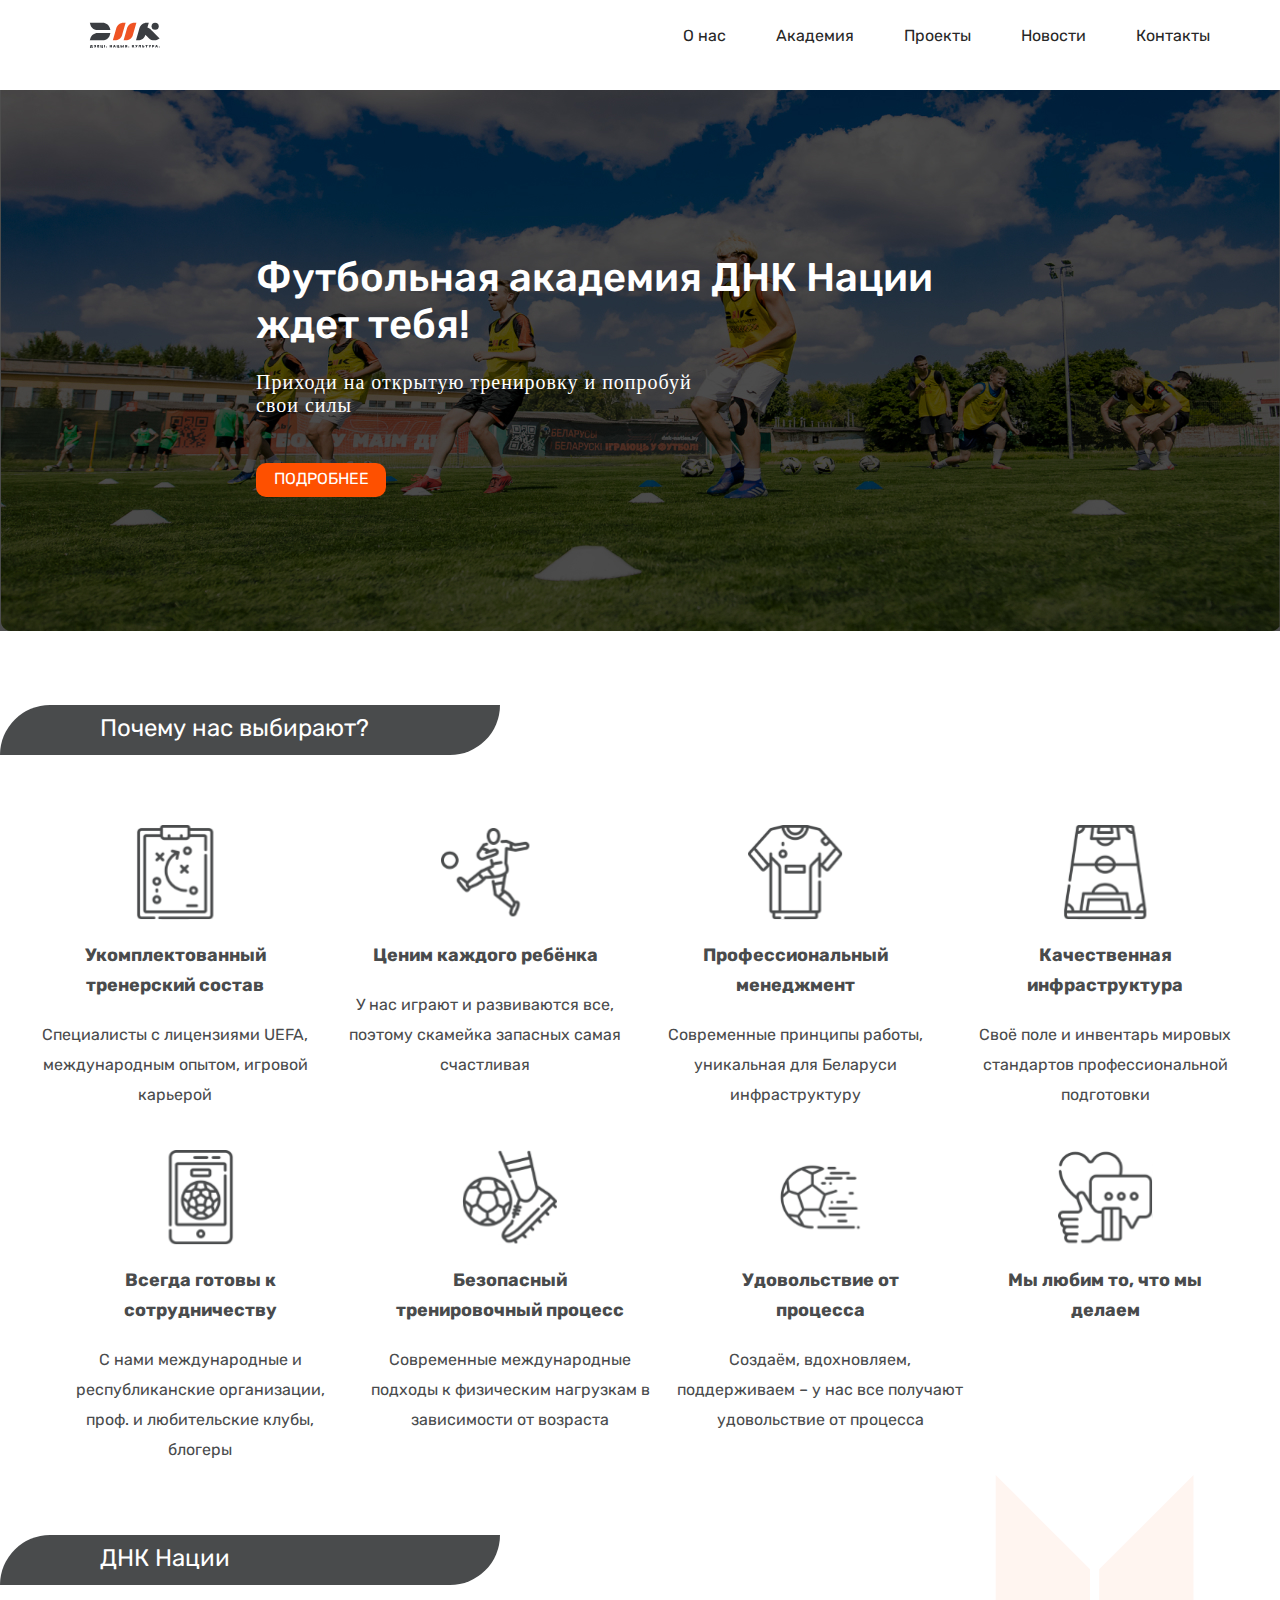
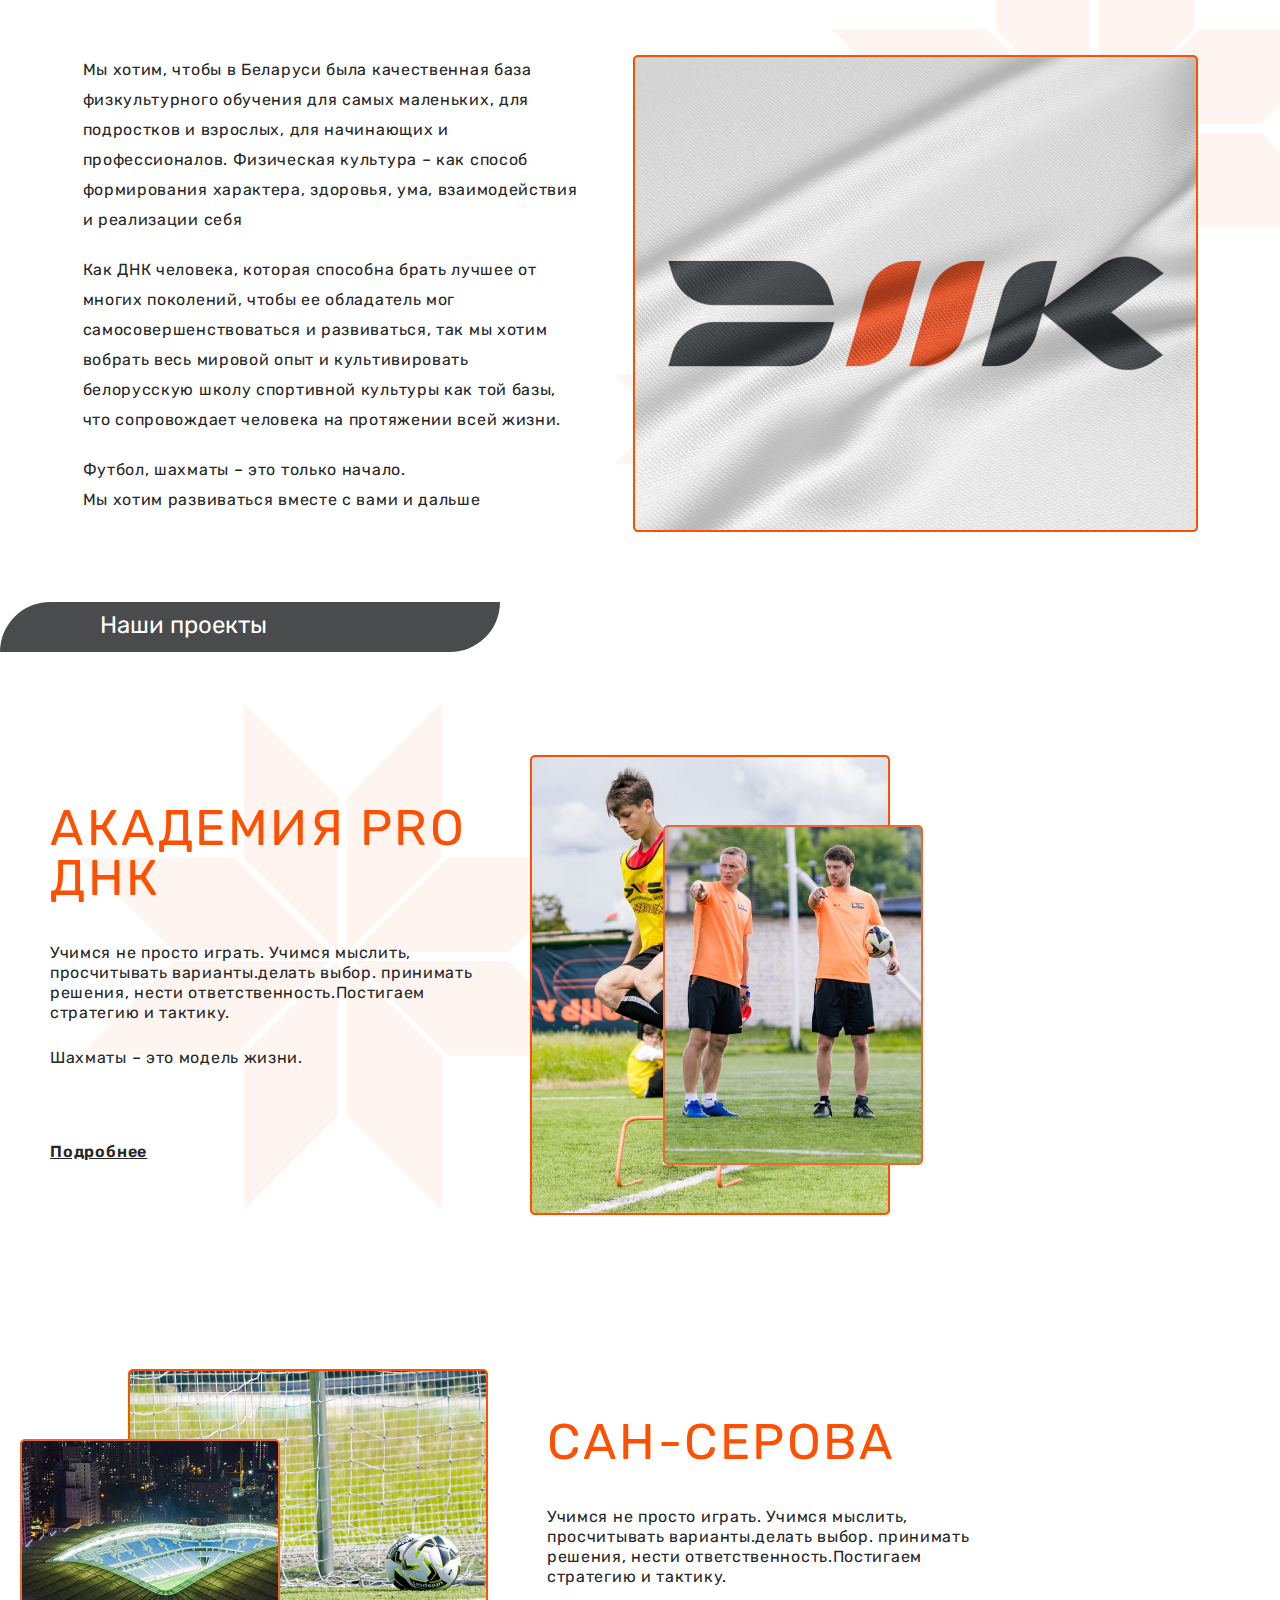
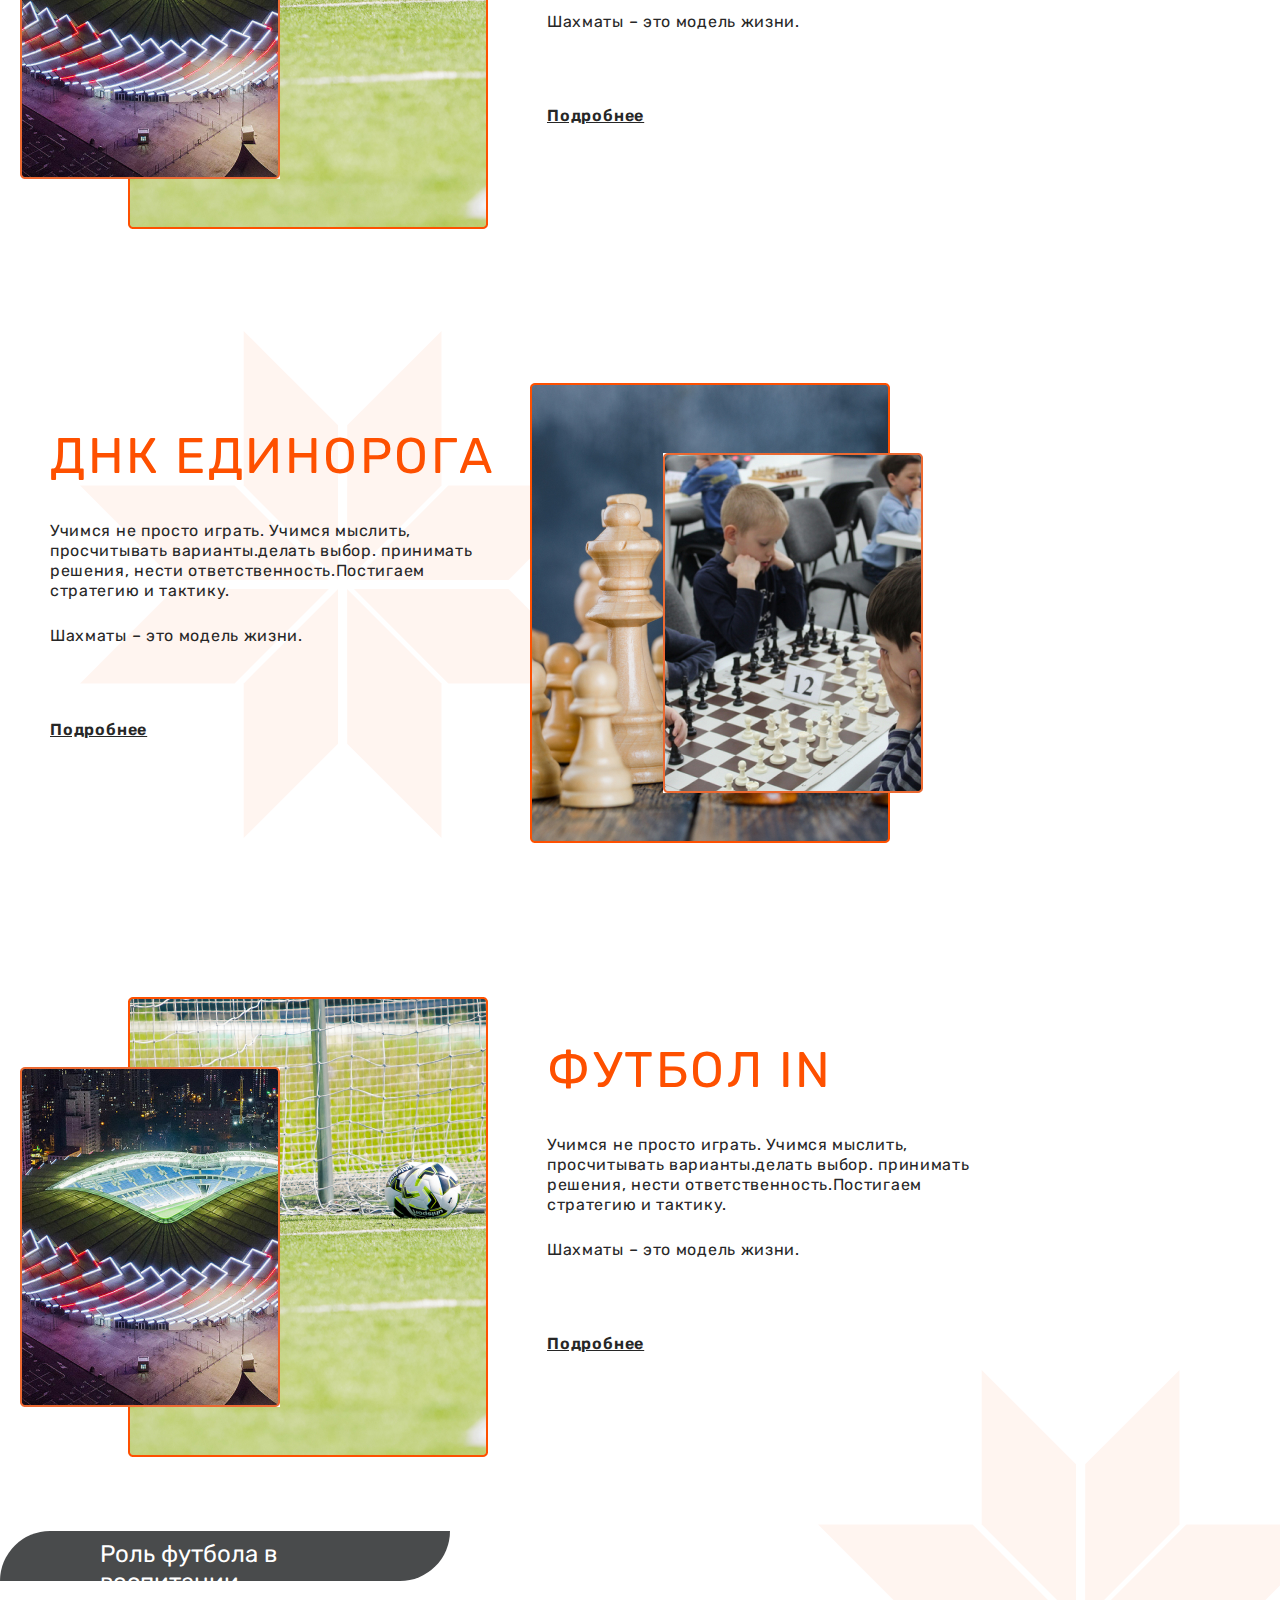
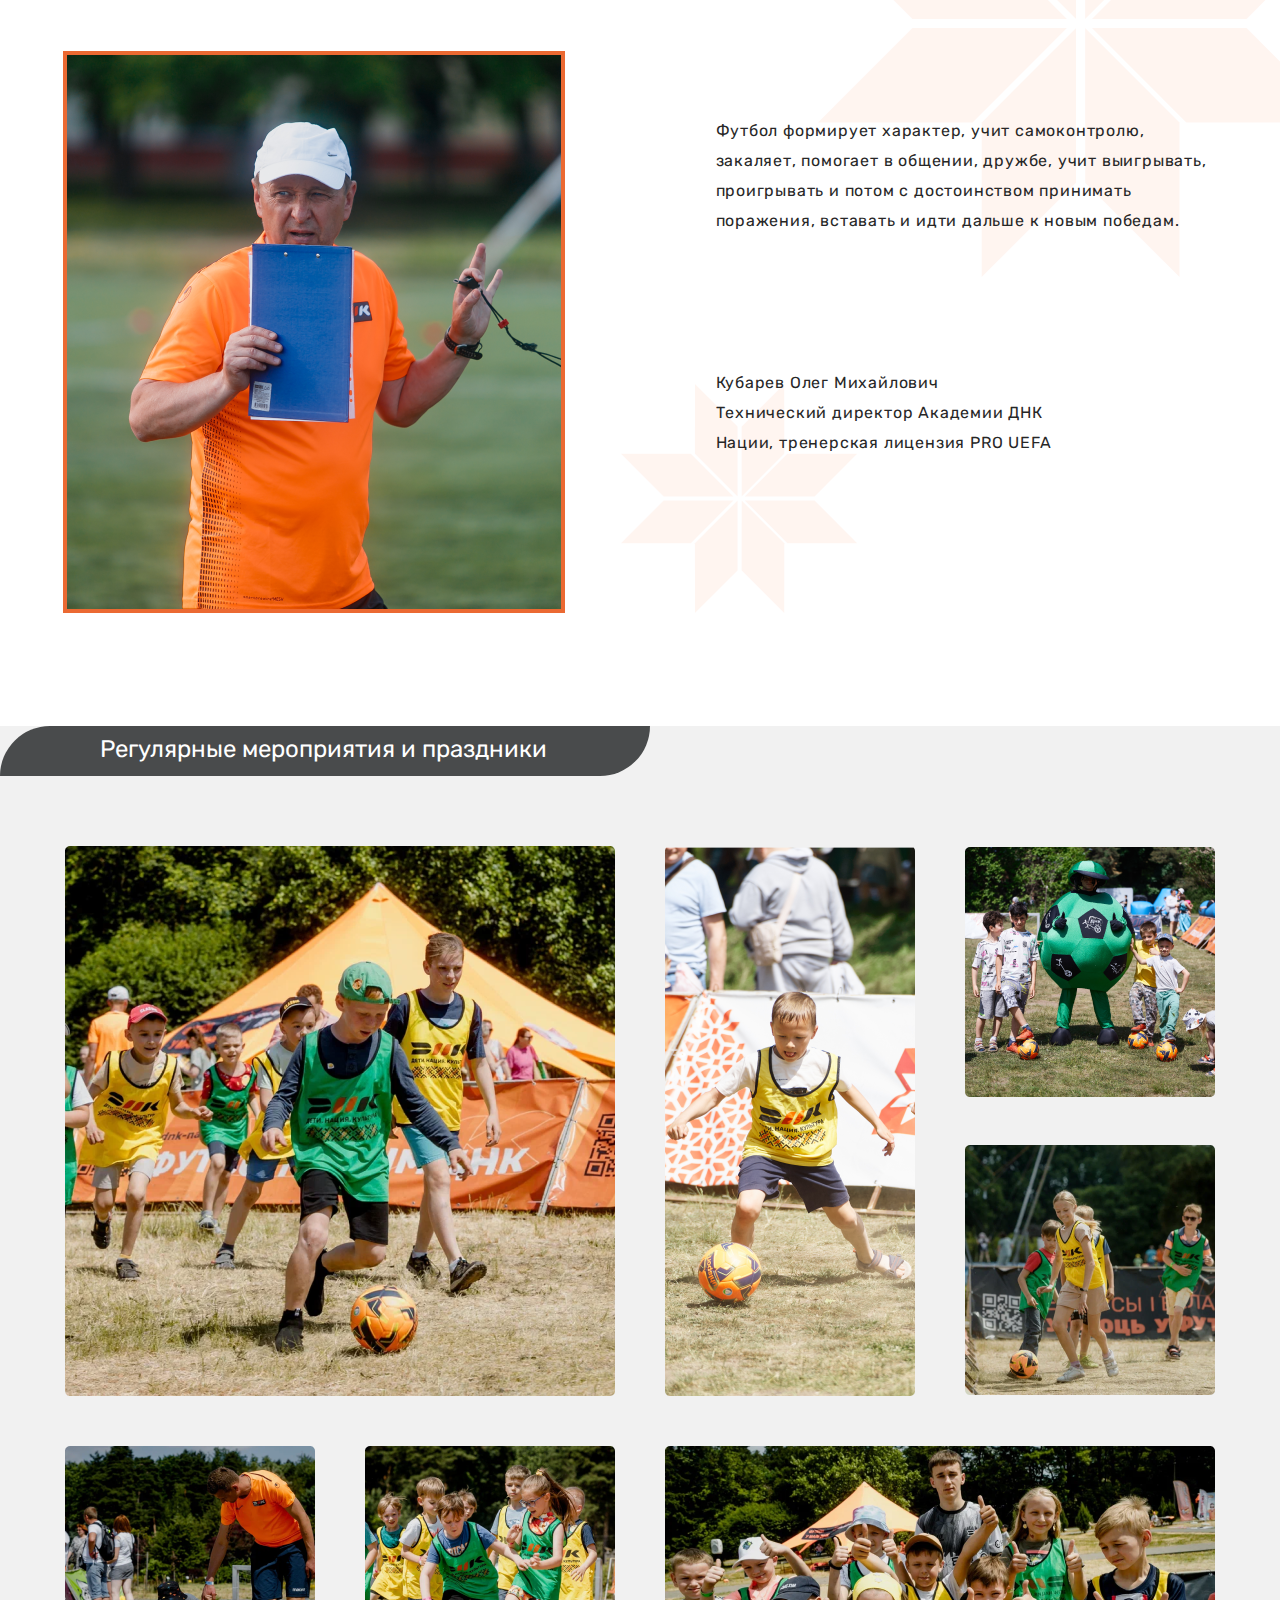
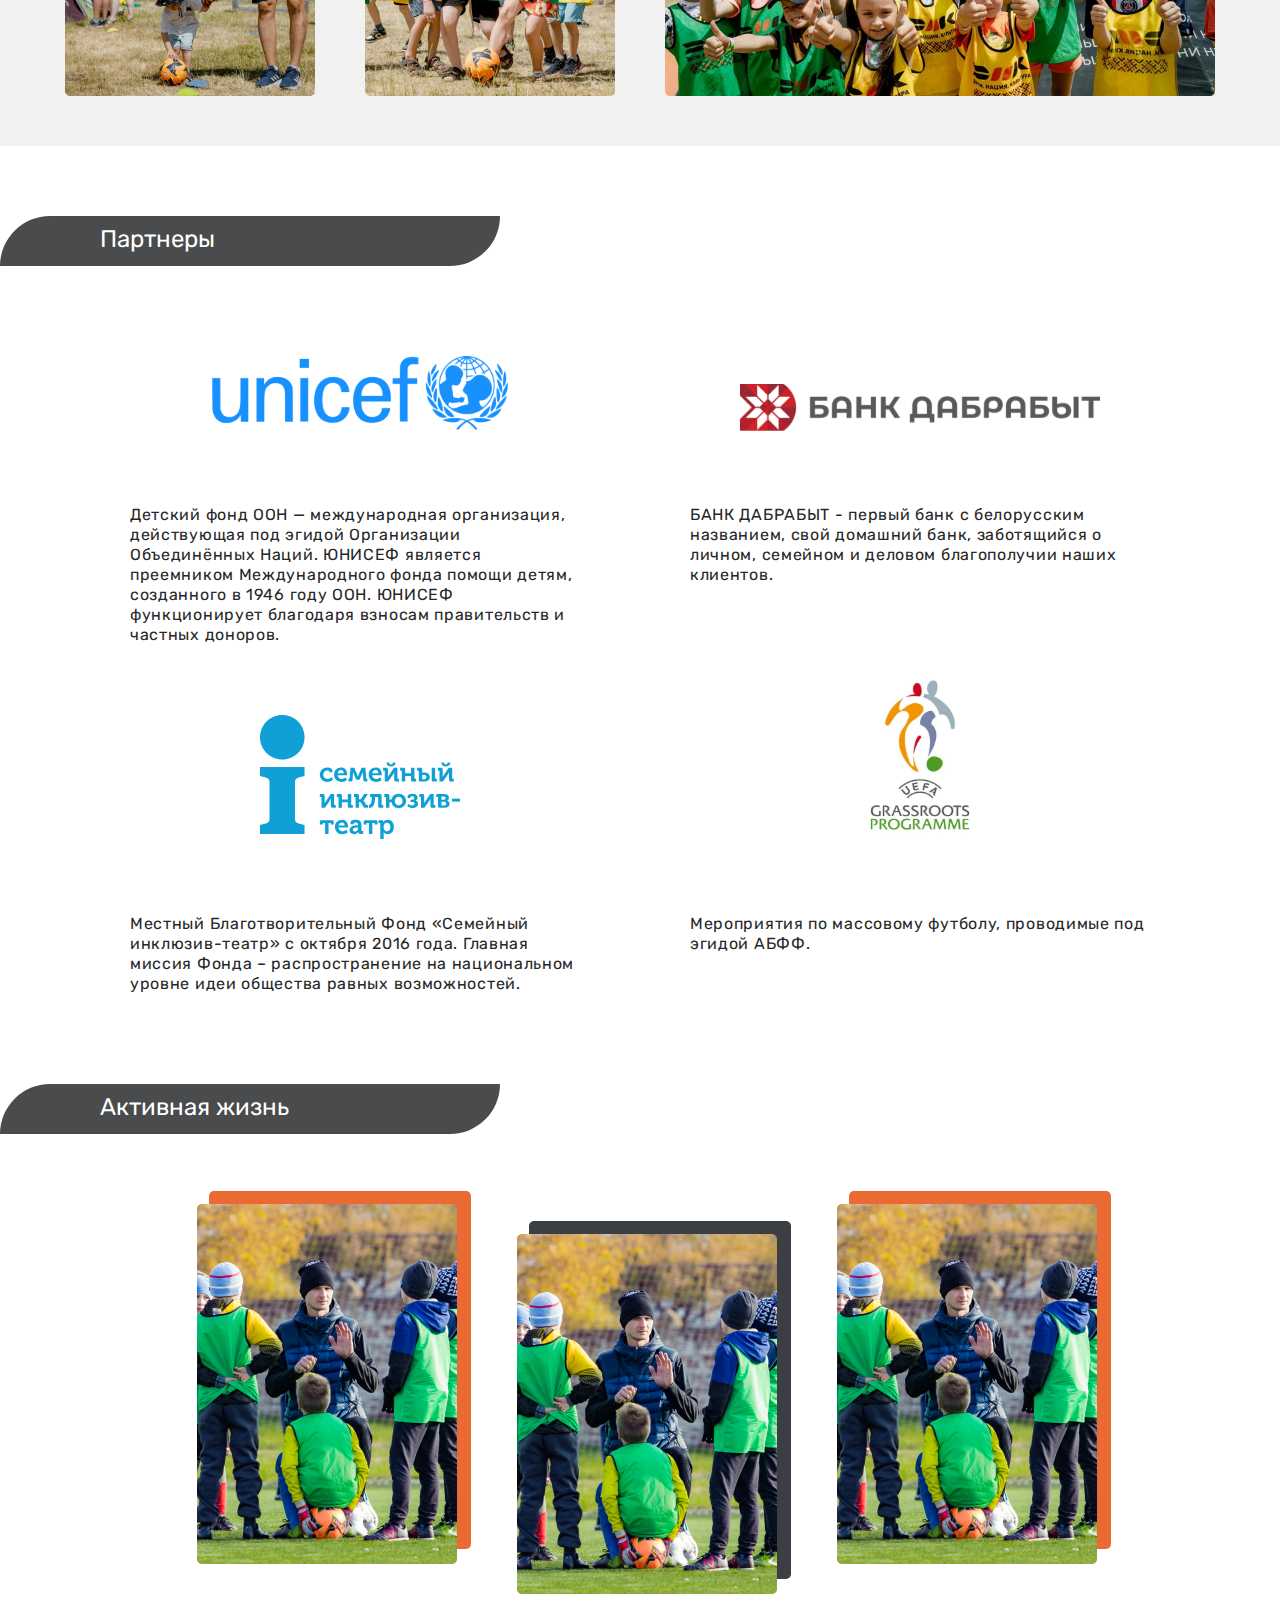
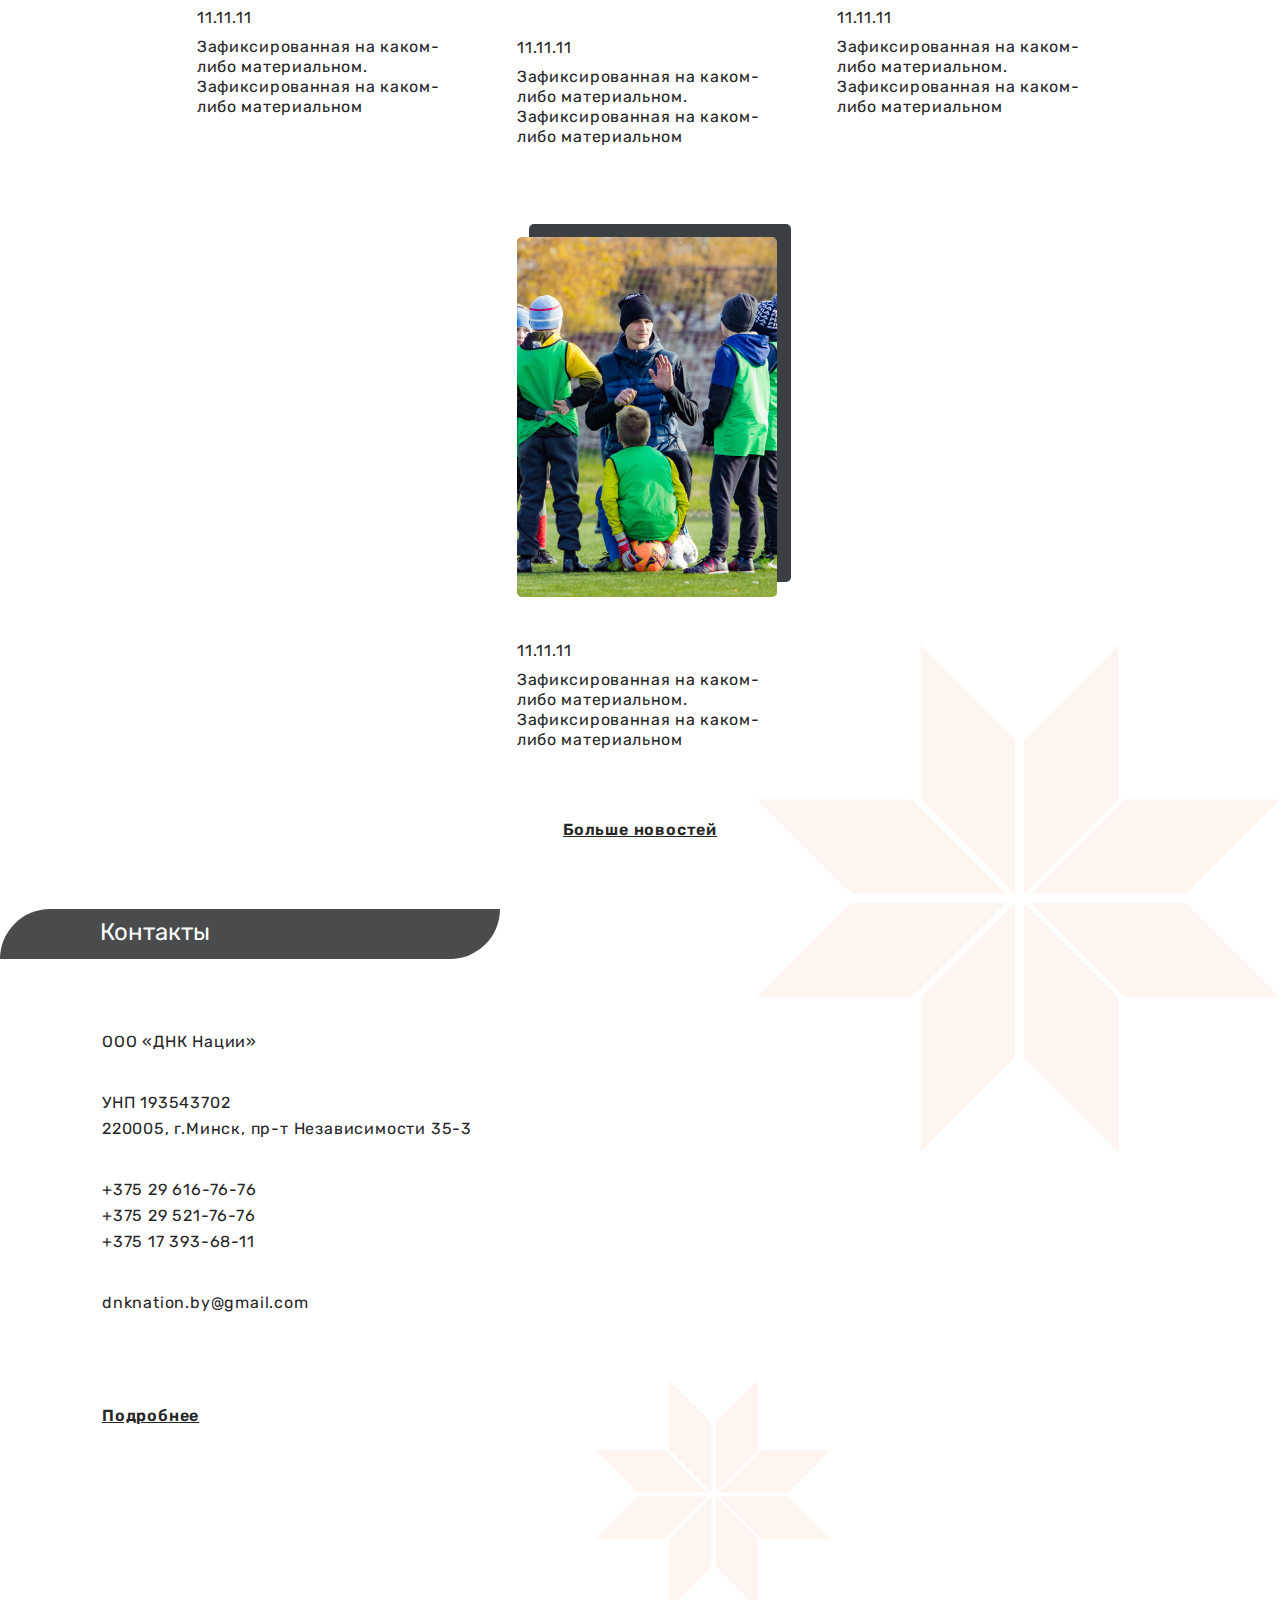
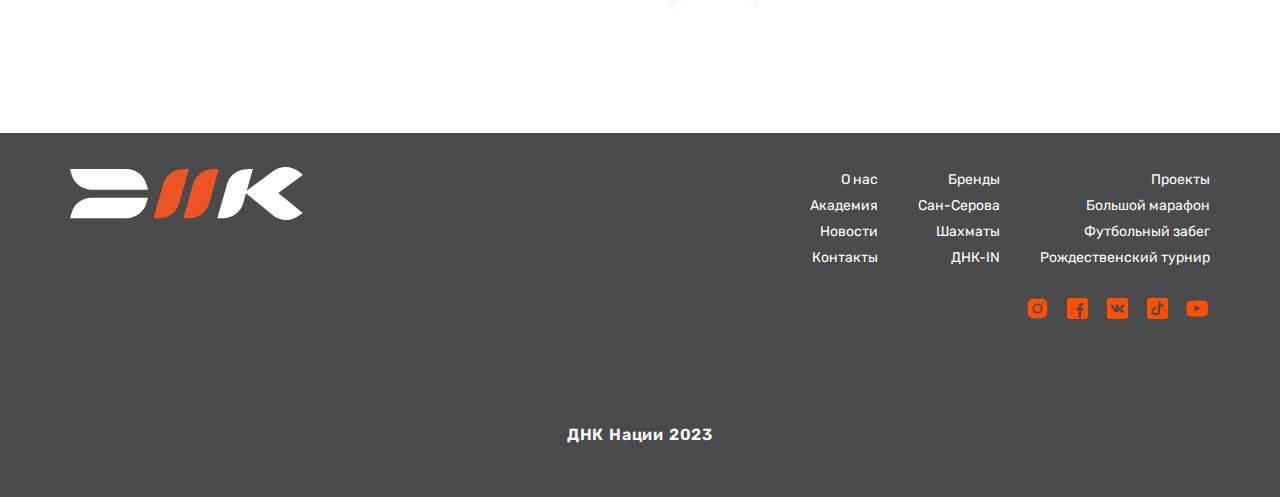
==== commit f7afe14b: "fixed some bags" ====
--- a/index.html
+++ b/index.html
@@ -29,7 +29,7 @@
     <header class="header">
         <div class="header__container">
             <a class="header__logo" href="/DNK/pages/academy.html">
-                <img src="./images/header-logo.png" alt="header-logo">
+                <img src="./images/icons/header-logo.svg" alt="header-logo">
             </a>
             <div class="header__menu menu">
                 <div class="menu__icon">
@@ -403,12 +403,12 @@
                 <a class="contacts-content__link link" href="./pages/contacts.html">Подробнее</a>
             </div>
             <div class="map"><iframe
-                src="https://yandex.ru/map-widget/v1/?um=constructor%3A27073a578ce6a00e80b9878823da29d96584a2b4edda1cd5f8793d74da243d6f&amp;source=constructor"
-                width="100%" height="600" frameborder="0"></iframe></div>
-            </div>
-        </div>
-
-        
+                    src="https://yandex.ru/map-widget/v1/?um=constructor%3A27073a578ce6a00e80b9878823da29d96584a2b4edda1cd5f8793d74da243d6f&amp;source=constructor"
+                    width="100%" height="600" frameborder="0"></iframe></div>
+        </div>
+        </div>
+
+
         <img class="contacts-mini" src="images/icons/mini-star.svg" alt="">
     </section>
     <footer class="footer">
@@ -437,13 +437,15 @@
             </ul>
         </div>
         <div class="footer-links">
-            <a class="footer-img" href="https://www.instagram.com/dnk_football/"><img src="./images/icons/inst.svg"
+            <a class="footer-img" href="https://www.instagram.com/dnk_football/"><img src="./images/icons/instagram.svg"
                     alt="instagram"></a>
             <a class="footer-img" href="https://www.facebook.com/minskfsm/
             "><img src="./images/icons/facebook.svg" alt="instagram"></a>
             <a class="footer-img" href="https://m.vk.com/dnknation"><img src="./images/icons/vk.svg"
                     alt="instagram"></a>
-            <a class="footer-img" href=" https://m.vk.com/dnknation"><img src="./images/icons/tiktok.svg"
+            <a class="footer-img" href="https://www.tiktok.com/@dnk_nation"><img src="./images/icons/tiktok.svg"
+                    alt="instagram"></a>
+            <a class="footer-img" href="https://www.youtube.com/@user-jd2ov9cf1y"><img src="./images/icons/youtube.svg"
                     alt="instagram"></a>
         </div>
         <h3 class="footer-text">ДНК Нации 2023</h3>
--- a/styles/global.css
+++ b/styles/global.css
@@ -33,7 +33,7 @@
 
 .text {
     color: #272727;
-    font-size: 14px;
+    font-size: 16px;
     font-weight: 400;
     line-height: 20px;
     letter-spacing: 0.7px;
--- a/styles/header.css
+++ b/styles/header.css
@@ -9,7 +9,7 @@
     width: 100%;
     z-index: 10 ;
     background-color: white;
-    border-bottom: 2px solid#272727;
+    /* border-bottom: 2px solid#272727; */
 }
 
 .header__container {
@@ -57,8 +57,9 @@
     position: absolute;
     top: 100%;
     /* right: 0; */
-    background-color: #FE5000;
+    background-color: white;
     padding: 5px;
+    border-radius: 10px;
     min-width: 150px;
 }
 
--- a/styles/aboutPage/advantages.css
+++ b/styles/aboutPage/advantages.css
@@ -25,7 +25,7 @@
     max-width: 240px;
     color: #494B4C;
     text-align: center;
-    font-size: 16px;
+    font-size: 18px;
     font-weight: 700;
     line-height: 30px;
 }
@@ -33,7 +33,7 @@
 .advantages-list__item-text {
     color: #494B4C;
     text-align: center;
-    font-size: 14px;
+    font-size: 16px;
     font-weight: 400;
     line-height: 30px;
 }
@@ -64,14 +64,14 @@
     .advantages-list__item-title {
         max-width: 240px;
         text-align: center;
-        font-size: 16px;
+        font-size: 18px;
         font-weight: 700;
         line-height: 30px;
     }
     
     .advantages-list__item-text {
         text-align: center;
-        font-size: 14px;
+        font-size: 16px;
         font-weight: 400;
         line-height: 30px;
     }
@@ -103,14 +103,14 @@
     .advantages-list__item-title {
         max-width: 240px;
         text-align: center;
-        font-size: 16px;
+        font-size: 18px;
         font-weight: 700;
         line-height: 30px;
     }
     
     .advantages-list__item-text {
         text-align: center;
-        font-size: 14px;
+        font-size: 16px;
         font-weight: 400;
         line-height: 30px;
     }
--- a/styles/aboutPage/about.css
+++ b/styles/aboutPage/about.css
@@ -16,7 +16,7 @@
     flex-direction: column;
     gap: 50px;
     color: #272727;
-    font-size: 14px;
+    font-size: 16px;
     font-weight: 400;
     line-height: 30px;
     letter-spacing: 0.7px;
@@ -55,7 +55,7 @@
         flex-direction: column;
         gap: 20px;
         color: #272727;
-        font-size: 14px;
+        font-size: 16px;
         font-weight: 400;
         line-height: 30px;
         letter-spacing: 0.7px;
@@ -91,7 +91,7 @@
         flex-direction: column;
         gap: 20px;
         color: #272727;
-        font-size: 14px;
+        font-size: 16px;
         font-weight: 400;
         line-height: 30px;
         letter-spacing: 0.7px;
--- a/styles/aboutPage/events.css
+++ b/styles/aboutPage/events.css
@@ -13,6 +13,7 @@
     display: flex;
     flex-wrap: wrap;
     gap: 50px;
+    justify-content: center;
 }
 
 .events-list__block-1 {
--- a/styles/footer.css
+++ b/styles/footer.css
@@ -14,7 +14,7 @@
 .footer-list {
     color: #FFF;
     line-height: 26px;
-    font-size: 12px;
+    font-size: 14px;
     text-align: right;
     display: flex;
     gap: 40px;
@@ -25,7 +25,7 @@
     align-items: center;
     justify-content: flex-end;
     padding: 0 30px;
-    gap: 50px;
+    gap: 15px;
     max-width: 1200px;
     margin: 25px auto 0;
 }
@@ -49,7 +49,7 @@
     cursor: pointer;
     color: #FFF;
     text-align: right;
-    font-size: 12px;
+    font-size: 14   px;
     font-weight: 400;
     line-height: 26px;
 }
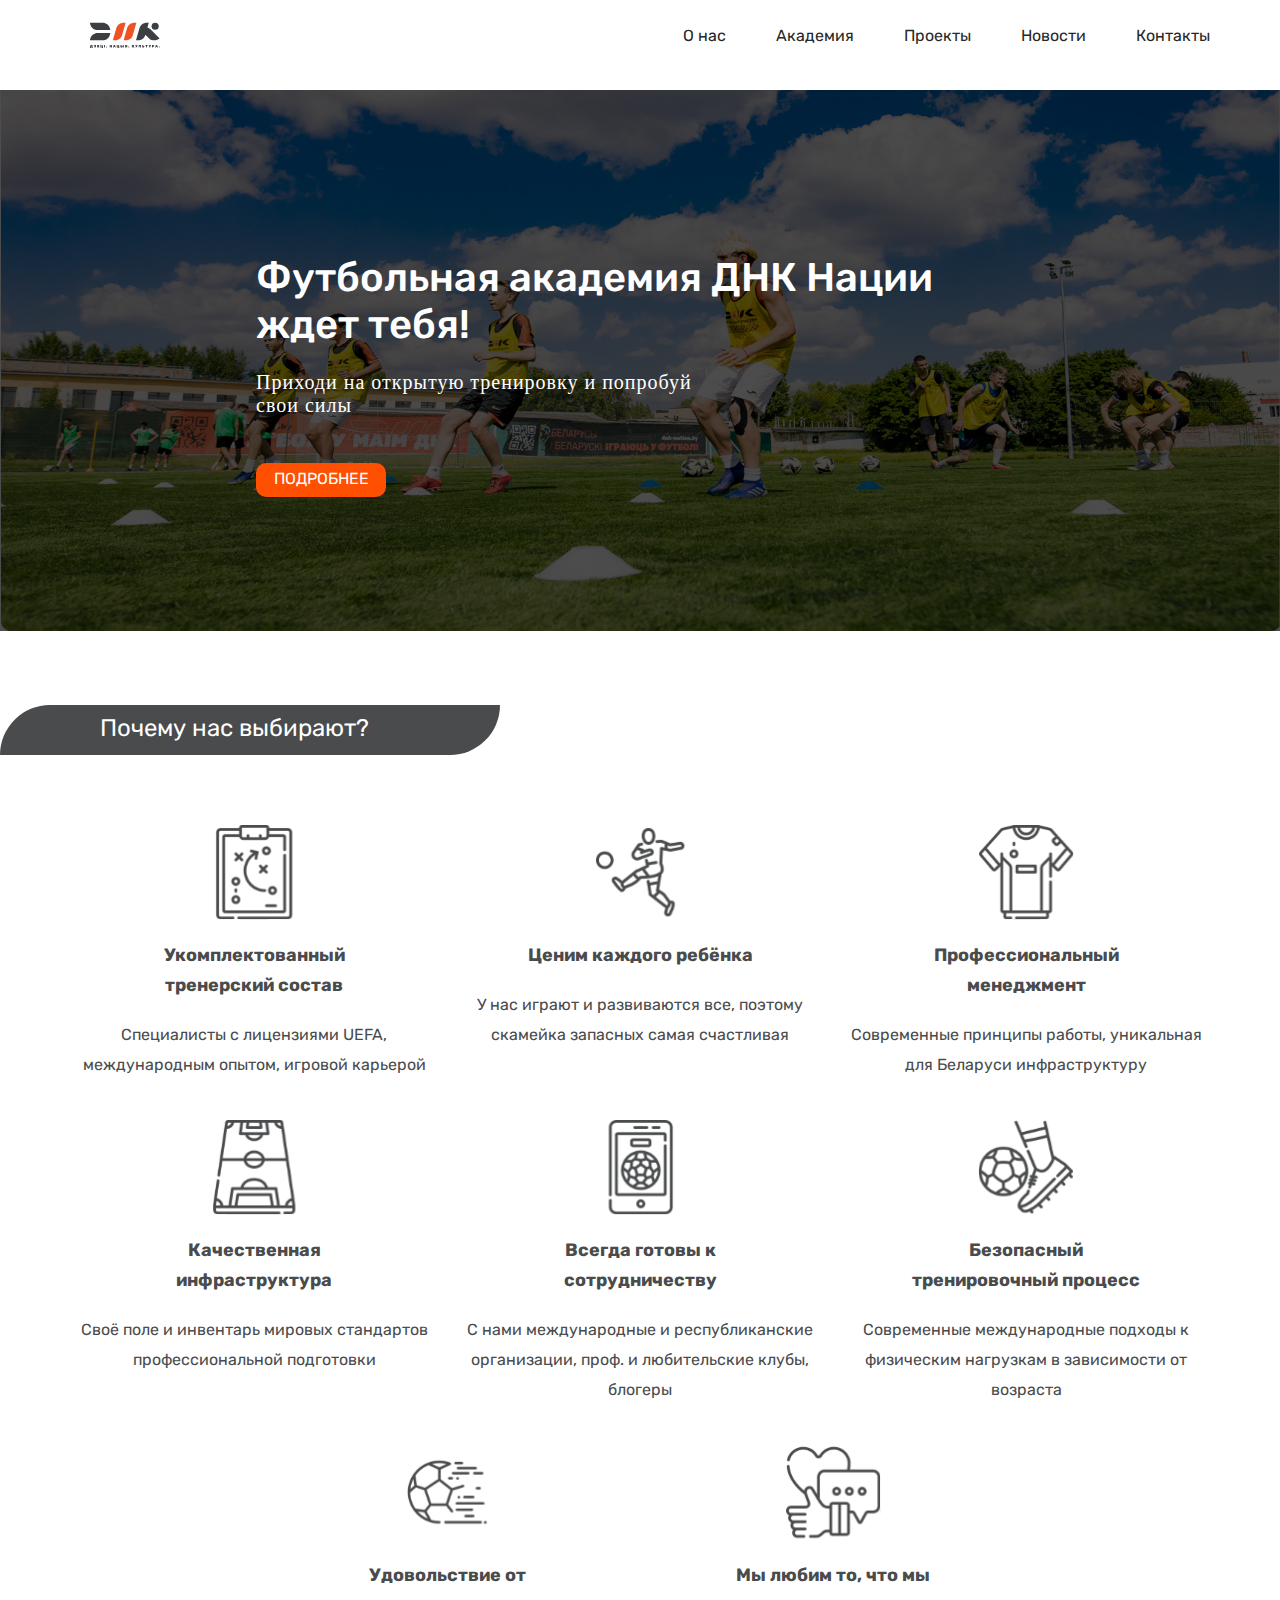
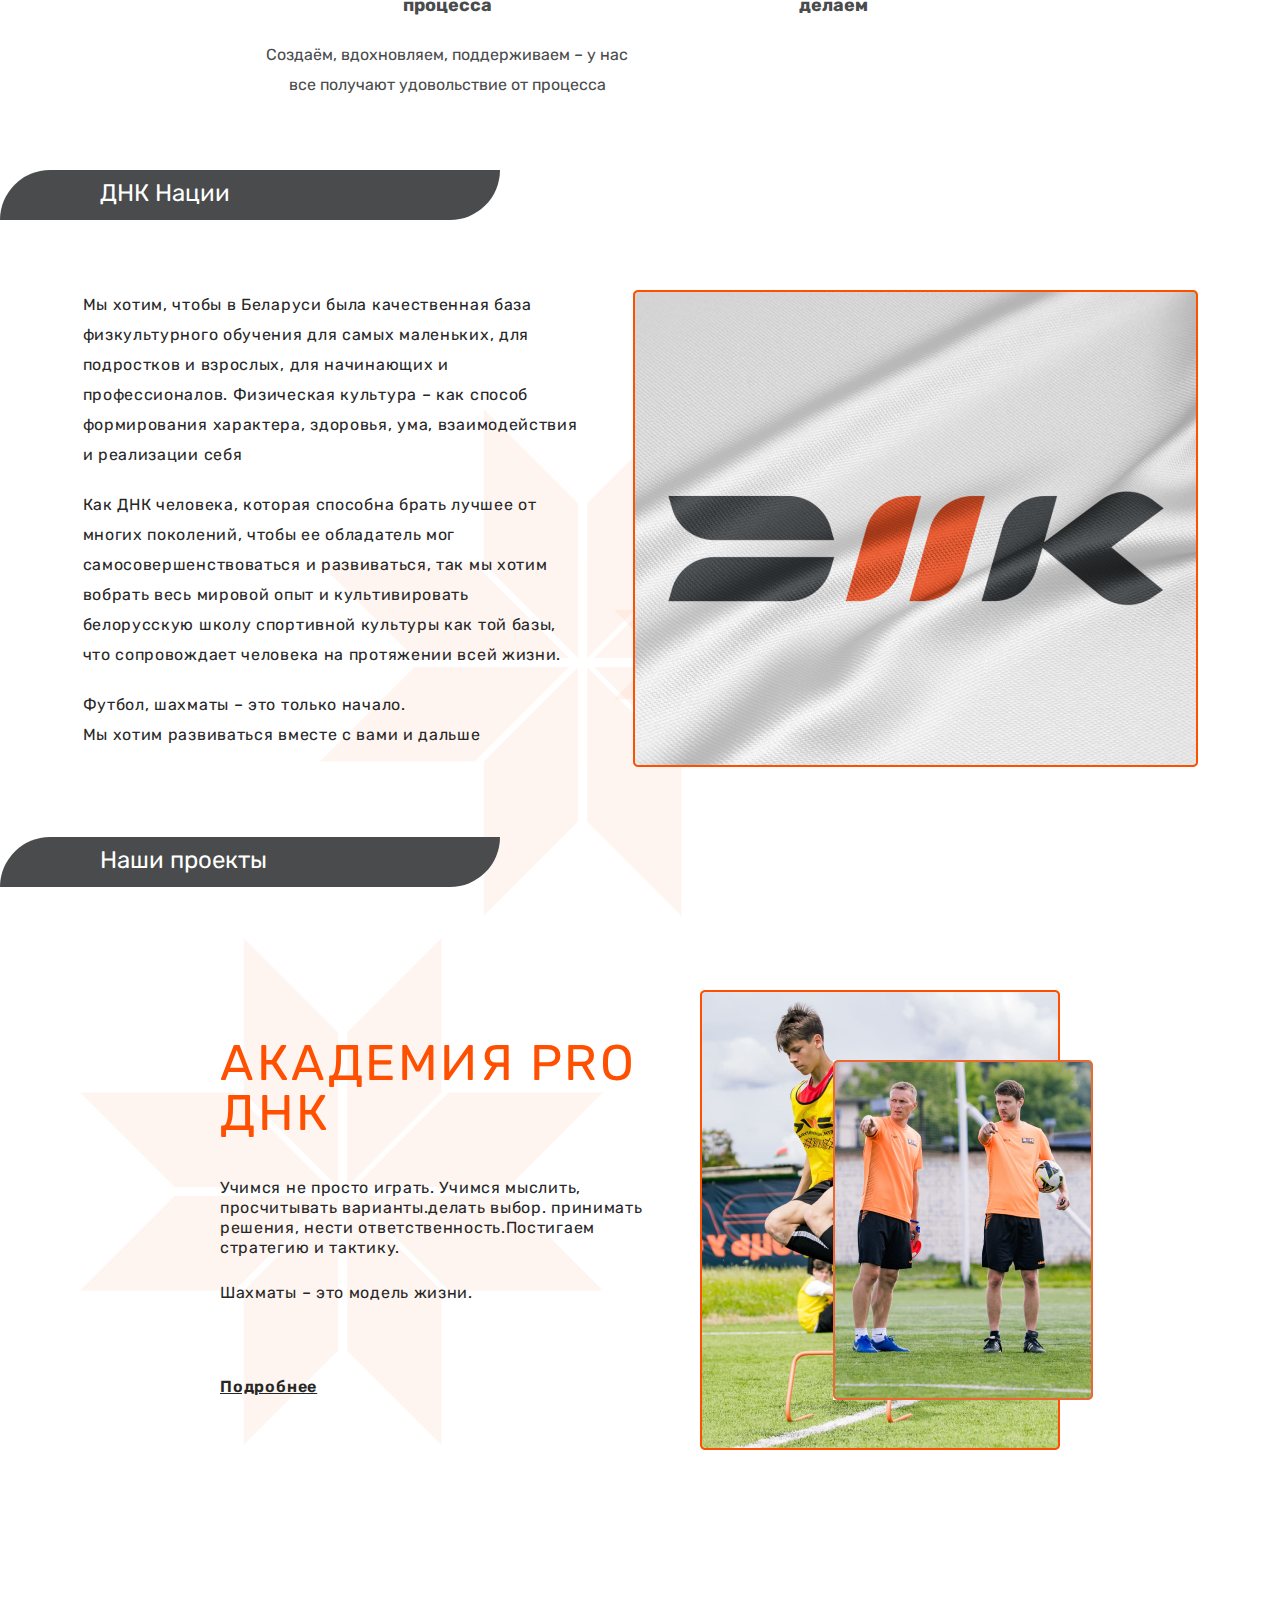
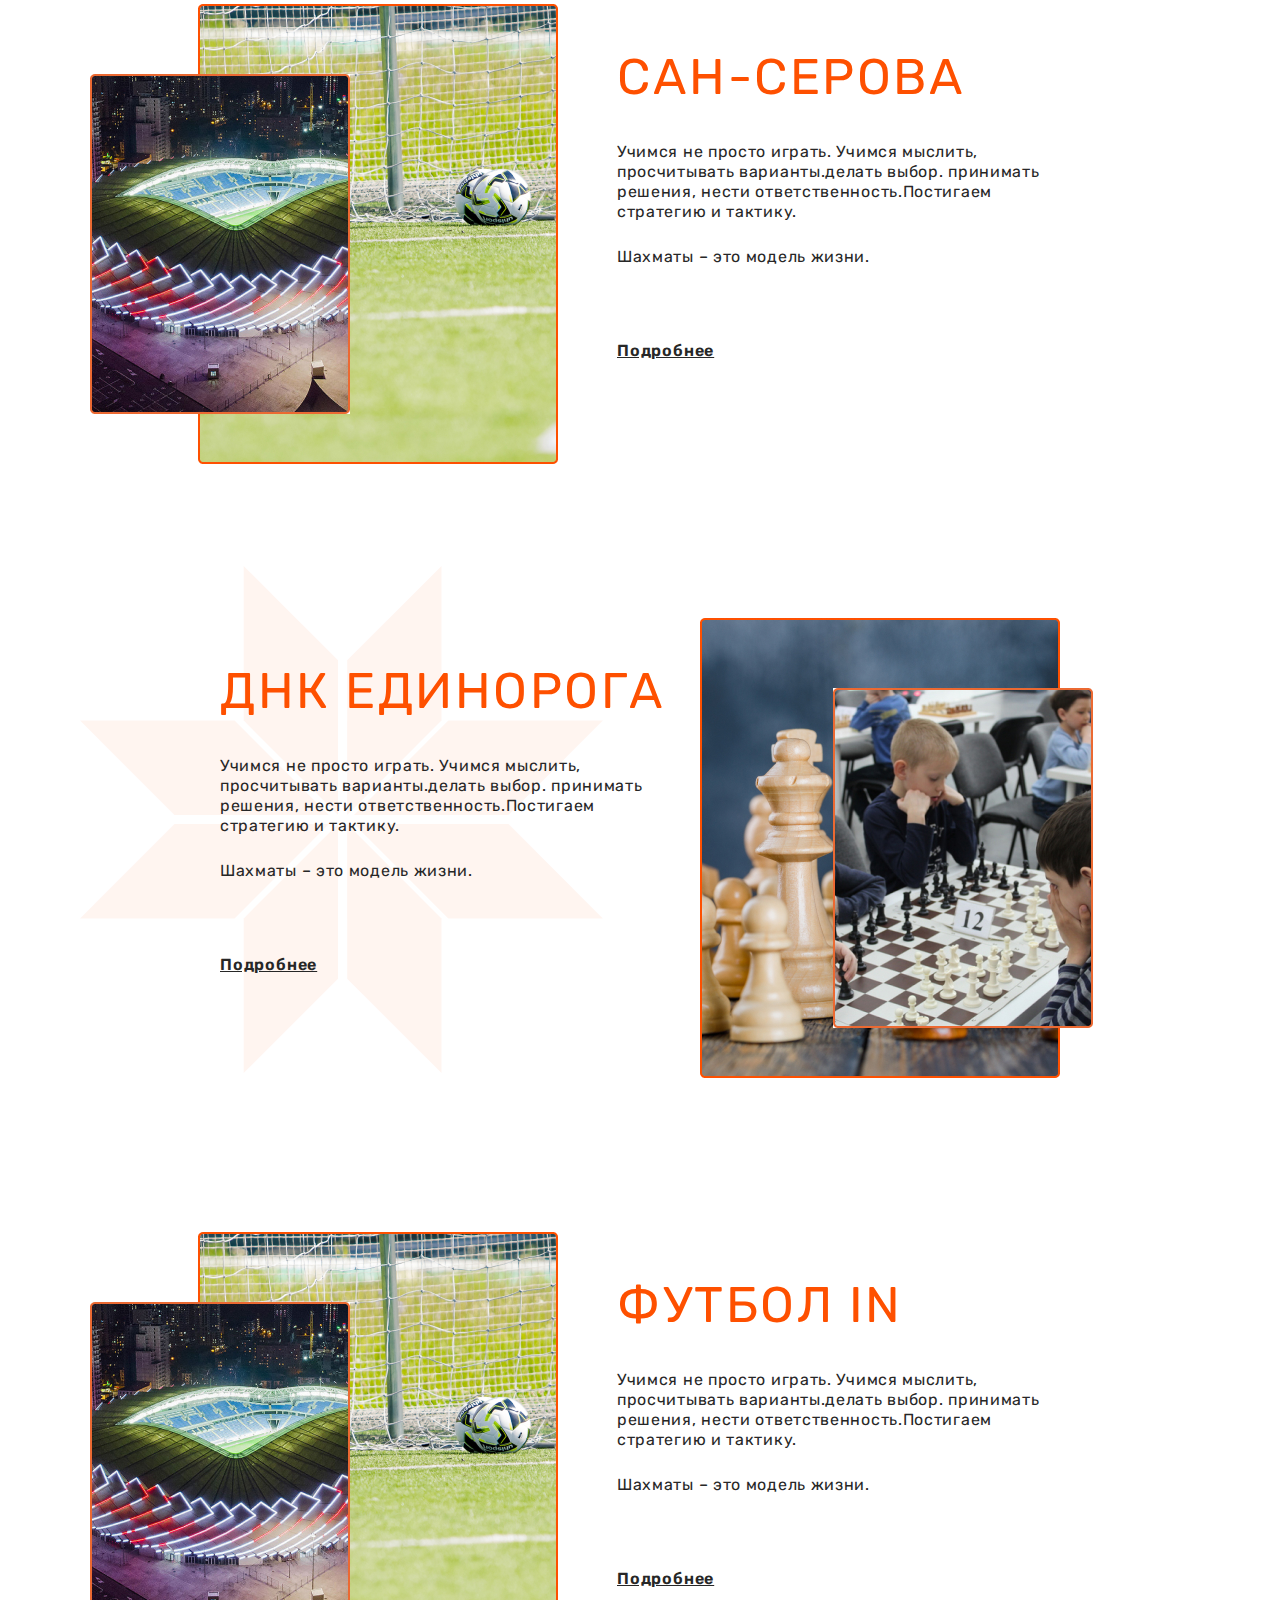
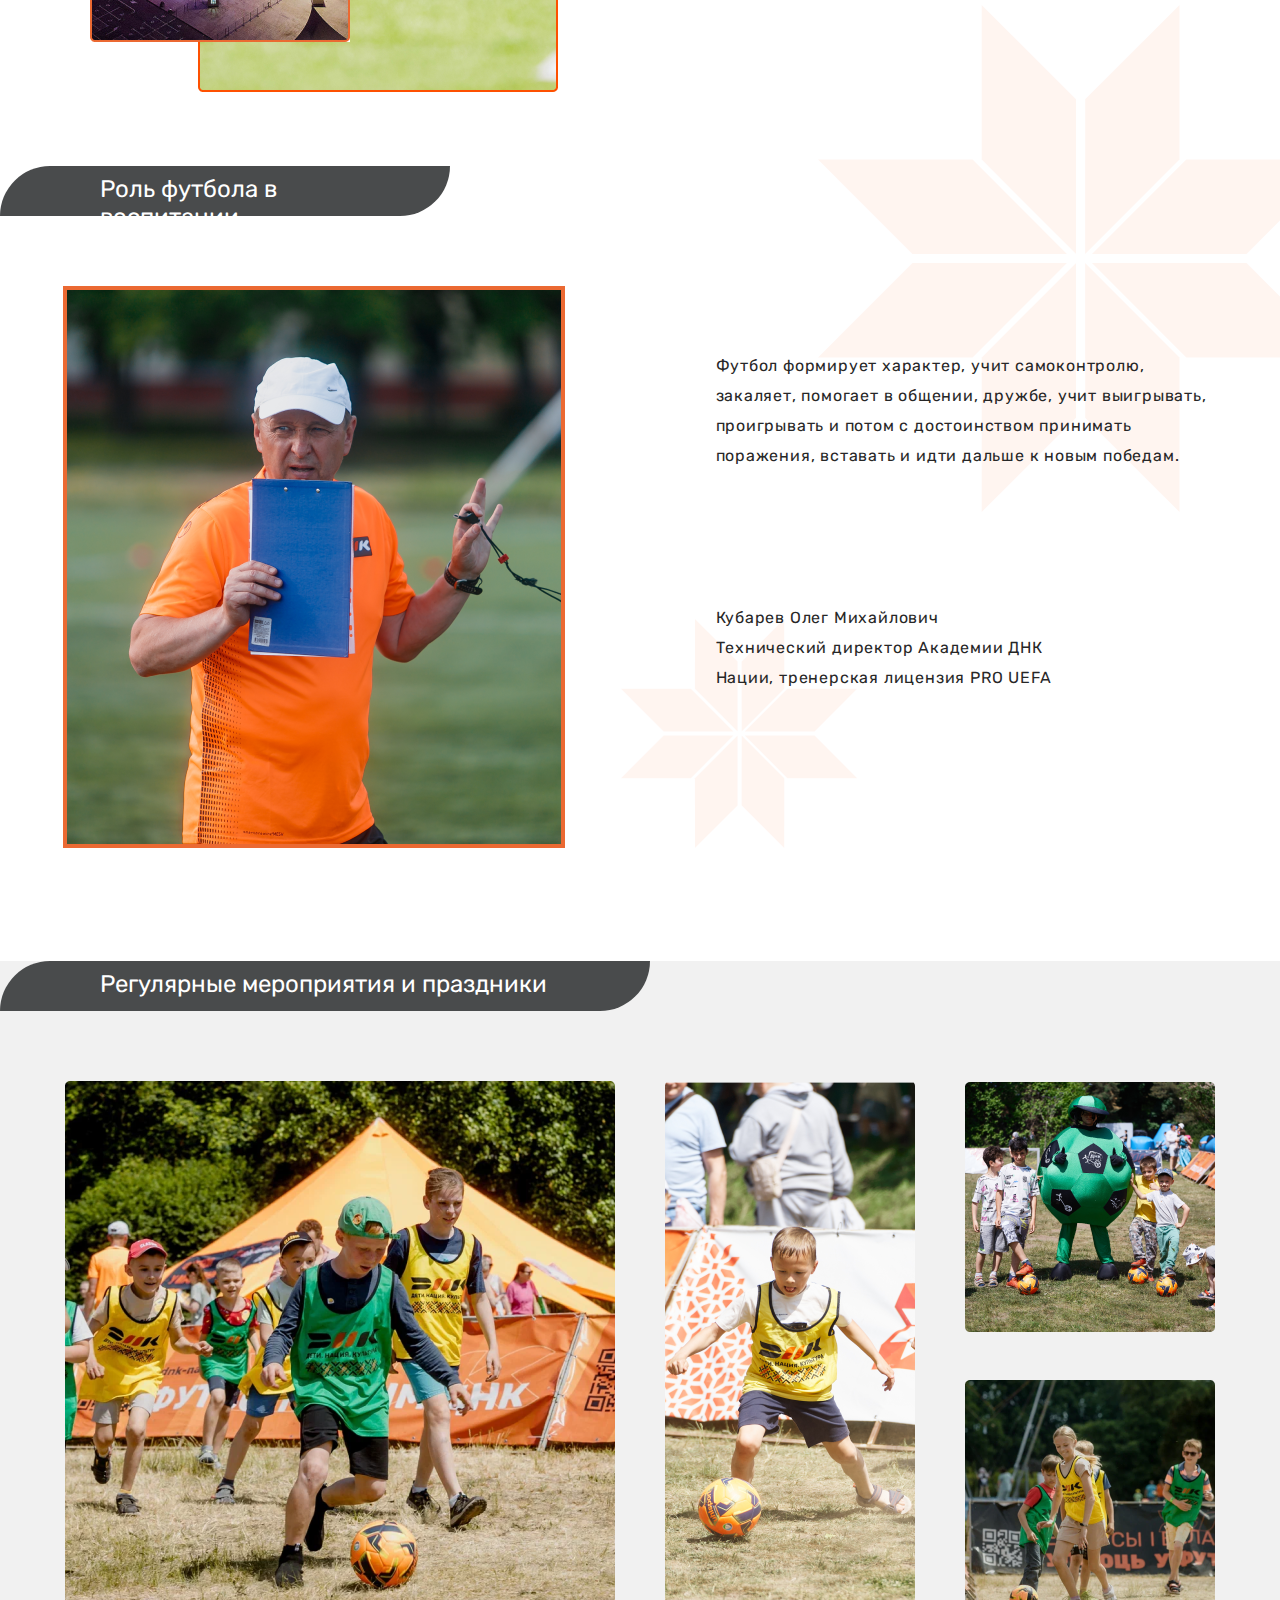
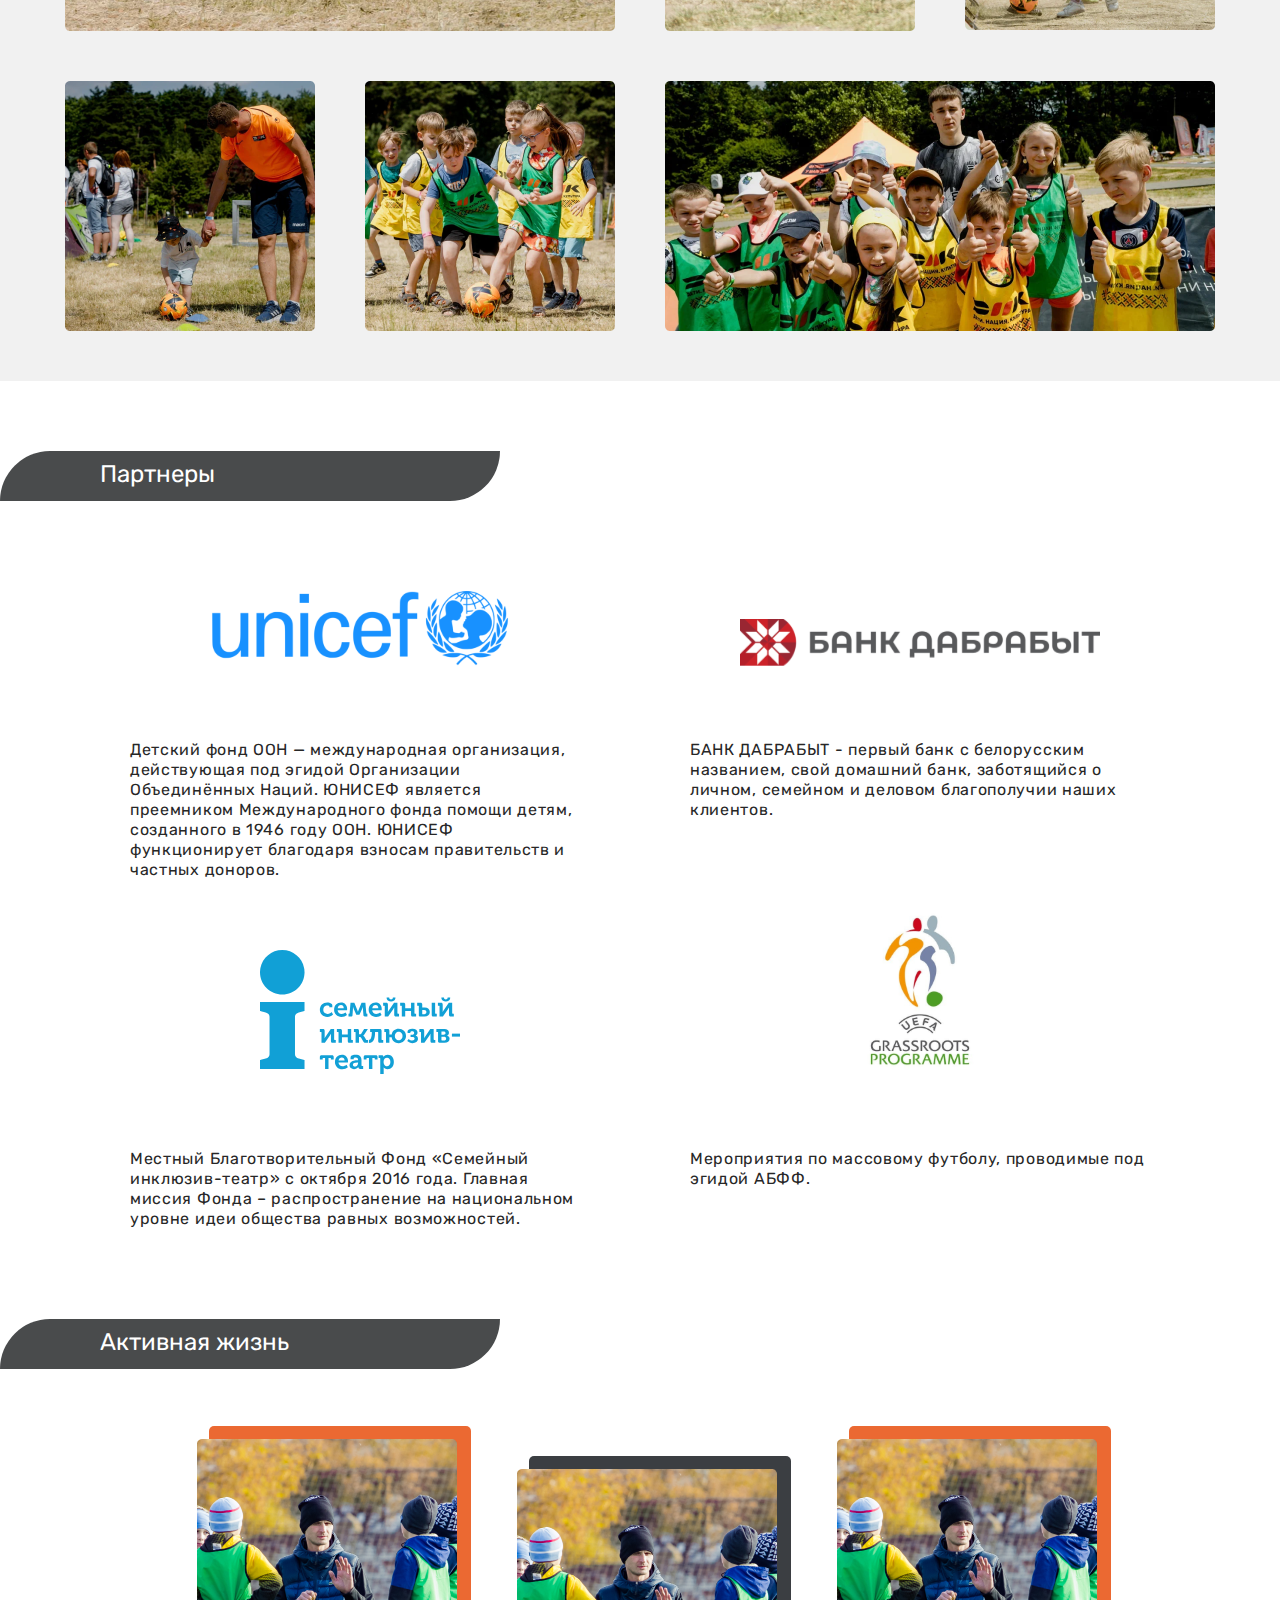
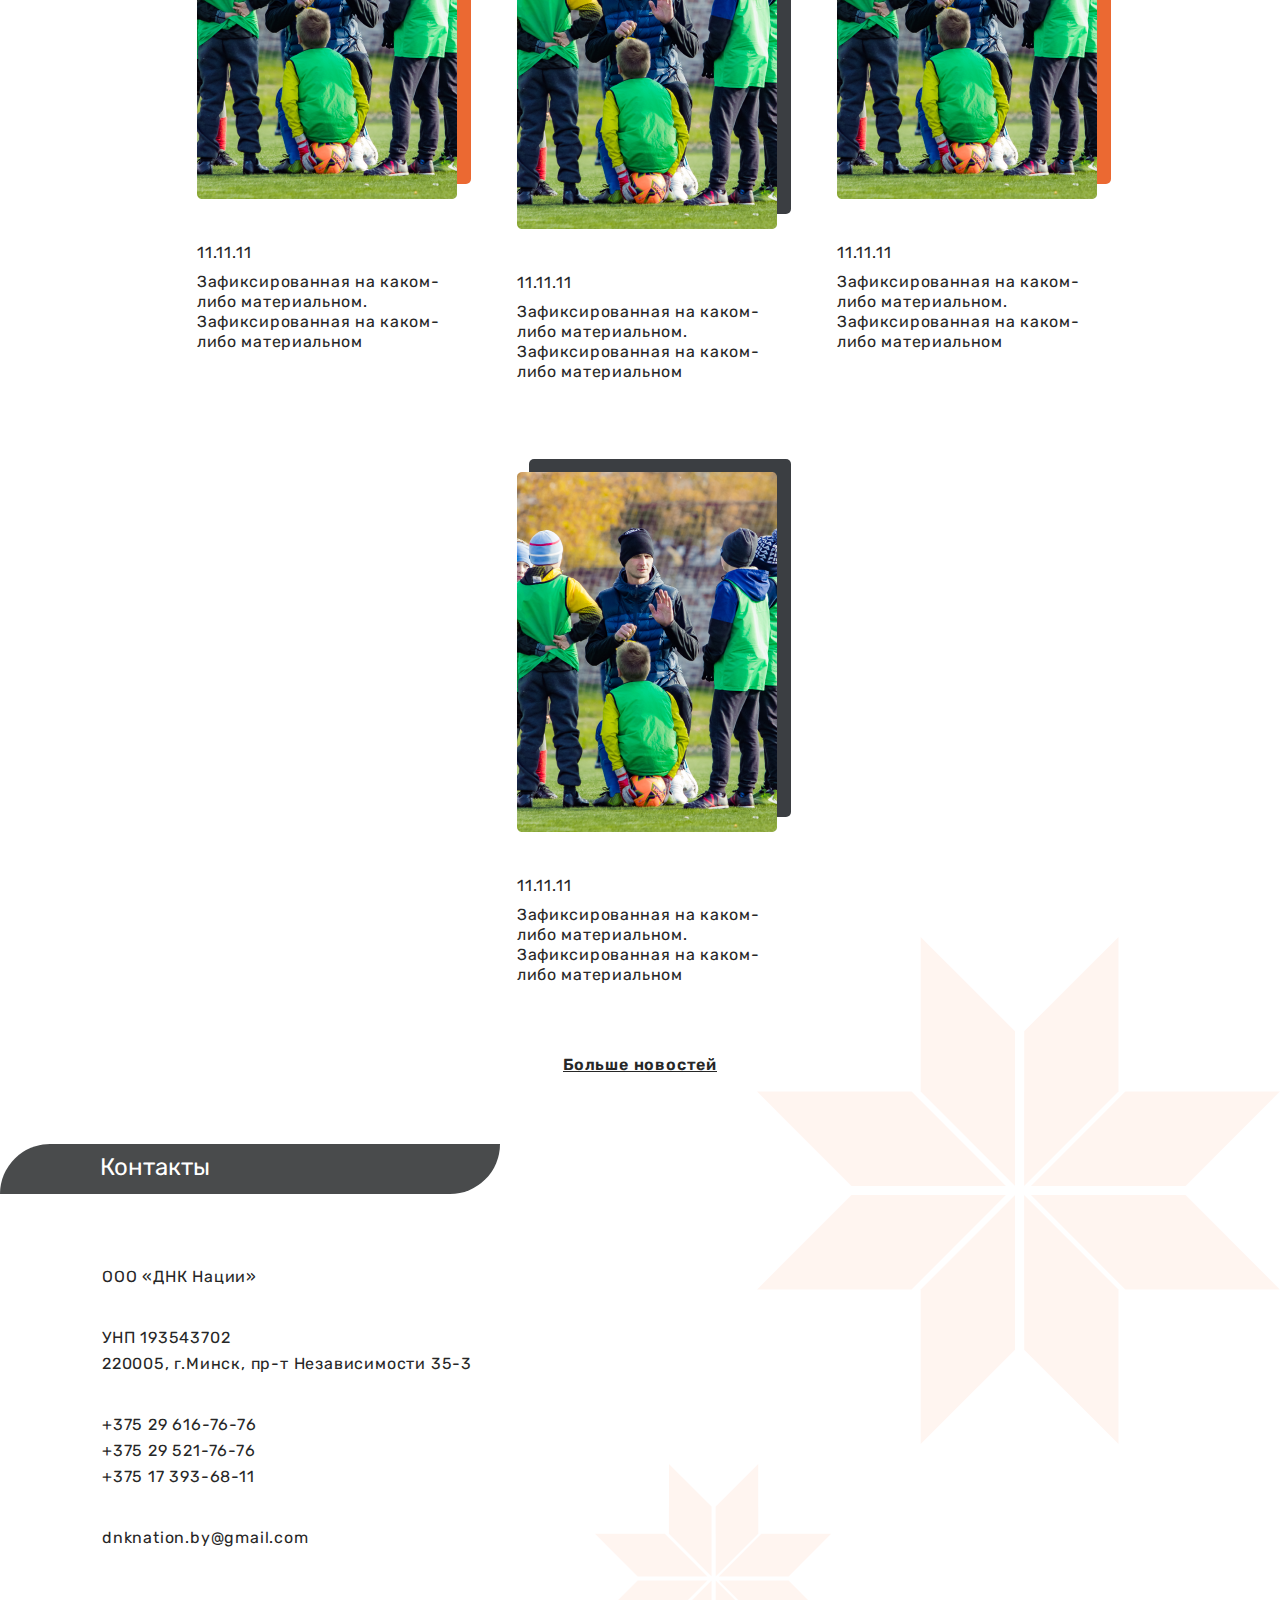
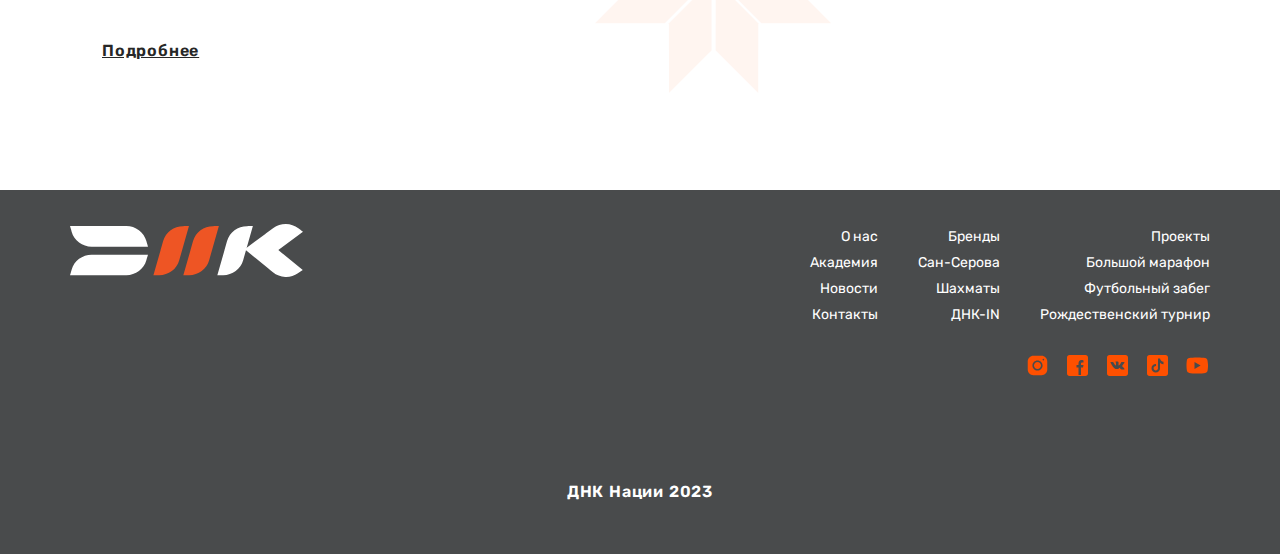
==== commit 222aa14f: "done three pages" ====
--- a/index.html
+++ b/index.html
@@ -107,7 +107,7 @@
                 </p>
             </li>
             <li class="advantages-list__item">
-                <img src="images/icons/advantages-2.svg" alt="">
+                <img class="advantages-list__item-img" src="images/icons/advantages-2.svg" alt="">
                 <h3 class="advantages-list__item-title">
                     Ценим каждого ребёнка
                 </h3>
@@ -116,7 +116,7 @@
                 </p>
             </li>
             <li class="advantages-list__item">
-                <img src="images/icons/advantages-3.svg" alt="">
+                <img class="advantages-list__item-img" src="images/icons/advantages-3.svg" alt="">
                 <h3 class="advantages-list__item-title">
                     Профессиональный менеджмент
                 </h3>
@@ -126,7 +126,7 @@
                 </p>
             </li>
             <li class="advantages-list__item">
-                <img src="images/icons/advantages-4.svg" alt="">
+                <img class="advantages-list__item-img" src="images/icons/advantages-4.svg" alt="">
                 <h3 class="advantages-list__item-title">
                     Качественная инфраструктура
                 </h3>
@@ -135,7 +135,7 @@
                 </p>
             </li>
             <li class="advantages-list__item">
-                <img src="images/icons/advantages-5.svg" alt="">
+                <img class="advantages-list__item-img" src="images/icons/advantages-5.svg" alt="">
                 <h3 class="advantages-list__item-title">
                     Всегда готовы
                     к сотрудничеству
@@ -145,7 +145,7 @@
                 </p>
             </li>
             <li class="advantages-list__item">
-                <img src="images/icons/advantages-6.svg" alt="">
+                <img class="advantages-list__item-img" src="images/icons/advantages-6.svg" alt="">
                 <h3 class="advantages-list__item-title">
                     Безопасный
                     тренировочный процесс
@@ -157,7 +157,7 @@
                 </p>
             </li>
             <li class="advantages-list__item">
-                <img src="images/icons/advantages-7.svg" alt="">
+                <img class="advantages-list__item-img" src="images/icons/advantages-7.svg" alt="">
                 <h3 class="advantages-list__item-title">
                     Удовольствие
                     от процесса
@@ -166,8 +166,8 @@
                     Cоздаём, вдохновляем, поддерживаем – у нас все получают удовольствие от процесса
                 </p>
             </li>
-            <li class="advantages-list__item">
-                <img src="images/icons/advantages-8.svg" alt="">
+            <li class="advantages-list__item w">
+                <img class="advantages-list__item-img" src="images/icons/advantages-8.svg" alt="">
                 <h3 class="advantages-list__item-title">
                     Мы любим то, что мы делаем
                 </h3>
@@ -209,7 +209,7 @@
             <h2 class="title">Наши проекты</h2>
         </div>
         <div class="projects-wrapper">
-            <div class="projects-description__block-1">
+            <div class="projects-description__block-1 descktop">
                 <img class="projects-text__star" src="images/icons/big-star.svg" alt="">
                 <div class="projects-text">
                     <h2 class="projects-text__title">академия pro днк</h2>
@@ -224,7 +224,22 @@
                     <img class="projects-2" src="images/projects-2.jpg" alt="">
                 </div>
             </div>
-            <div class="projects-description__block-2">
+            <div class="projects-description__block-1 mob">
+                <img class="projects-text__star" src="images/icons/big-star.svg" alt="">
+                <h2 class="projects-text__title">академия pro днк</h2>
+                <div class="projects-images">
+                    <img class="hide" src="images/projects-1.jpg" alt="">
+                    <img class="projects-2" src="images/projects-2.jpg" alt="">
+                </div>
+                <div class="projects-text">
+                    <p class="projects-text__desc text">Учимся не просто играть. Учимся мыслить, просчитывать
+                        варианты.делать выбор. принимать решения, нести ответственность.Постигаем стратегию и тактику.
+                    </p>
+                    <p class="text">Шахматы – это модель жизни.</p>
+                    <a class="projects-text__link link" href="./pages/academy.html">Подробнее</a>
+                </div>
+            </div>
+            <div class="projects-description__block-2 descktop">
                 <div class="projects-images">
                     <img class="hide" src="images/projects-3.jpg" alt="">
                     <img class="projects-1" src="images/projects-4.jpg" alt="">
@@ -238,7 +253,21 @@
                     <a class="projects-text__link link" href="http://dnk-football.by/">Подробнее</a>
                 </div>
             </div>
-            <div class="projects-description__block-1">
+            <div class="projects-description__block-2 mob">
+                <h2 class="projects-text__title">сан-серова</h2>
+                <div class="projects-images">
+                    <img class="hide" src="images/projects-3.jpg" alt="">
+                    <img class="projects-1" src="images/projects-4.jpg" alt="">
+                </div>
+                <div class="projects-text">
+                    <p class="projects-text__desc text">Учимся не просто играть. Учимся мыслить, просчитывать
+                        варианты.делать выбор. принимать решения, нести ответственность.Постигаем стратегию и тактику.
+                    </p>
+                    <p class="text">Шахматы – это модель жизни.</p>
+                    <a class="projects-text__link link" href="http://dnk-football.by/">Подробнее</a>
+                </div>
+            </div>
+            <div class="projects-description__block-1 descktop">
                 <img class="projects-text__star" src="images/icons/big-star.svg" alt="">
                 <div class="projects-text">
                     <h2 class="projects-text__title">днк
@@ -254,13 +283,43 @@
                     <img class="projects-2" src="images/projects-6.jpg" alt="">
                 </div>
             </div>
-            <div class="projects-description__block-2">
+            <div class="projects-description__block-1 mob">
+                <img class="projects-text__star" src="images/icons/big-star.svg" alt="">
+                <h2 class="projects-text__title">днк
+                    единорога</h2>
+                <div class="projects-images">
+                    <img class="hide" src="images/projects-5.jpg" alt="">
+                    <img class="projects-2" src="images/projects-6.jpg" alt="">
+                </div>
+                <div class="projects-text">
+                    <p class="projects-text__desc text">Учимся не просто играть. Учимся мыслить, просчитывать
+                        варианты.делать выбор. принимать решения, нести ответственность.Постигаем стратегию и тактику.
+                    </p>
+                    <p class="text">Шахматы – это модель жизни.</p>
+                    <a class="projects-text__link link" href="https://dnk-chess.by/">Подробнее</a>
+                </div>
+            </div>
+            <div class="projects-description__block-2 descktop">
                 <div class="projects-images">
                     <img class="hide" src="images/projects-7.jpg" alt="">
                     <img class="projects-1" src="images/projects-8.jpg" alt="">
                 </div>
                 <div class="projects-text">
                     <h2 class="projects-text__title">Футбол IN</h2>
+                    <p class="projects-text__desc text">Учимся не просто играть. Учимся мыслить, просчитывать
+                        варианты.делать выбор. принимать решения, нести ответственность.Постигаем стратегию и тактику.
+                    </p>
+                    <p class="text">Шахматы – это модель жизни.</p>
+                    <a class="projects-text__link link" href="http://dnk-nation.by/futbol-dla-vseh">Подробнее</a>
+                </div>
+            </div>
+            <div class="projects-description__block-2 mob">
+                <h2 class="projects-text__title">Футбол IN</h2>
+                <div class="projects-images">
+                    <img class="hide" src="images/projects-7.jpg" alt="">
+                    <img class="projects-1" src="images/projects-8.jpg" alt="">
+                </div>
+                <div class="projects-text">
                     <p class="projects-text__desc text">Учимся не просто играть. Учимся мыслить, просчитывать
                         варианты.делать выбор. принимать решения, нести ответственность.Постигаем стратегию и тактику.
                     </p>
@@ -293,11 +352,11 @@
     </section>
     <section class="events">
         <div class="title-wrapper events-wrapper">
-            <h2 class="title">Регулярные мероприятия и праздники</h2>
+            <h2 class="title events-title">Регулярные мероприятия и праздники</h2>
         </div>
         <div class="events-list">
             <img class="event-1 hide" src="images/event-1.png" alt="">
-            <img class="event-2" src="images/event-2.png" alt="">
+            <img class="event-2 hide" src="images/event-2.png" alt="">
             <div class="events-list__block-1">
                 <img class="event-3" src="images/event-3.png" alt="">
                 <img class="event-4" src="images/event-4.png" alt="">
--- a/styles/aboutPage/advantages.css
+++ b/styles/aboutPage/advantages.css
@@ -21,6 +21,10 @@
     gap: 20px;
 }
 
+.w {
+    width: 290px;
+}
+
 .advantages-list__item-title {
     max-width: 240px;
     color: #494B4C;
@@ -41,39 +45,48 @@
 @media (min-width: 320px) and (max-width: 768px) {
 
     .advantages {
-        margin-top: 50px;
+        margin-top: 30px;
+    }
+
+    .w {
+        width: 47%;
     }
     
     .advantages-list {
         margin-top: 50px;
-        gap: 40px 20px;
+        gap: 30px 10px;
         text-align: center;
-        justify-content: center;
+        justify-content: space-between;
         align-items: baseline;
-        padding: 0 30px;
+        padding: 0 10px;
     }
     
     .advantages-list__item {
-        max-width: 290px;
+        max-width: 47%;
         display: flex;
         align-items: center;
         flex-direction: column;
-        gap: 20px;
+        gap: 10px;
     }
     
     .advantages-list__item-title {
         max-width: 240px;
         text-align: center;
-        font-size: 18px;
+        font-size: 14px;
         font-weight: 700;
         line-height: 30px;
     }
     
     .advantages-list__item-text {
         text-align: center;
-        font-size: 16px;
+        font-size: 13px;
         font-weight: 400;
         line-height: 30px;
+    }
+
+    .advantages-list__item-img {
+        width: 70px;
+        height: 70px;
     }
 }
 
@@ -81,6 +94,10 @@
 
     .advantages {
         margin-top: 70px;
+    }
+
+    .w {
+        width: 30%;
     }
     
     .advantages-list {
@@ -93,7 +110,7 @@
     }
     
     .advantages-list__item {
-        max-width: 290px;
+        max-width: 30%;
         display: flex;
         align-items: center;
         flex-direction: column;
--- a/styles/aboutPage/about.css
+++ b/styles/aboutPage/about.css
@@ -32,7 +32,7 @@
 .about-big {
     position: absolute;
     top: -10%;
-    left: 65%;
+    left: 62%;
     z-index: -1;
 }
 
@@ -46,12 +46,13 @@
         margin-top: 50px;
         padding: 0 30px;
         display: flex;
-        flex-direction: column;
-        gap: 50px;
+        flex-direction: column-reverse;
+        gap: 30px;
     }
     
     .about-text {
         display: flex;
+        text-align: justify;
         flex-direction: column;
         gap: 20px;
         color: #272727;
@@ -62,7 +63,11 @@
     }
     
     .about-mini {
-        display: none;
+        position: absolute;
+        
+        top: 50%;
+        left: 17%;
+        z-index: -1;
     }
     
     .about-big {
@@ -106,8 +111,8 @@
     
     .about-big {
         position: absolute;
-        top: -10%;
-        left: 65%;
+        top: 40%;
+        left: 25%;
         z-index: -1;
     }
 }--- a/styles/aboutPage/projects.css
+++ b/styles/aboutPage/projects.css
@@ -71,6 +71,10 @@
     text-transform: uppercase;
 }
 
+.mob {
+    display: none;
+}
+
 @media (min-width: 320px) and (max-width: 768px) {
 
     .projects {
@@ -98,7 +102,7 @@
     
     .projects-description__block-2 {
         display: flex;
-        gap: 40px;
+        gap: 0px;
         flex-direction: column;
         justify-content: center;
         align-items: center;
@@ -131,18 +135,19 @@
     }
     
     .projects-text__desc {
-        margin-top: 40px;
+        margin-top: 10px;
         margin-bottom: 25px;
     }
     
     .projects-text__link {
         display: block;
-        margin-top: 50px;
+        margin-top: 30px;
     }
     
     .projects-text__star {
         position: absolute;
-        left: 80px;
+        left: 0%;
+        width: 100%;
     }
     
     .projects-text__title {
@@ -153,7 +158,9 @@
         letter-spacing: 2.5px;
         text-transform: uppercase;
     }
-
+    .descktop {
+        display: none;
+    }
     .hide {
         display: none;
     }
@@ -176,6 +183,7 @@
     
     .projects-description__block-1 {
         display: flex;
+        justify-content: center;
         gap: 20px;
         padding: 0 50px 0 50px;
     }
@@ -184,6 +192,7 @@
         display: flex;
         gap: 59px;
         padding: 0 133px 0 128px;
+        justify-content: center;
     }
     
     .projects-images {
@@ -234,4 +243,7 @@
         letter-spacing: 2.5px;
         text-transform: uppercase;
     }
+    .mob {
+        display: none;
+    }
 }--- a/styles/aboutPage/role.css
+++ b/styles/aboutPage/role.css
@@ -85,7 +85,7 @@
         margin-top: 50px;
         display: flex;
         flex-direction: column;
-        gap: 30px;
+        gap: 15px;
         padding: 0 30px;
         
     }
@@ -110,14 +110,12 @@
     }
     
     .role-content__text-big {
-        position: absolute;
-        right: -20%;
-        top: -50%;
-        z-index: -1;
+        display: none;
     }
     
     .role-content__text-1 {
         max-width: 510px;
+        text-align: center;
     }
     
     .role-content__text-2 {
--- a/styles/aboutPage/events.css
+++ b/styles/aboutPage/events.css
@@ -37,33 +37,40 @@
 
     .events-wrapper {
         width: 320px;
-        height: 60px;
+        height: 40px;
     }
 
-    .title {
-        padding: 9px 30px 9px 45px;
+    .events-title {
+        padding: 9px 10px 9px 15px;
+        font-size: 15px;
     }
 
     .events-list {
-        margin-top: 50px;
-        padding: 0 30px;
+        margin-top: 30px;
+        padding: 0 15px;
         display: flex;
         flex-wrap: wrap;
-        gap: 50px;
+        gap: 15px;
         align-items: center;
         justify-content: center;
     }
 
+    .events-list img {
+        width: 43%;
+        height: 43%;
+    }
+
     .events-list__block-1 {
         display: flex;
-        /* flex-direction: column; */
-        gap: 50px;
+        justify-content: center;
+        flex-direction: row;
+        gap: 15px;
         flex-wrap: wrap;
     }
 
     .events-list__block-2 {
         display: flex;
-        gap: 50px;
+        gap:15px;
         flex-wrap: wrap;
         align-items: center;
         justify-content: center;
--- a/styles/aboutPage/contacts.css
+++ b/styles/aboutPage/contacts.css
@@ -1,6 +1,6 @@
 .contacts {
     position: relative;
-    margin-top: 246px;
+    margin-top: 70px;
 }
 
 .contacts-big {
@@ -65,23 +65,21 @@
     }
 
     .contacts-big {
-        position: absolute;
-        z-index: -1;
-        top: -32%;
-        right: 0px;
+        display: none;
     }
 
     .contacts-mini {
         position: absolute;
         z-index: -1;
         right: 35%;
-        bottom: 15%;
+        top: 15%;
     }
 
     .contacts-wrapper {
         display: flex;
         justify-content: center;
-        gap: 0;
+        flex-wrap: wrap;
+        gap: 30px;
         margin-top: 50px;
         padding: 0 30px;
     }
@@ -100,12 +98,17 @@
 
     .contacts-content__link {
         display: block;
-        margin-top: 50px;
+        margin-top: 0px;
     }
 
-    .map {
+    iframe {
+        /* height: 100%; */
+        max-height: 300px;
+    }
+
+    /* .map {
         display: none;
-    }
+    } */
 }
 
 @media (min-width: 769px) and (max-width: 1359px) {
@@ -151,6 +154,9 @@
         display: block;
         margin-top: 55px;
     }
-
+    iframe {
+        /* height: 100%; */
+        max-height: 422px;
+    }
 
 }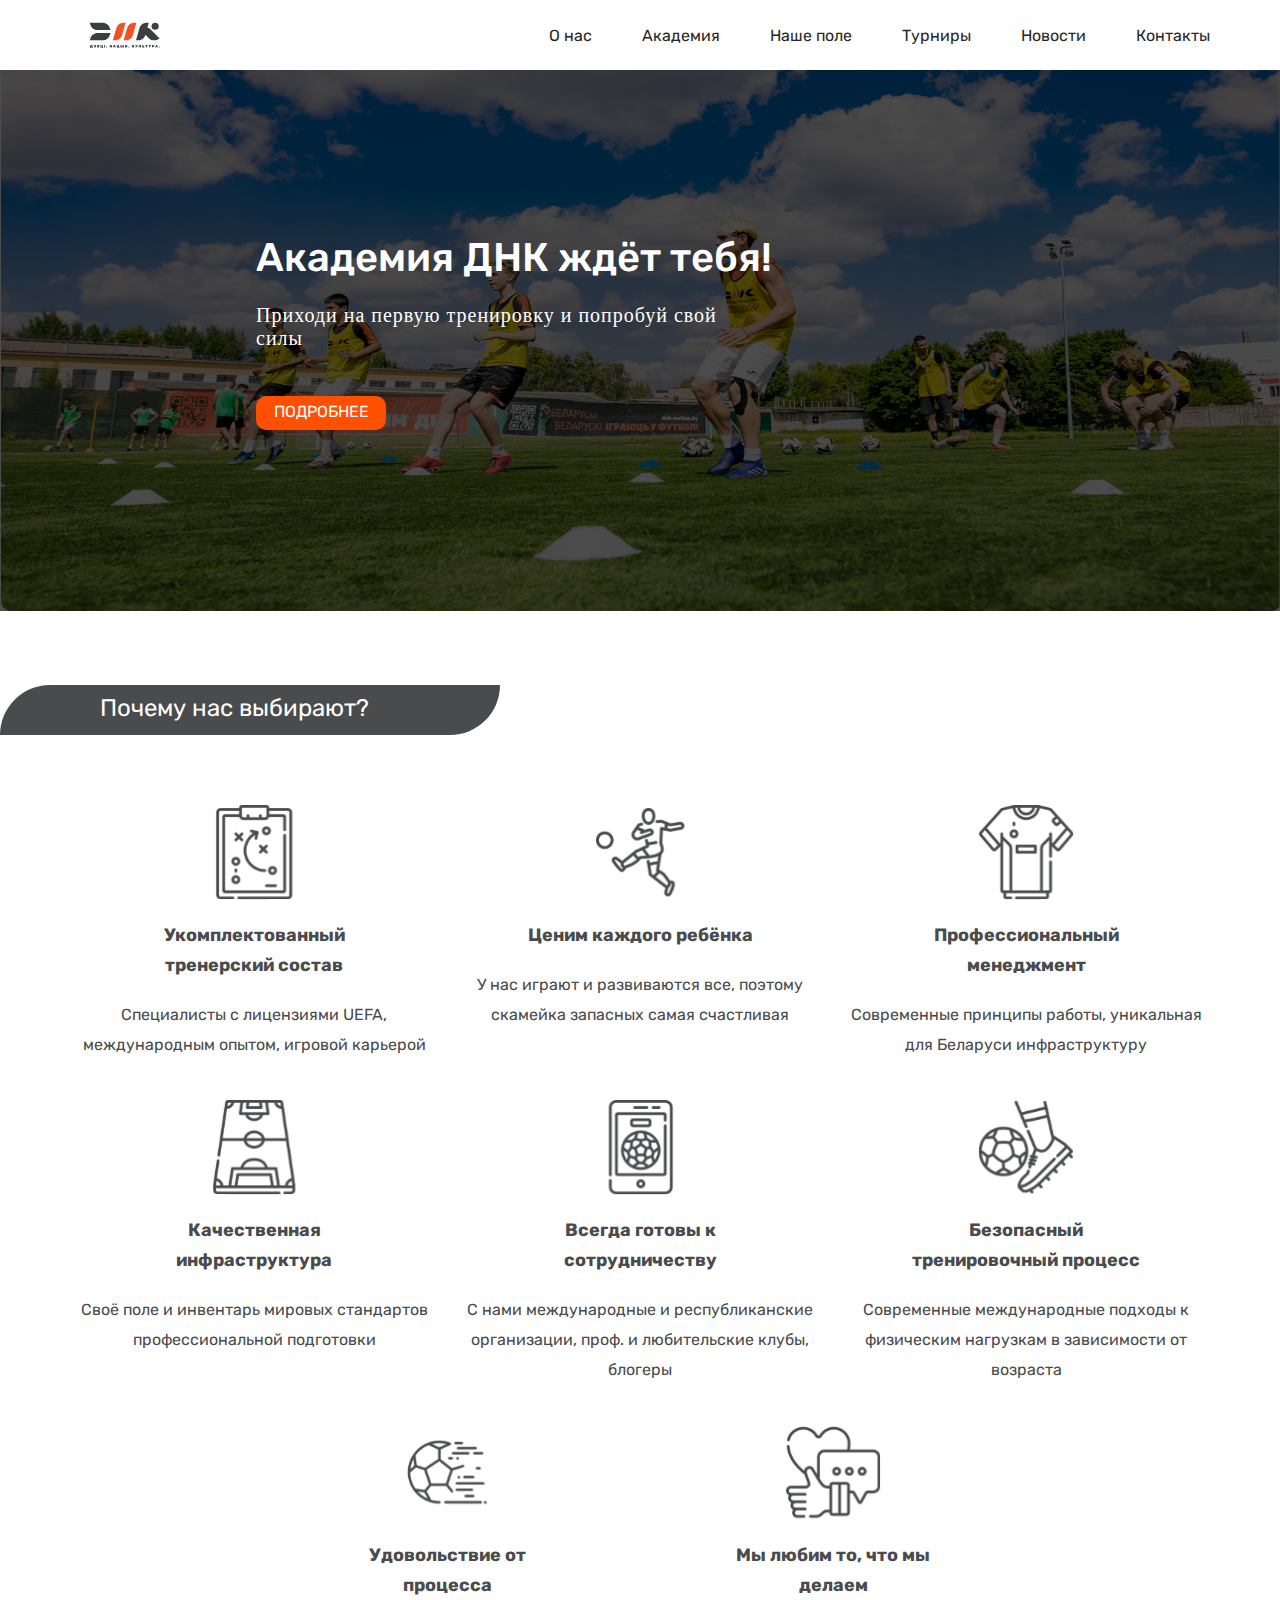
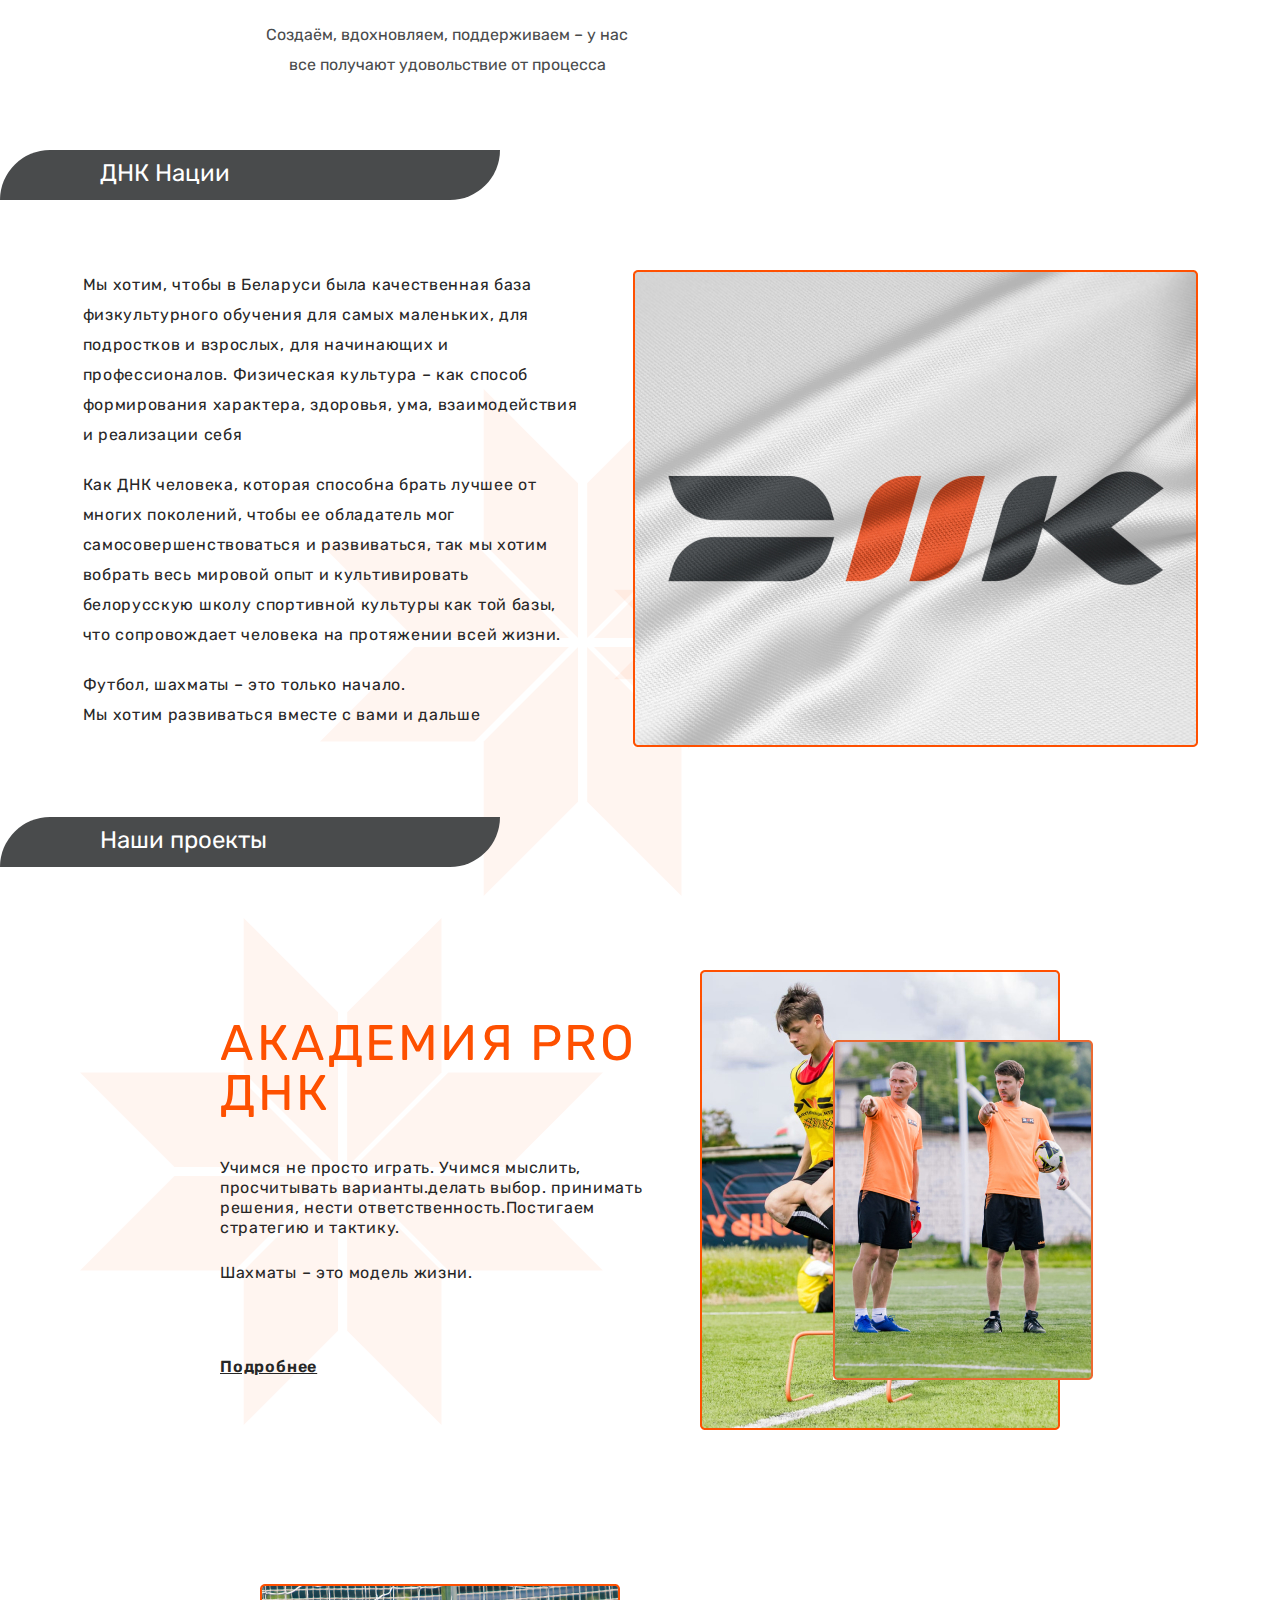
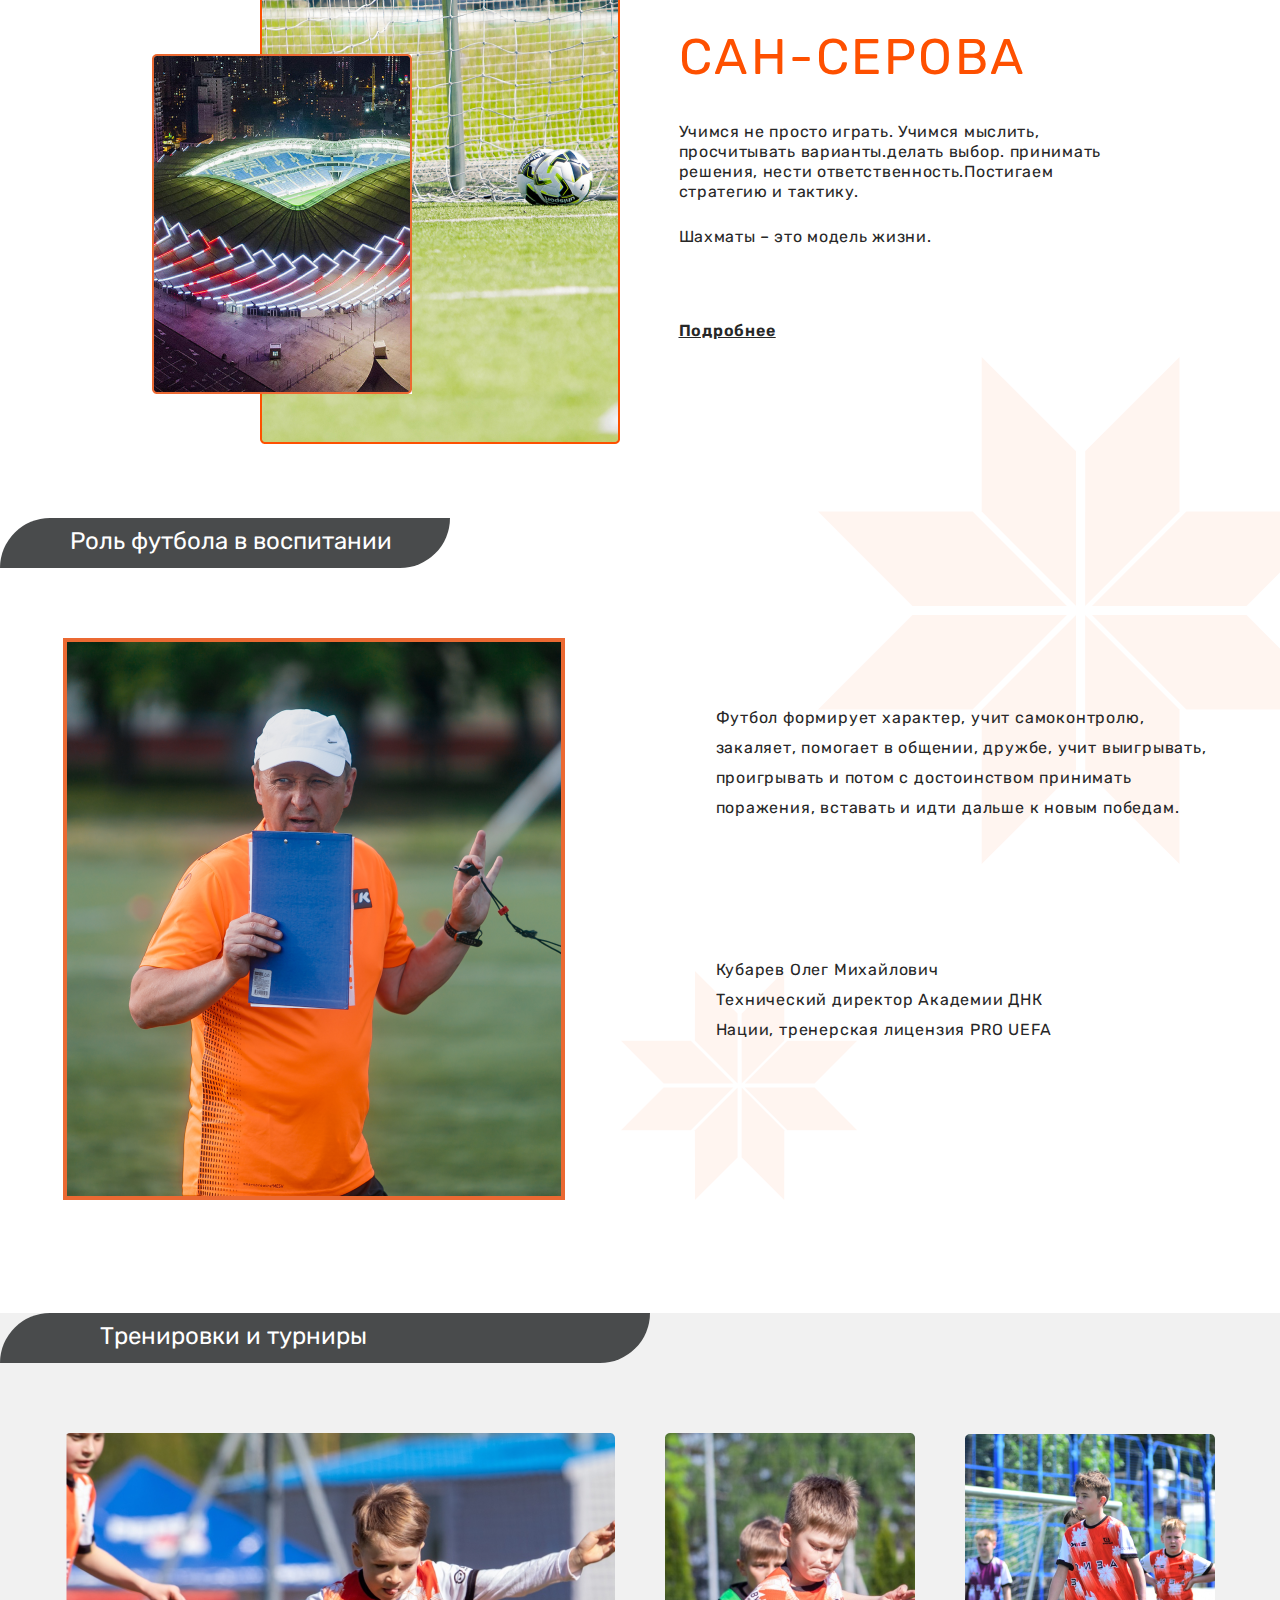
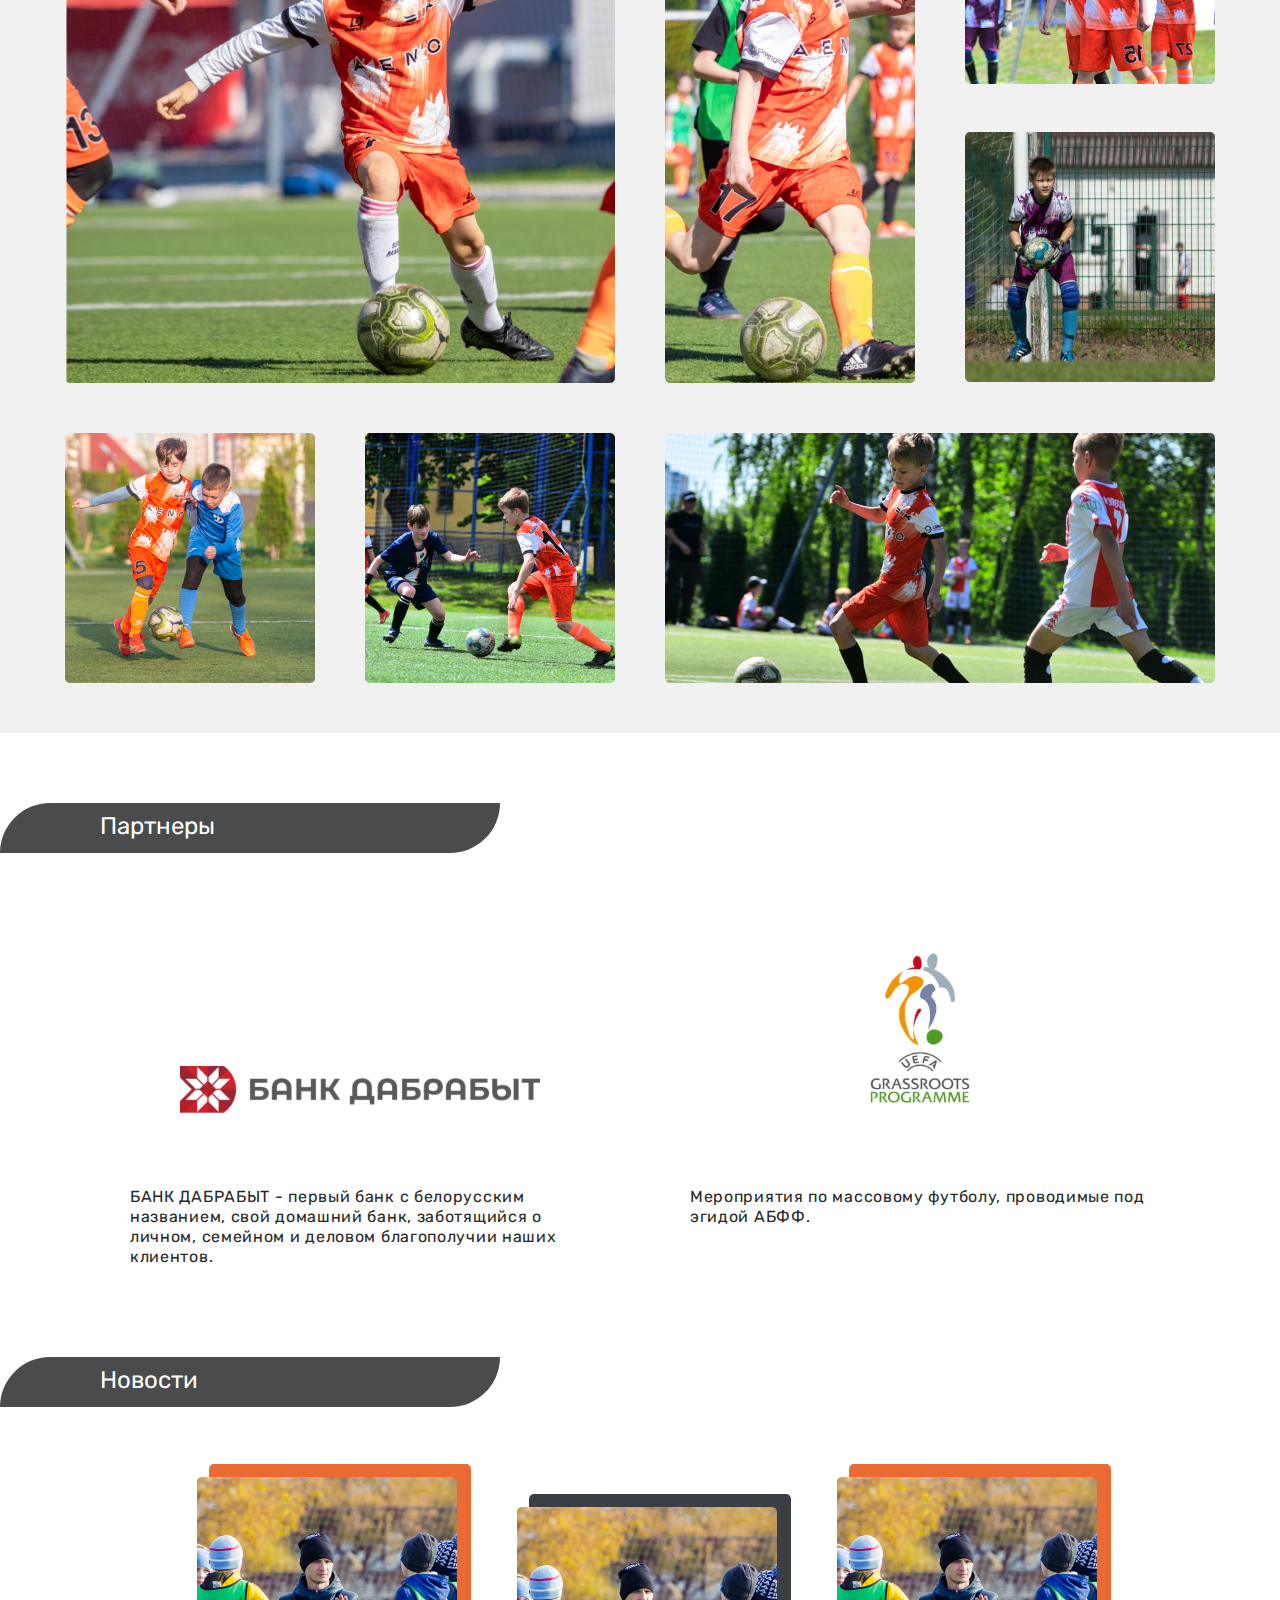
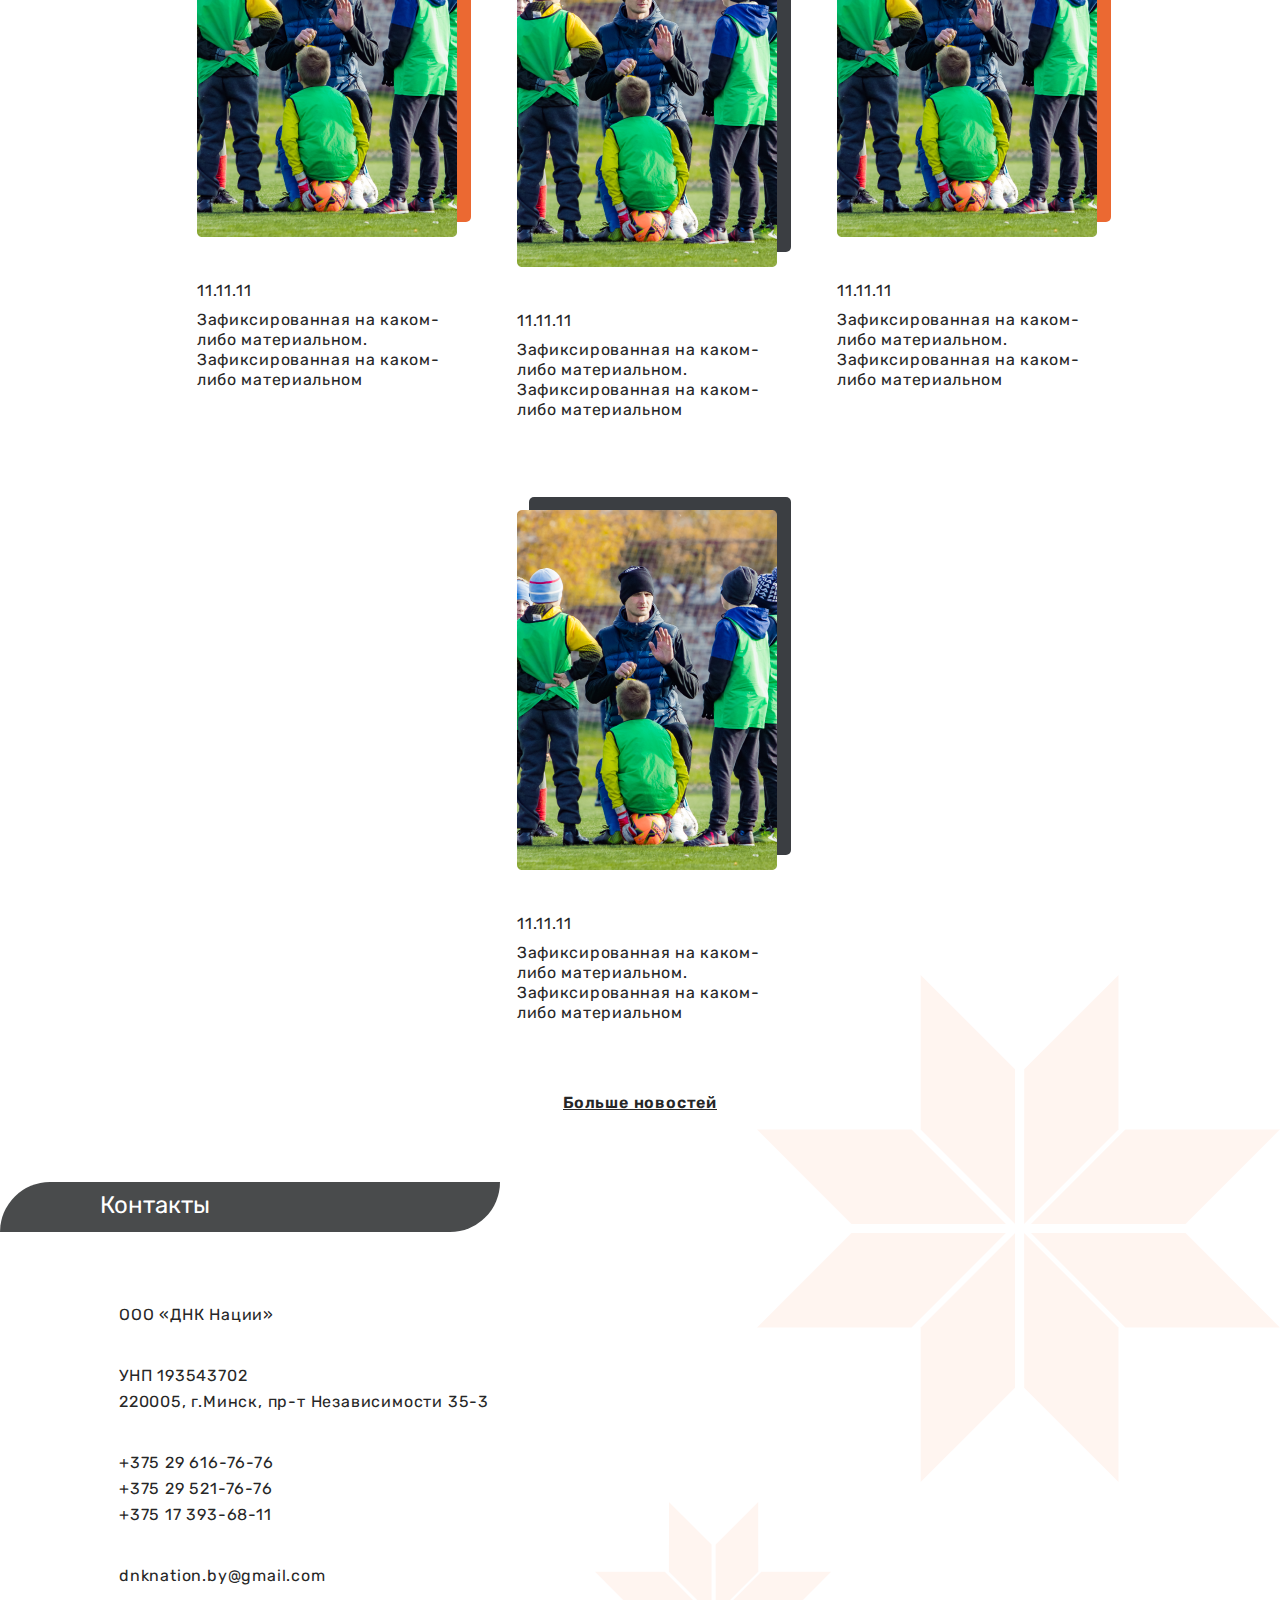
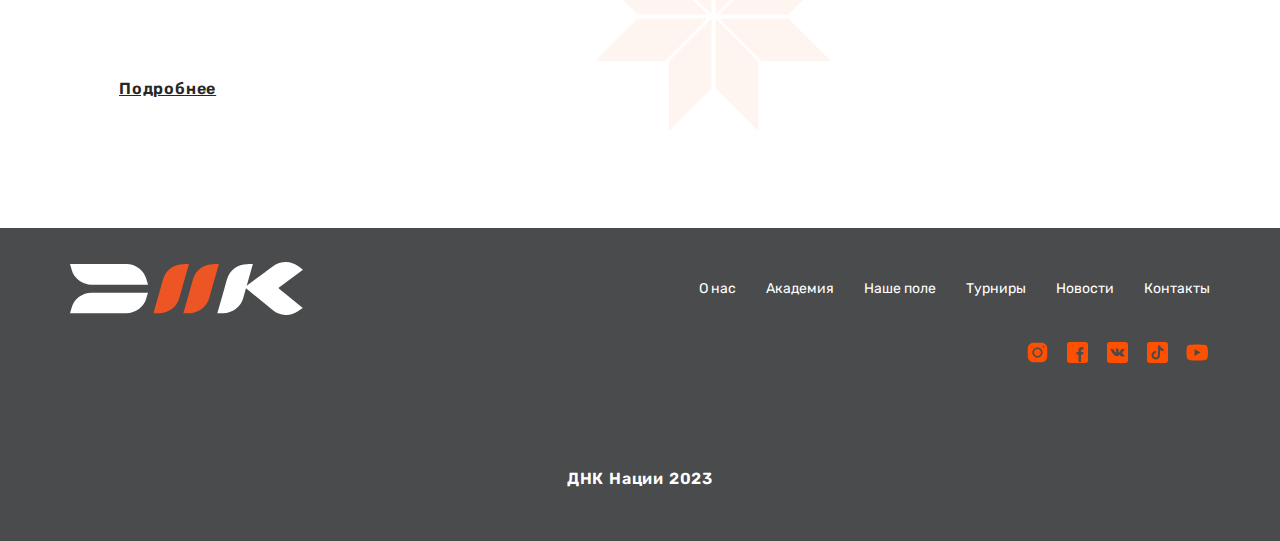
==== commit b142c07f: "done all pages" ====
--- a/index.html
+++ b/index.html
@@ -40,8 +40,8 @@
                         <li><a class="menu__link" href="../index.html">О нас</a></li>
                         <li><a class="menu__link" href="/DNK/pages/academy.html">Академия</a></li>
                         <li>
-                            <a class="menu__link" href="#">Проекты</a>
-                            <span class="menu__arrow"></span>
+                            <a class="menu__link" href="https://box365.by/ ">Наше поле</a>
+                            <!-- <span class="menu__arrow"></span>
                             <ul class="menu__sub-list">
                                 <li><a class="menu__sub-link" href="http://dnk-football.by/">Наше поле </a></li>
                                 <li><a class="menu__sub-link" href="http://dnk-nation.by/futbol-dla-vseh">Футбол для
@@ -49,9 +49,10 @@
                                 <li><a class="menu__sub-link" href="http://dnk-nation.by/footbolnyi-zabeg">Футбольный
                                         забег </a></li>
                                 <li><a class="menu__sub-link" href="#">Рождественский турнир</a></li>
-                                <li><a class="menu__sub-link" href="https://dnk-chess.by/">Шахматы</a></li>
-                            </ul>
+                                <li><a class="menu__sub-link" href="https://dnk-chess.by/">Шахматы</a></li> -->
+                            <!-- </ul> -->
                         </li>
+                        <li><a class="menu__link" href="https://premierliga.pro/ ">Турниры</a></li>
                         <li> <a class="menu__link" href="/DNK/pages/news.html">Новости</a></li>
                         <li><a class="menu__link" href="/DNK/pages/contacts.html">Контакты</a></li>
                     </ul>
@@ -67,8 +68,8 @@
                 <div class="image-slider__slide swiper-slide">
                     <div class="image-slider__image">
                         <div class="swiper-slide__info">
-                            <h2 class="swiper-slide__info-title">Футбольная академия ДНК Нации ждет тебя!</h2>
-                            <p class="swiper-slide__info-desc">Приходи на открытую тренировку и попробуй свои силы</p>
+                            <h2 class="swiper-slide__info-title">Академия ДНК ждёт тебя!</h2>
+                            <p class="swiper-slide__info-desc">Приходи на первую тренировку и попробуй свой силы</p>
                             <a href="/DNK/pages/academy.html" class="swiper-slide__info-btn">Подробнее</a>
                         </div>
                         <img src="images/swiper-1.jpg" alt="">
@@ -77,8 +78,8 @@
                 <div class="image-slider__slide swiper-slide">
                     <div class="image-slider__image">
                         <div class="swiper-slide__info">
-                            <h2 class="swiper-slide__info-title">Узнай про активную и насыщенную жизнь Академии</h2>
-                            <p class="swiper-slide__info-desc">Стань частью большой футбольной семьи!</p>
+                            <h2 class="swiper-slide__info-title">Узнай больше о новостях Академии ДНК!</h2>
+                            <p class="swiper-slide__info-desc">Следи за нами на городских футбольных турнирах!</p>
                             <a href="/DNK/pages/academy.html" class="swiper-slide__info-btn">Подробнее</a>
                         </div>
                         <img src="images/swiper-1.jpg" alt="">
@@ -250,7 +251,7 @@
                         варианты.делать выбор. принимать решения, нести ответственность.Постигаем стратегию и тактику.
                     </p>
                     <p class="text">Шахматы – это модель жизни.</p>
-                    <a class="projects-text__link link" href="http://dnk-football.by/">Подробнее</a>
+                    <a class="projects-text__link link" href="https://box365.by/ ">Подробнее</a>
                 </div>
             </div>
             <div class="projects-description__block-2 mob">
@@ -264,10 +265,10 @@
                         варианты.делать выбор. принимать решения, нести ответственность.Постигаем стратегию и тактику.
                     </p>
                     <p class="text">Шахматы – это модель жизни.</p>
-                    <a class="projects-text__link link" href="http://dnk-football.by/">Подробнее</a>
-                </div>
-            </div>
-            <div class="projects-description__block-1 descktop">
+                    <a class="projects-text__link link" href="https://box365.by/ ">Подробнее</a>
+                </div>
+            </div>
+            <!-- <div class="projects-description__block-1 descktop">
                 <img class="projects-text__star" src="images/icons/big-star.svg" alt="">
                 <div class="projects-text">
                     <h2 class="projects-text__title">днк
@@ -326,12 +327,12 @@
                     <p class="text">Шахматы – это модель жизни.</p>
                     <a class="projects-text__link link" href="http://dnk-nation.by/futbol-dla-vseh">Подробнее</a>
                 </div>
-            </div>
+            </div> -->
         </div>
     </section>
     <section class="role">
         <div class="title-wrapper role-wrapper">
-            <h2 class="title">Роль футбола в воспитании</h2>
+            <h2 class="title role-title">Роль футбола в воспитании</h2>
         </div>
         <div class="role-content">
             <img src="images/role.png" alt="">
@@ -352,19 +353,19 @@
     </section>
     <section class="events">
         <div class="title-wrapper events-wrapper">
-            <h2 class="title events-title">Регулярные мероприятия и праздники</h2>
+            <h2 class="title events-title">Тренировки и турниры</h2>
         </div>
         <div class="events-list">
-            <img class="event-1 hide" src="images/event-1.png" alt="">
-            <img class="event-2 hide" src="images/event-2.png" alt="">
+            <img class="event-1 hide" src="images/turniers-1.png" alt="">
+            <img class="event-2 hide" src="images/turniers-2.png" alt="">
             <div class="events-list__block-1">
-                <img class="event-3" src="images/event-3.png" alt="">
-                <img class="event-4" src="images/event-4.png" alt="">
+                <img class="event-3" src="images/turniers-3.png" alt="">
+                <img class="event-4" src="images/turniers-4.png" alt="">
             </div>
             <div class="events-list__block-2">
-                <img class="event-5" src="images/event-5.png" alt="">
-                <img class="event-6" src="images/event-6.png" alt="">
-                <img class="event-7 hide" src="images/event-7.png" alt="">
+                <img class="event-5" src="images/turniers-5.png" alt="">
+                <img class="event-6" src="images/turniers-6.png" alt="">
+                <img class="event-7 hide" src="images/turniers-7.png" alt="">
             </div>
         </div>
     </section>
@@ -373,25 +374,25 @@
             <h2 class="title">Партнеры</h2>
         </div>
         <ul class="partners-list">
-            <li class="partners-list__item">
+            <!-- <li class="partners-list__item">
                 <img src="images/icons/partners-1.svg" alt="">
                 <p class="partners-list__item-text text">Детский фонд ООН — международная организация, действующая под
                     эгидой Организации Объединённых Наций.
                     ЮНИСЕФ является преемником Международного фонда помощи детям, созданного в 1946 году ООН. ЮНИСЕФ
                     функционирует благодаря взносам правительств и частных доноров.</p>
-            </li>
+            </li> -->
             <li class="partners-list__item">
                 <img class="fix" src="images/icons/partners-2.svg" alt="">
                 <p class="partners-list__item-text text">БАНК ДАБРАБЫТ - первый банк с белорусским названием, свой
                     домашний банк, заботящийся о личном,
                     семейном и деловом благополучии наших клиентов.</p>
             </li>
-            <li class="partners-list__item">
+            <!-- <li class="partners-list__item">
                 <img src="images/icons/partners-3.svg" alt="">
                 <p class="partners-list__item-text text">Местный Благотворительный Фонд «Семейный инклюзив-театр» с
                     октября 2016 года. Главная миссия Фонда –
                     распространение на национальном уровне идеи общества равных возможностей.</p>
-            </li>
+            </li> -->
             <li class="partners-list__item">
                 <img src="images/icons/partners-4.svg" alt="">
                 <p class="partners-list__item-text text">Мероприятия по массовому футболу, проводимые под эгидой АБФФ.
@@ -401,7 +402,7 @@
     </section>
     <section class="activeLife">
         <div class="title-wrapper">
-            <h2 class="title">Активная жизнь</h2>
+            <h2 class="title">Новости</h2>
         </div>
         <ul class="activeLife-list">
             <li class="activeLife-list__item">
@@ -475,12 +476,14 @@
             <img src="./images/icons/footer.svg" alt="">
             <ul class="footer-list">
                 <li class="footer-list__item">
-                    <p><a class="footer-list__item-link" href="./index.html">О нас</a></p>
-                    <p><a class="footer-list__item-link" href="./pages/academy.html">Академия</a></p>
-                    <p><a class="footer-list__item-link" href="./pages/news.html">Новости</a></p>
-                    <p><a class="footer-list__item-link" href="./pages/contacts.html">Контакты</a></p>
+                    <p><a class="footer-list__item-link" href="../index.html">О нас</a></p>
+                    <p><a class="footer-list__item-link" href="../pages/academy.html">Академия</a></p>
+                    <p><a class="footer-list__item-link" href="https://box365.by/">Наше поле</a></p>
+                    <p><a class="footer-list__item-link" href="https://premierliga.pro/">Турниры</a></p>
+                    <p><a class="footer-list__item-link" href="../pages/news.html">Новости</a></p>
+                    <p><a class="footer-list__item-link" href="../pages/contacts.html">Контакты</a></p>
                 </li>
-                <li class="footer-list__item">
+                <!-- <li class="footer-list__item">
                     <p>Бренды</p>
                     <p><a class="footer-list__item-link" href="http://dnk-football.by/">Сан-Серова</a></p>
                     <p><a class="footer-list__item-link" href="https://dnk-chess.by/">Шахматы</a></p>
@@ -492,7 +495,7 @@
                     <p><a class="footer-list__item-link" href="http://dnk-nation.by/footbolnyi-zabeg">Футбольный
                             забег</a></p>
                     <p><a class="footer-list__item-link" href="#">Рождественский турнир</a></p>
-                </li>
+                </li> -->
             </ul>
         </div>
         <div class="footer-links">
--- a/styles/global.css
+++ b/styles/global.css
@@ -84,6 +84,12 @@
     padding: 8px 12px 10px;
     border-width: 0;
     display: block;
+    width: 130px;
+    text-decoration: none;
+}
+
+.br {
+    border-radius: 5px;
 }
 
 @media (min-width: 320px) and (max-width: 768px) {
@@ -103,5 +109,5 @@
 }
 
 .header-slider {
-    margin-top: 90px;
+    margin-top: 70px;
 }--- a/styles/aboutPage/advantages.css
+++ b/styles/aboutPage/advantages.css
@@ -74,14 +74,14 @@
         text-align: center;
         font-size: 14px;
         font-weight: 700;
-        line-height: 30px;
+        line-height: 23px;
     }
     
     .advantages-list__item-text {
         text-align: center;
         font-size: 13px;
         font-weight: 400;
-        line-height: 30px;
+        line-height: 23px;
     }
 
     .advantages-list__item-img {
--- a/styles/aboutPage/projects.css
+++ b/styles/aboutPage/projects.css
@@ -8,18 +8,19 @@
     display: flex;
     flex-direction: column;
     gap: 98px;
+    align-items: center;
 }
 
 .projects-description__block-1 {
     display: flex;
     gap: 40px;
-    padding: 0 80px 0 282px;
+    padding: 0 80px 0 10px;
 }
 
 .projects-description__block-2 {
     display: flex;
     gap: 99px;
-    padding: 0 163px 0 278px;
+    padding: 0 10px 0 278px;
 }
 
 .projects-images {
@@ -191,7 +192,7 @@
     .projects-description__block-2 {
         display: flex;
         gap: 59px;
-        padding: 0 133px 0 128px;
+        padding: 0 10px 0 128px;
         justify-content: center;
     }
     
--- a/styles/aboutPage/role.css
+++ b/styles/aboutPage/role.css
@@ -11,6 +11,7 @@
     display: flex;
     gap: 85px;
     padding: 0 80px 43px 98px;
+    justify-content: center;
 }
 
 .role-content__text {
@@ -147,6 +148,10 @@
     .role {
         margin-top: 70px;
     }
+
+    .role-title {
+        padding: 9px 30px 9px 70px;
+    }
     
     .role-wrapper {
         width: 450px;
--- a/styles/aboutPage/events.css
+++ b/styles/aboutPage/events.css
@@ -2,10 +2,10 @@
     margin-top: 110px;
     background: rgba(235, 235, 235, 0.68);
 }
-
+/* 
 .events-wrapper {
     width: 650px;
-}
+} */
 
 .events-list {
     margin-top: 97px;
--- a/styles/aboutPage/partners.css
+++ b/styles/aboutPage/partners.css
@@ -4,13 +4,13 @@
 
 .partners-list {
     text-align: center;
-    margin-top: 105px;
+    margin-top: 65px;
     display: flex;
     gap: 25px 148px;
-    justify-content: space-between;
+    justify-content: space-around;
     padding: 0 135px 0 157px;
     flex-wrap: wrap;
-    align-items: baseline;
+    align-items: flex-end;
 }
 
 .partners-list__item-text {
--- a/styles/aboutPage/activeLife.css
+++ b/styles/aboutPage/activeLife.css
@@ -1,5 +1,5 @@
 .activeLife {
-    margin-top: 142px;
+    margin-top: 62px;
 }
 
 .activeLife-list {
@@ -7,6 +7,7 @@
     display: flex;
     gap: 40px;
     padding: 0 92px 0 106px;
+    justify-content: center;
 }
 
 .activeLife-list__image-wrapper {
--- a/styles/aboutPage/contacts.css
+++ b/styles/aboutPage/contacts.css
@@ -13,16 +13,16 @@
 .contacts-mini {
     position: absolute;
     z-index: -1;
-    right: 35%;
-    bottom: 15%;
+    right: 39%;
+    bottom: 5%;
 }
 
 .contacts-wrapper {
     display: flex;
     gap: 30px;
     margin-top: 100px;
-    justify-content: space-between;
-    padding: 0 110px 164px 102px;
+    justify-content: space-around;
+    padding: 0 110px 104px 102px;
 }
 
 .contacts-content {
--- a/styles/footer.css
+++ b/styles/footer.css
@@ -7,8 +7,9 @@
     max-width: 1200px;
     margin: 0 auto;
     padding: 34px 30px 0 30px;
-    align-items: flex-start;
+    align-items: center;
     justify-content: space-between;
+    gap: 20px;
 }
 
 .footer-list {
@@ -42,6 +43,13 @@
     text-align: center;
     padding-bottom: 53px;
     margin-top: 100px;
+}
+
+.footer-list__item {
+    display: flex;
+    gap: 30px;
+    flex-wrap: wrap;
+    justify-content: center;
 }
 
 .footer-list__item-link {
